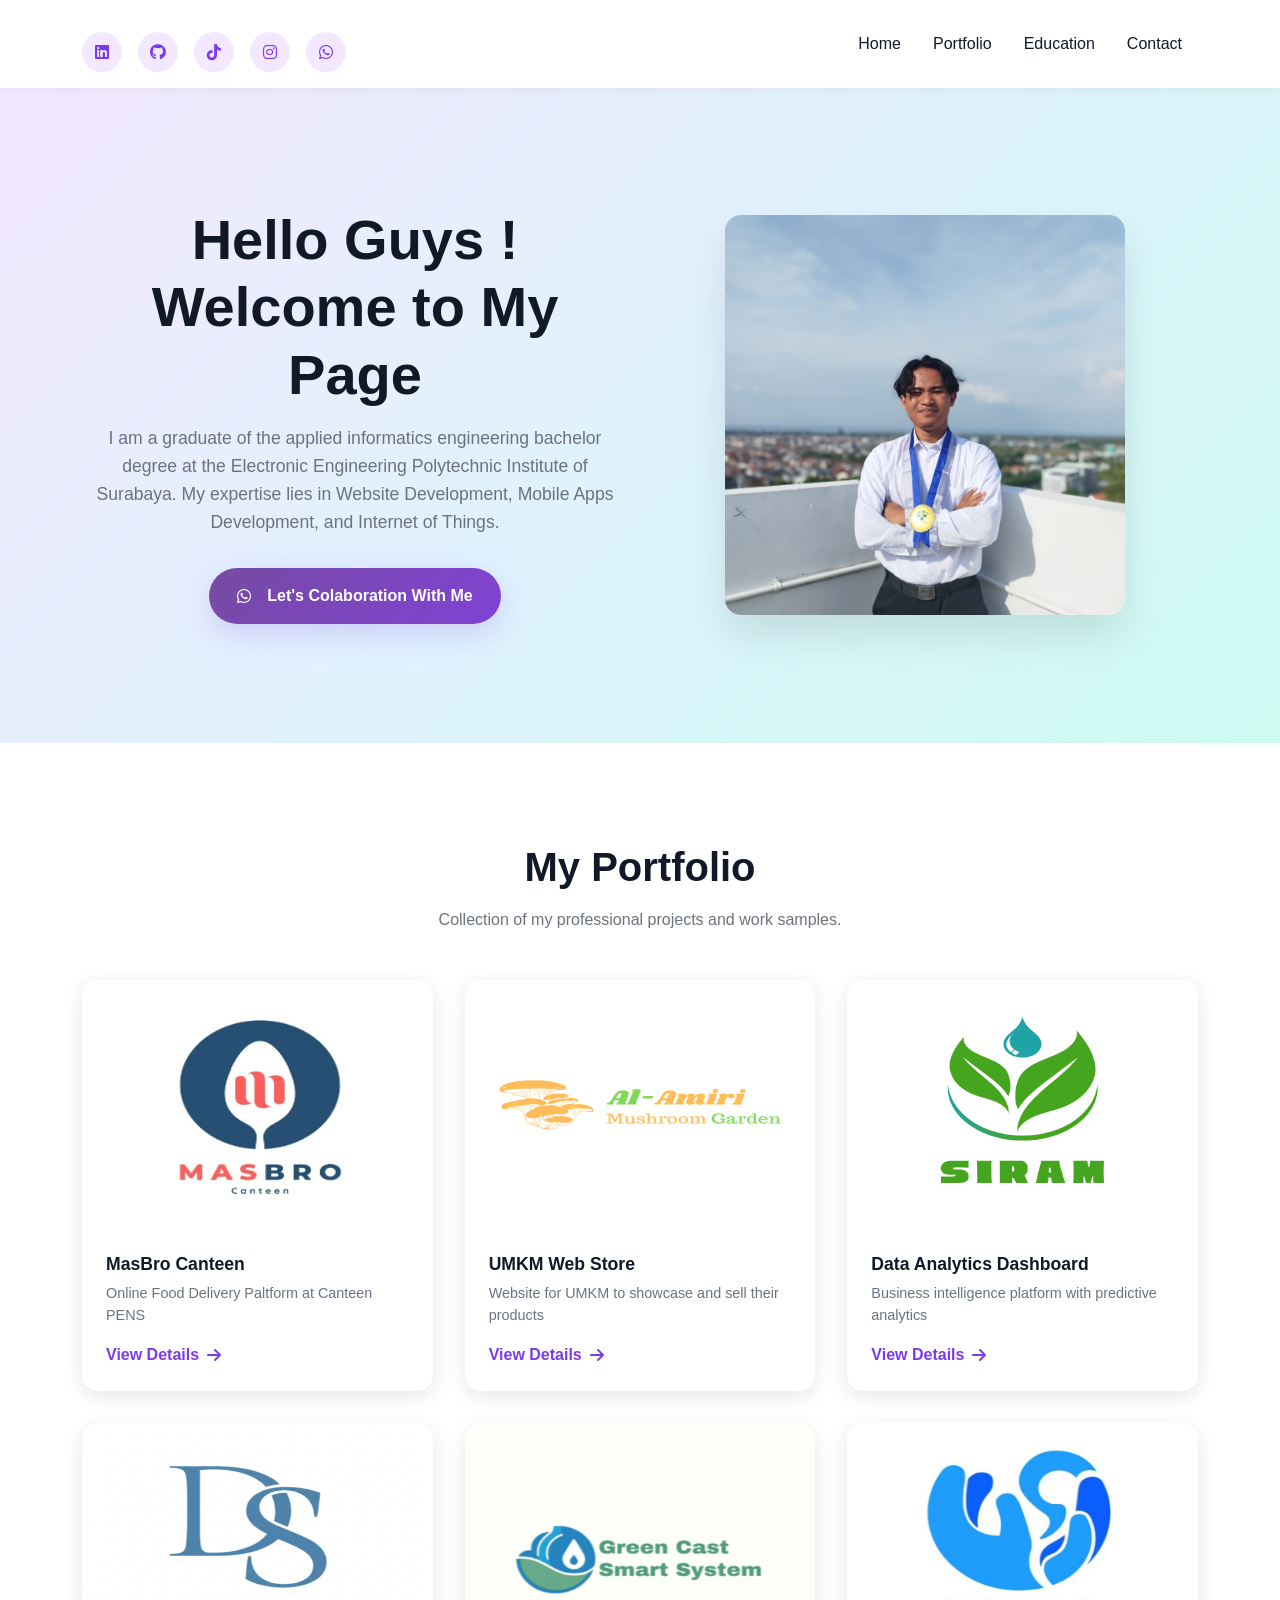
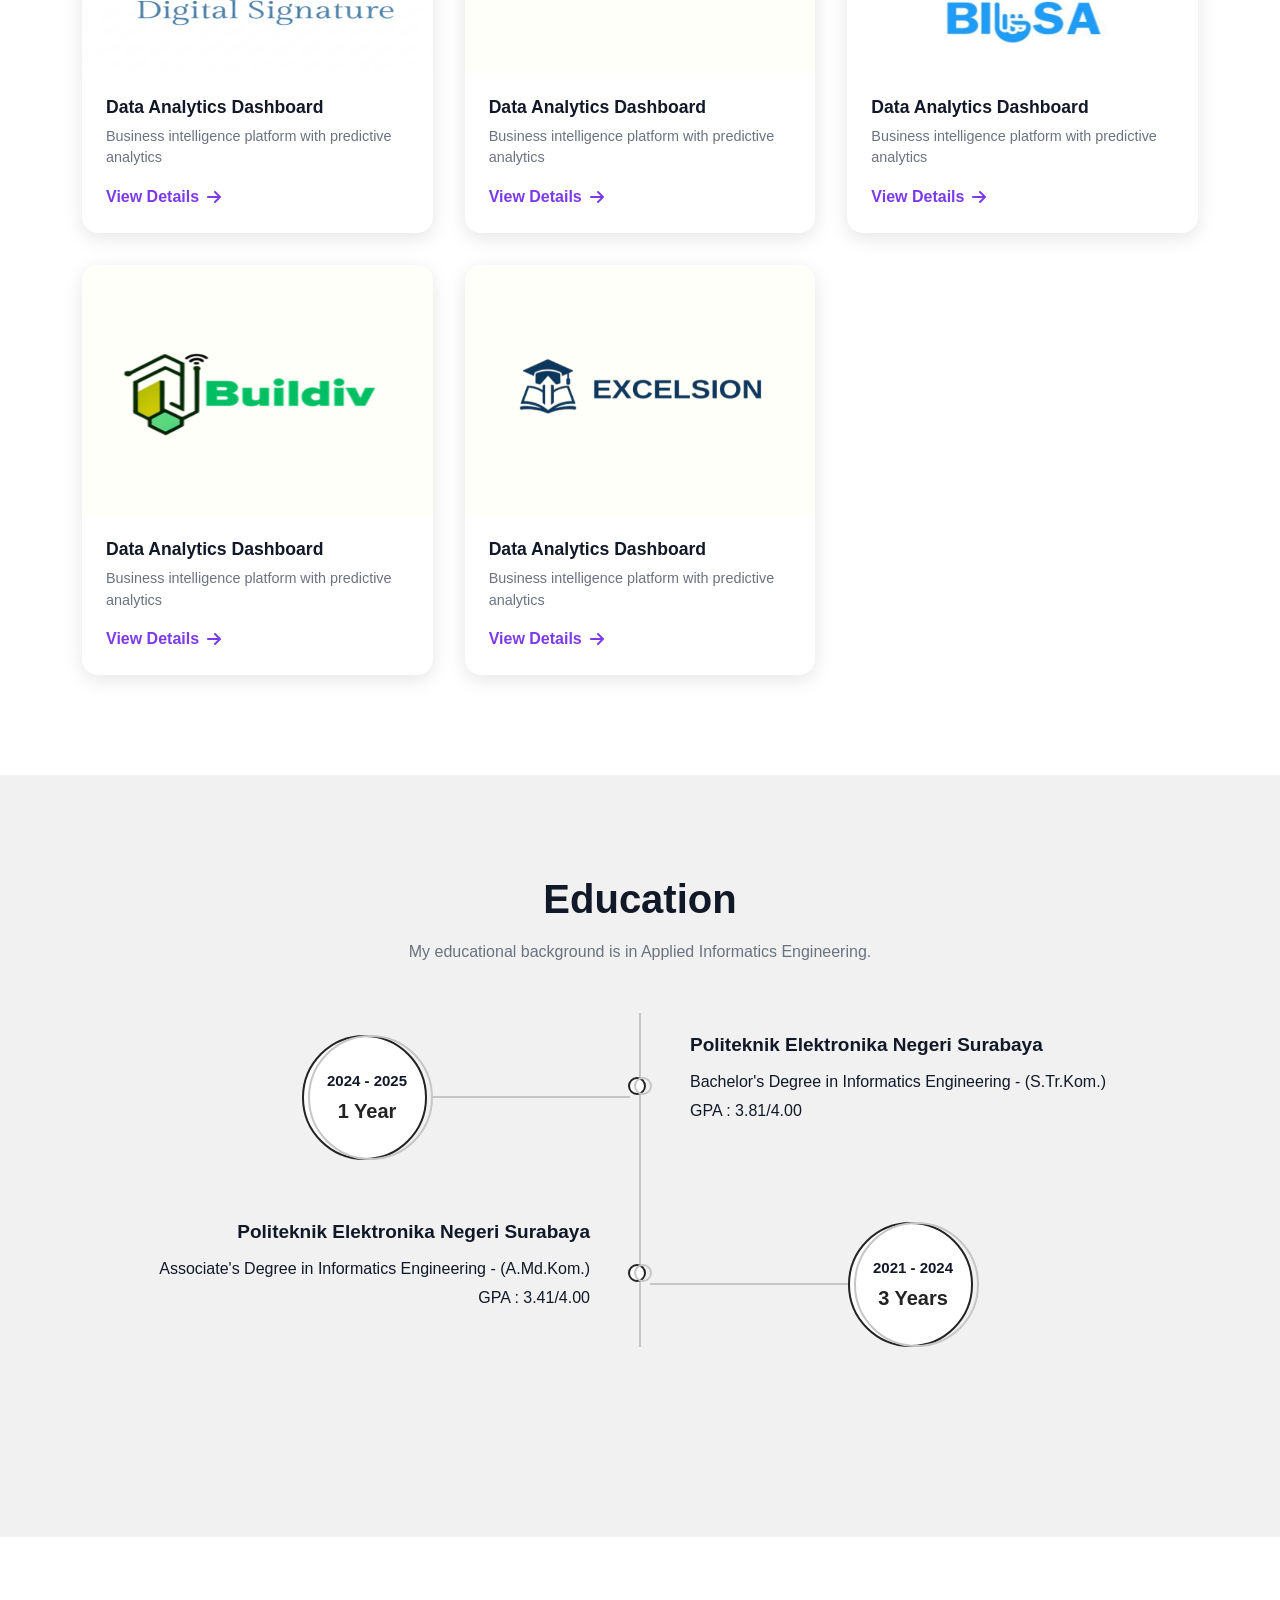
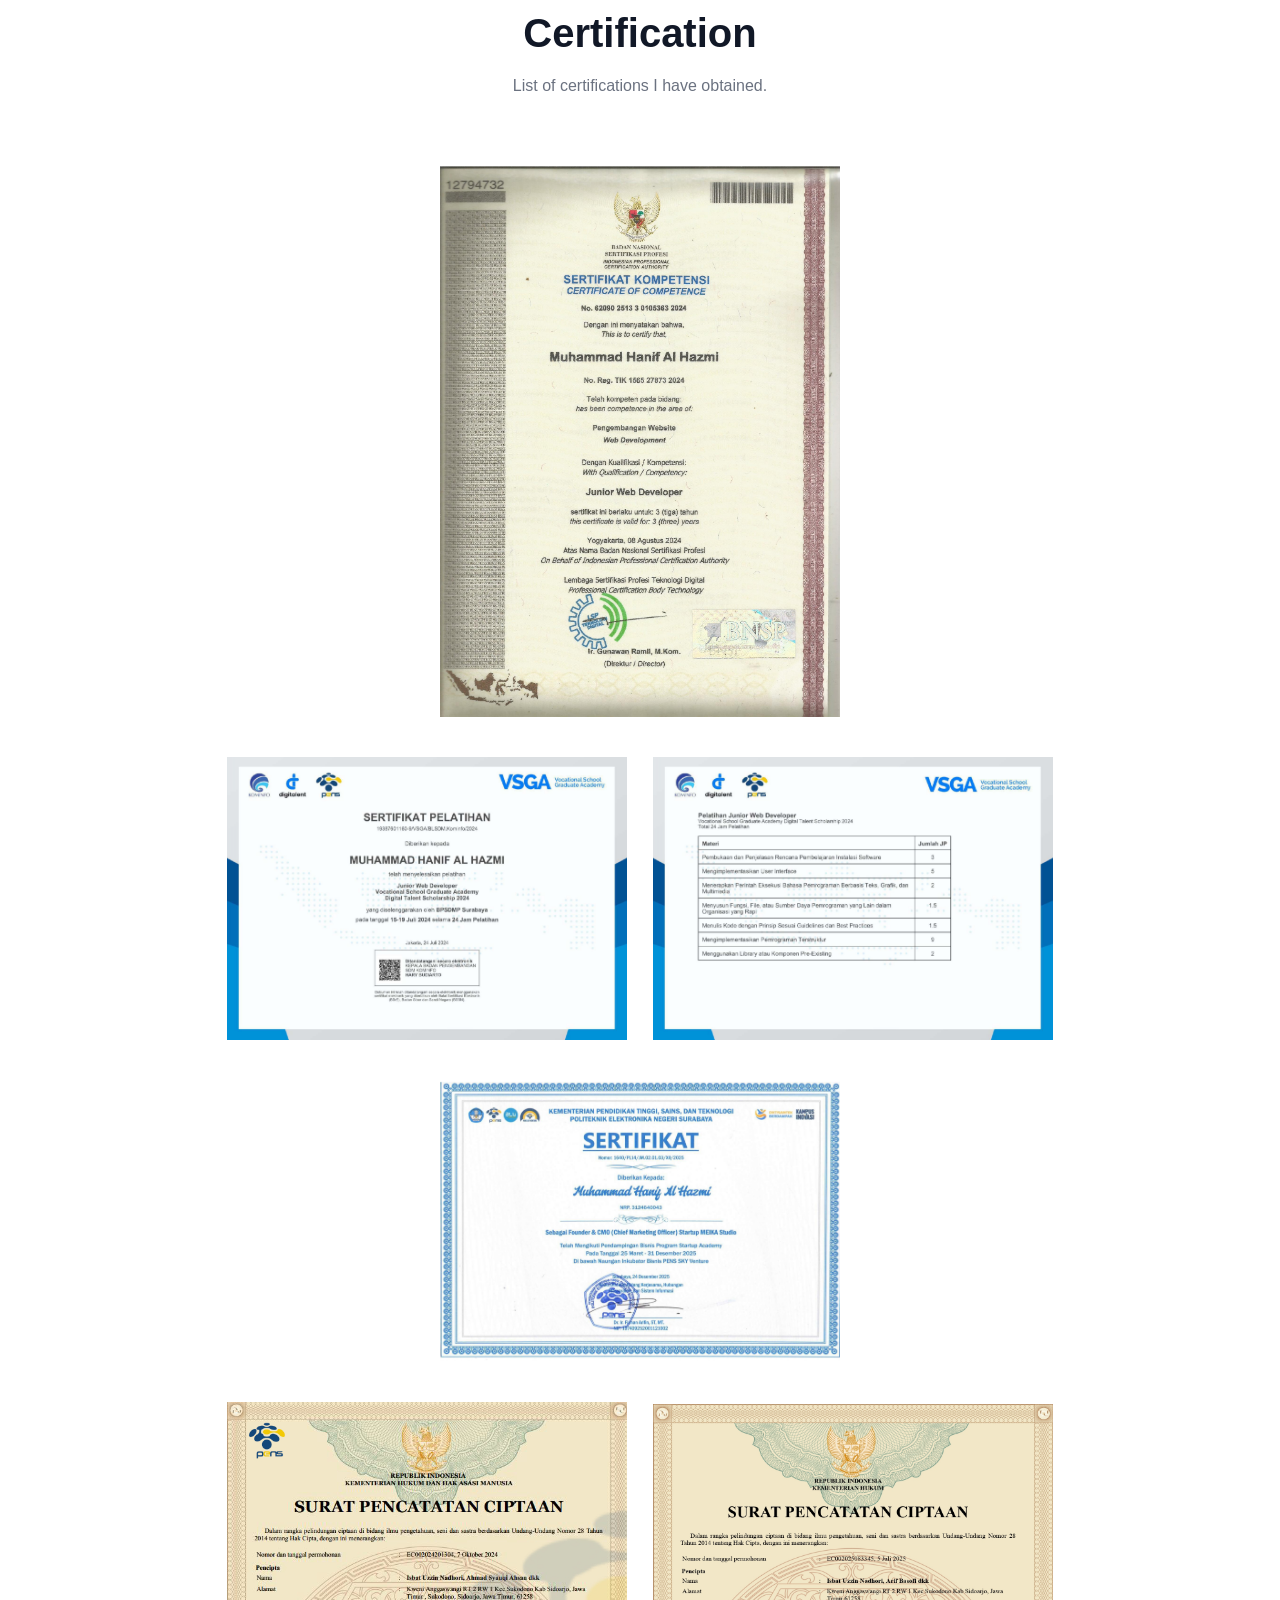
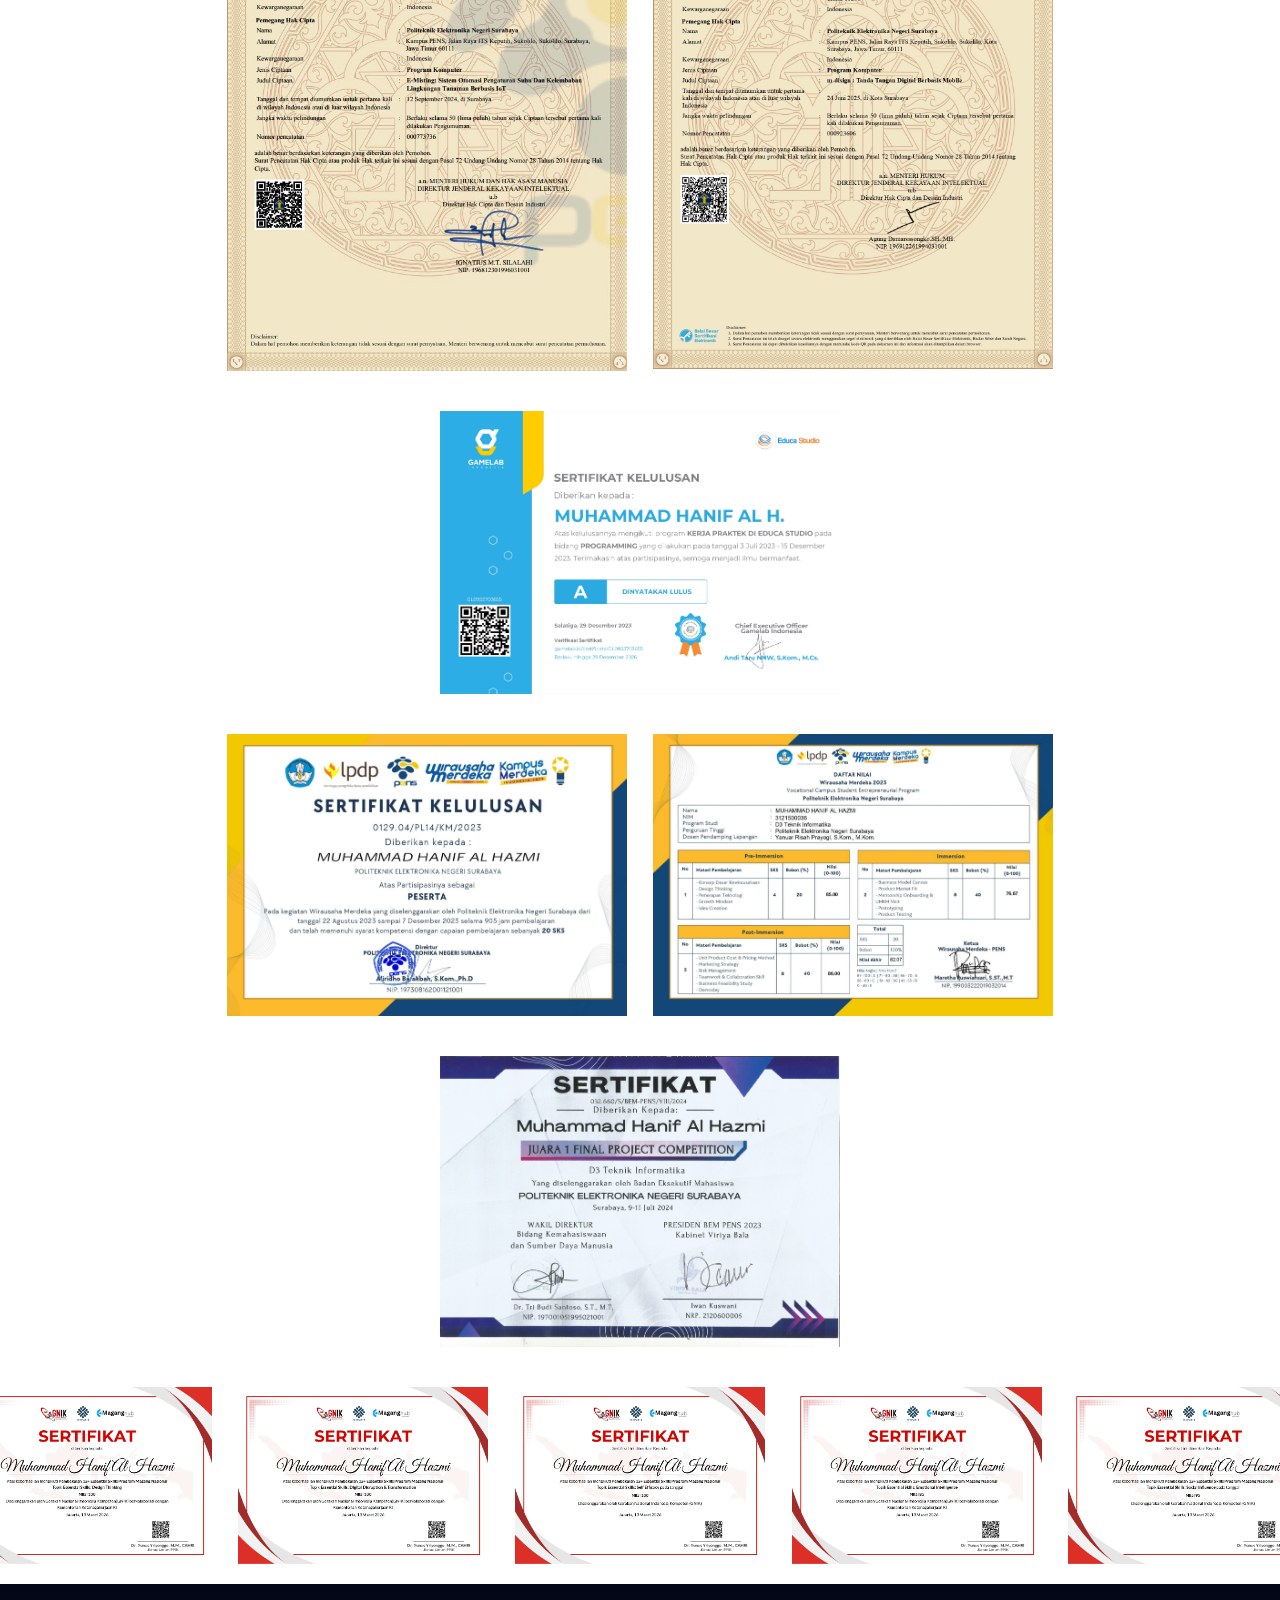
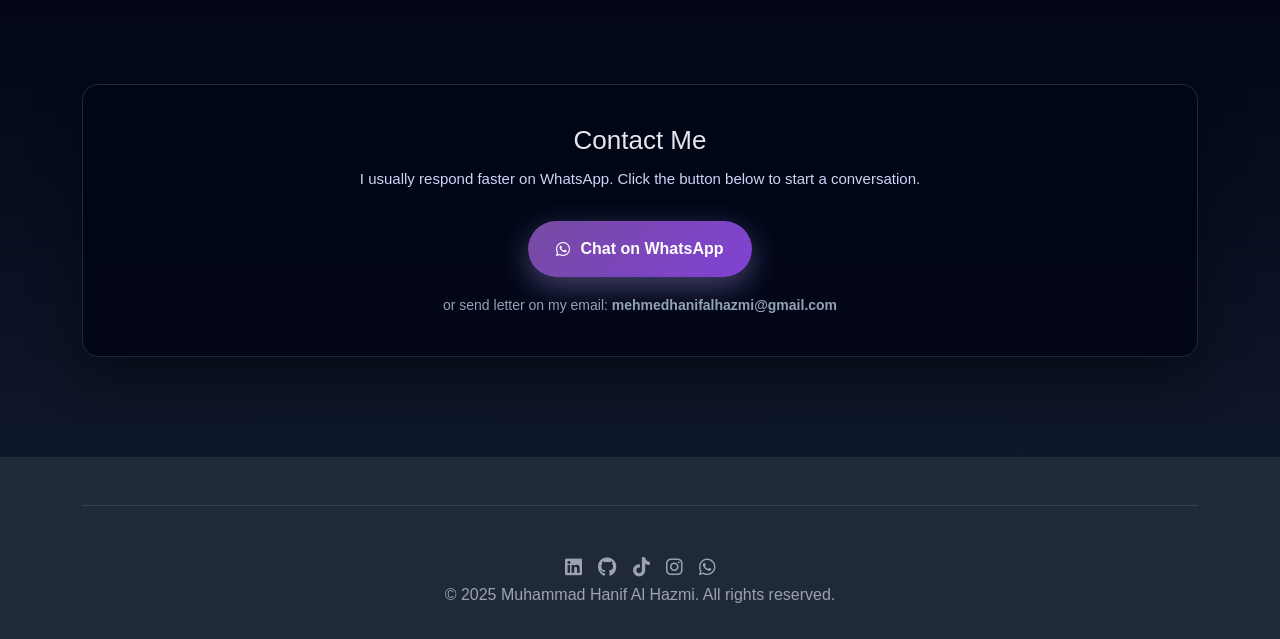
==== public/index.html @ d59841d8 "perbaiki layout hero section" ====
<!DOCTYPE html>
<html lang="en">
<head>
    <meta charset="UTF-8">
    <meta name="viewport" content="width=device-width, initial-scale=1.0">
    <title>Muhammad Hanif Al Hazmi</title>
    <link href="https://cdn.jsdelivr.net/npm/bootstrap@5.3.0/dist/css/bootstrap.min.css" rel="stylesheet">
    <link rel="stylesheet" href="https://cdnjs.cloudflare.com/ajax/libs/font-awesome/6.4.0/css/all.min.css">
    <link rel="stylesheet" href="css/style.css">
    <script src="js/script.js"></script>
</head>
<body>
    <!-- Navbar -->
    <nav class="navbar navbar-expand-lg navbar-light sticky-top">
        <div class="container">
            <div class="social-links">
                <a href="https://www.linkedin.com/in/muhammad-hanif-al-hazmi/" title="LinkedIn"><i class="fab fa-linkedin"></i></a>
                <a href="https://github.com/muhammadhanifalhazmi" title="GitHub"><i class="fab fa-github"></i></a>
                <a href="https://www.tiktok.com/@neeeeep" title="Tiktok"><i class="fab fa-tiktok"></i></a>
                <a href="https://www.instagram.com/muhammadhanif_al?igsh=MTRpeTRsMGdvb213cQ==" title="Instagram"><i class="fab fa-instagram"></i></a>
                <a href="https://wa.me/628819485228?text=Hi%20Qiscus" title="WhatsApp"><i class="fab fa-whatsapp"></i></a>
            </div>
            <button class="navbar-toggler" type="button" data-bs-toggle="collapse" data-bs-target="#navbarNav">
                <span class="navbar-toggler-icon"></span>
            </button>
            <div class="collapse navbar-collapse" id="navbarNav">
                <ul class="navbar-nav ms-auto">
                    <li class="nav-item"><a class="nav-link" href="#home">Home</a></li>
                    <li class="nav-item"><a class="nav-link" href="#portfolio">Portfolio</a></li>
                    <!--<li class="nav-item"><a class="nav-link" href="#about">About</a></li>-->
                    <li class="nav-item"><a class="nav-link" href="#education">Education</a></li>
                    <!--<li class="nav-item"><a class="nav-link" href="#experience">Experience</a></li>-->
                    <li class="nav-item"><a class="nav-link" href="#contact">Contact</a></li> 
                </ul>
            </div>
        </div>
    </nav>

    <!-- Hero Section -->
    <section class="hero" id="home">
        <div class="container">
            <div class="row align-items-center">
                <div class="col-lg-6">
                    <div class="hero-content">
                        <h1>Hello Guys ! <br> Welcome to My Page</h1>
                        <p>I am a graduate of the applied informatics engineering bachelor degree at the Electronic Engineering Polytechnic Institute of Surabaya. My expertise lies in Website Development, Mobile Apps Development, and Internet of Things. </p>
                        <div class="hero-stats">
                            <a href="https://wa.me/628819485228?text=Halo%20Hanif,%20saya%20ingin%20berdiskusi." target="_blank" class="wa-button" id="waButton">
                                <i class="fab fa-whatsapp" style="width: 20px;"></i> Let's Colaboration With Me
                            </a>
                        </div>
                    </div>
                </div><br><br><br>
                <div class="col-lg-6">
                    <div class="hero-image">
                        <img src="images/profil.jpg" alt="Muhammad Hanif Al Hazmi">
                    </div>
                </div>
            </div>
        </div>
    </section>

    <!-- Portfolio Section -->
    <section class="portfolio" id="portfolio">
        <div class="container">
            <div class="section-title">
                <h2>My Portfolio</h2>
                <p>Collection of my professional projects and work samples.</p>
            </div>
            <div class="portfolio-grid">
                <div class="portfolio-item" onclick="openModal('portfolio1')">
                    <div class="portfolio-image">
                        <img src="images/masbro.jpg" alt="">
                    </div>
                    <div class="portfolio-content">
                        <h3>MasBro Canteen</h3>
                        <p>Online Food Delivery Paltform at Canteen PENS</p>
                        <span class="portfolio-link">View Details <i class="fas fa-arrow-right"></i></span>
                    </div>
                </div>
                <div class="portfolio-item" onclick="openModal('portfolio2')">
                    <div class="portfolio-image">
                        <img src="images/umkm.png" alt="">
                    </div>
                    <div class="portfolio-content">
                        <h3>UMKM Web Store</h3>
                        <p>Website for UMKM to showcase and sell their products</p>
                        <span class="portfolio-link">View Details <i class="fas fa-arrow-right"></i></span>
                    </div>
                </div>
                <div class="portfolio-item" onclick="openModal('portfolio3')">
                    <div class="portfolio-image">
                        <img src="images/siram.png" alt="">
                    </div>
                    <div class="portfolio-content">
                        <h3>Data Analytics Dashboard</h3>
                        <p>Business intelligence platform with predictive analytics</p>
                        <span class="portfolio-link">View Details <i class="fas fa-arrow-right"></i></span>
                    </div>
                </div>
                <div class="portfolio-item" onclick="openModal('portfolio4')">
                    <div class="portfolio-image">
                        <img src="images/disign.png" alt="">
                    </div>
                    <div class="portfolio-content">
                        <h3>Data Analytics Dashboard</h3>
                        <p>Business intelligence platform with predictive analytics</p>
                        <span class="portfolio-link">View Details <i class="fas fa-arrow-right"></i></span>
                    </div>
                </div>
                <div class="portfolio-item" onclick="openModal('portfolio5')">
                    <div class="portfolio-image">
                        <img src="images/greencast.png" alt="">
                    </div>
                    <div class="portfolio-content">
                        <h3>Data Analytics Dashboard</h3>
                        <p>Business intelligence platform with predictive analytics</p>
                        <span class="portfolio-link">View Details <i class="fas fa-arrow-right"></i></span>
                    </div>
                </div>
                <div class="portfolio-item" onclick="openModal('portfolio6')">
                    <div class="portfolio-image">
                        <img src="images/biisa.jpg" alt="">
                    </div>
                    <div class="portfolio-content">
                        <h3>Data Analytics Dashboard</h3>
                        <p>Business intelligence platform with predictive analytics</p>
                        <span class="portfolio-link">View Details <i class="fas fa-arrow-right"></i></span>
                    </div>
                </div>
                <div class="portfolio-item" onclick="openModal('portfolio7')">
                    <div class="portfolio-image">
                        <img src="images/buildiv.png" alt="">
                    </div>
                    <div class="portfolio-content">
                        <h3>Data Analytics Dashboard</h3>
                        <p>Business intelligence platform with predictive analytics</p>
                        <span class="portfolio-link">View Details <i class="fas fa-arrow-right"></i></span>
                    </div>
                </div>
                <div class="portfolio-item" onclick="openModal('portfolio8')">
                    <div class="portfolio-image">
                        <img src="images/excelsion.png" alt="">
                    </div>
                    <div class="portfolio-content">
                        <h3>Data Analytics Dashboard</h3>
                        <p>Business intelligence platform with predictive analytics</p>
                        <span class="portfolio-link">View Details <i class="fas fa-arrow-right"></i></span>
                    </div>
                </div>
            </div>
        </div>
    </section>

     <!-- Portfolio Modals -->
    <div id="portfolio1Modal" class="modal">
        <div class="modal-content">
            <div class="modal-header">
                <h2>Online Food Delivery Platform</h2>
                <button class="modal-close" onclick="closeModal('portfolio1')">&times;</button>
            </div>
            <div class="modal-body">
                <p>Mobile App</p>
                <img src="images/masbro1.jpg" alt="Web App">
                <p>Web landing page</p>
                <img src="images/masbro2.jpg" alt="Web App">
                <h3>Project Overview</h3>
                <p>I served as Project Manager for this project. The platform consists of a Web Landing Page and Mobile App. Users are divided into several categories, including buyers and sellers.</p>
                
                <h3>Key Features</h3>
                <p>
                    • Displaying the food and beverage menu in the cafeteria <br>
                    • Order food and beverages directly from the system<br>
                    • Performing payment gateway for purchases from users<br>
                    • Delivery of orders to the user's location
                </p>

                <h3>Technologies Used</h3>
                <div class="tech-stack">
                    <span class="tech-badge">Flutter</span>
                    <span class="tech-badge">Laravel</span>
                    <span class="tech-badge">MySQL</span>
                    <span class="tech-badge">Agile Method</span>
                    <span class="tech-badge">JIRA</span>
                </div><br>
                <div class="link-project">
                    <br><h3>Link to Github</h3><br>
                    <a href="https://github.com/orgs/Project-Aplikasi-Antrean-Kantin/repositories" target="_blank">View Project <i class="fas fa-arrow-right"></i></a>
                </div>
            </div>
        </div>
    </div>

    <div id="portfolio2Modal" class="modal">
        <div class="modal-content">
            <div class="modal-header">
                <h2>Web Showcase UMKM Products</h2>
                <button class="modal-close" onclick="closeModal('portfolio2')">&times;</button>
            </div>
            <div class="modal-body">
                <p>UMKM Products</p>
                <img src="images/umkm1.jpg" alt="Mobile App">
                <br><br><br>
                <p>Easy Order - Direct to WhatsApp</p>
                <img src="images/umkm2.jpg" alt="Mobile App">
                <h3>Project Overview</h3>
                <p>This project was my main task during my internship at Gamelab Indonesia. Its MVP is that it can help increase sales of UMKM partnership products.</p>
                
                <h3>Key Features</h3>
                <p>
                    • Displaying UMKM products<br>
                    • Introduction to UMKM products<br>
                    • Connecting potential buyers and sellers directly<br>
                    • Creating content to support product sales
                </p>

                <h3>Technologies Used</h3>
                <div class="tech-stack">
                    <span class="tech-badge">Bootstrap</span>
                    <span class="tech-badge">HTML</span>
                    <span class="tech-badge">CSS</span>
                    <span class="tech-badge">Javascript</span>
                </div><br>
                <div class="link-project">
                    <br><h3>Link to Github</h3><br>
                    <a href="https://github.com/muhammadhanifalhazmi/Website-UMKM-Al-Amiri-Mushroom-Garden" target="_blank">View Project <i class="fas fa-arrow-right"></i></a>
                </div>
            </div>
        </div>
    </div>

    <div id="portfolio3Modal" class="modal">
        <div class="modal-content">
            <div class="modal-header">
                <h2>IoT Smart System for Melon Garde</h2>
                <button class="modal-close" onclick="closeModal('portfolio3')">&times;</button>
            </div>
            <div class="modal-body">
                 <p>Mobile App & Diagram System</p>
                <img src="images/siram1.jpg" alt="Mobile App">
                <br><br><br>
                <p>Hardware & Realtime Database</p>
                <img src="images/siram2.jpg" alt="Mobile App">
                <h3>Project Overview</h3>
                <p>A smart IoT system for a melon farm integrated with Firebase, Weather API, and a mobile app. It was used in community service research and successfully obtained an intellectual property rights certificate.</p>
                
                <h3>Key Features</h3>
                 <p>
                    • Real-time monitoring <br>
                    • Control water pump from anywhere<br>
                    • Irrigation automation<br>
                    • Recording of farm data history<br>
                    • Plant health advice 
                </p>

                <h3>Technologies Used</h3>
                <div class="tech-stack">
                    <span class="tech-badge">Flutter</span>
                    <span class="tech-badge">Firebase</span>
                    <span class="tech-badge">Weather API</span>
                    <span class="tech-badge">ESP32</span>
                    <span class="tech-badge">C/C++</span>
                </div><br>
                <div class="link-project">
                    <br><h3>Link to Github</h3><br>
                    <a href="https://github.com/muhammadhanifalhazmi/aplikasi-siram-code-for-android" target="_blank">View Project <i class="fas fa-arrow-right"></i></a>
                </div>
            </div>
        </div>
    </div>

    <div id="portfolio4Modal" class="modal">
        <div class="modal-content">
            <div class="modal-header">
                <h2>Data Analytics Dashboard</h2>
                <button class="modal-close" onclick="closeModal('portfolio4')">&times;</button>
            </div>
            <div class="modal-body">
                <p>Website Dasboard Admin</p>
                <img src="images/disign1.jpg" alt="Mobile App">
                <br><br><br>
                <p>Mobile App</p>
                <img src="images/disign2.png" alt="Mobile App">
                <h3>Project Overview</h3>
                <p>A project to develop a secure digital signature system utilizing cryptographic technology for important documents. It consists of a centralized web-based administration panel and a mobile app for users.</p>
                
                <h3>Key Features</h3>
                <p>
                    • Digital document signature<br>
                    • Secure cryptographic implementation<br>
                    • Centralized administration panel<br>
                    • Mobile app for user convenience<br>
                    • Document versioning and audit trail
                </p>

                <h3>Technologies Used</h3>
                <div class="tech-stack">
                    <span class="tech-badge">Flutter</span>
                    <span class="tech-badge">Firebase</span>
                    <span class="tech-badge">React</span>
                    <span class="tech-badge">MySQL</span>
                    <span class="tech-badge">Cryptographic</span>
                </div>
                <div class="link-project">
                    <br><h3>Link to Github</h3><br>
                    <a href="https://github.com/muhammadhanifalhazmi/disign" target="_blank">View Project <i class="fas fa-arrow-right"></i></a>
                </div>
            </div>
        </div>
    </div>

    <div id="portfolio5Modal" class="modal">
        <div class="modal-content">
            <div class="modal-header">
                <h2>IoT Smart System for Mushroom Garden</h2>
                <button class="modal-close" onclick="closeModal('portfolio5')">&times;</button>
            </div>
            <div class="modal-body">
                <p>Mobile App</p>
                <img src="images/greencast1.png" alt="Mobile App">
                <br><br><br>
                <p>Diagram System</p>
                <img src="images/greencast2.jpg" alt="Mobile App">
                <h3>Project Overview</h3>
                <p> An IoT smart system project for an oyster mushroom farm that integrates hardware, various sensors, weather stations, weather alerts, a mobile app, and other key features such as mushroom age detection using computer vision.</p>
                
                <h3>Key Features</h3>
                <p>
                    • Real-time farm monitoring<br>
                    • Complete farm history data<br>
                    • Integrated weather station<br>
                    • Smart garden automation features<br>
                    • Determining the age of oyster mushrooms
                </p>

                <h3>Technologies Used</h3>
                <div class="tech-stack">
                    <span class="tech-badge">Flutter</span>
                    <span class="tech-badge">Firebase</span>
                    <span class="tech-badge">Weather API</span>
                    <span class="tech-badge">ESP32</span>
                    <span class="tech-badge">C/C++</span>
                </div>
                <div class="link-project">
                    <br><h3>Link to Github</h3><br>
                    <a href="https://github.com/muhammadhanifalhazmi/Green-Cast-Smart-System-App" target="_blank">View Project <i class="fas fa-arrow-right"></i></a>
                </div>
            </div>
        </div>
    </div>

    <div id="portfolio6Modal" class="modal">
        <div class="modal-content">
            <div class="modal-header">
                <h2>Website Bahasa Isyarat Kita Semua "BIISA"</h2>
                <button class="modal-close" onclick="closeModal('portfolio6')">&times;</button>
            </div>
            <div class="modal-body">
                <p>Website Landing Page</p>
                <img src="images/biisa1.jpg" alt="Mobile App">
                <br><br><br>
                <p>Learning "BIISA" Page</p>
                <img src="images/biisa2.jpg" alt="Mobile App">
                <h3>Project Overview</h3>
                <p>A learning website for sign language that uses international and Indonesian standards. It displays hand gestures for sign language so that hearing people can understand sign language.</p>
                
                <h3>Key Features</h3>
                <p>
                    • User-Friendly Interface<br>
                    • Comprehensive Learning Content<br>
                    • Real-time Interaction<br>
                    • Data Management<br>
                    • Responsive Design
                </p>

                <h3>Technologies Used</h3>
                <div class="tech-stack">
                    <span class="tech-badge">HTML</span>
                    <span class="tech-badge">CSS</span>
                    <span class="tech-badge">JavaScript</span>
                    <span class="tech-badge">Bootstrap</span>
                </div>
                <div class="link-project">
                    <br><h3>Link to Github</h3><br>
                    <a href="https://github.com/muhammadhanifalhazmi/Website-Bahasa-Isyarat-Kita-Semua--BIISA-" target="_blank">View Project <i class="fas fa-arrow-right"></i></a>
                </div>
            </div>
        </div>
    </div>

    <div id="portfolio7Modal" class="modal">
        <div class="modal-content">
            <div class="modal-header">
                <h2>Website Startup Technology</h2>
                <button class="modal-close" onclick="closeModal('portfolio7')">&times;</button>
            </div>
            <div class="modal-body">
                <p>Home Page</p>
                <img src="images/buildiv1.jpg" alt="Mobile App">
                <br><br><br>
                <p>Other Content</p>
                <img src="images/buildiv2.jpg" alt="Mobile App">
                <h3>Project Overview</h3>
                <p>A modern website for a technology startup that showcases their services and solutions.</p>
                
                <h3>Key Features</h3>
                <p>
                    • Professional Design<br>
                    • Responsive Layout<br>
                    • Real-time Interaction<br>
                    • Data Management<br>
                    • SEO Optimization
                </p>

                <h3>Technologies Used</h3>
                <div class="tech-stack">
                    <span class="tech-badge">HTML</span>
                    <span class="tech-badge">CSS</span>
                    <span class="tech-badge">JavaScript</span>
                    <span class="tech-badge">Bootstrap</span>
                </div>
                <div class="link-project">
                    <br><h3>Link to Github</h3><br>
                    <a href="https://github.com/muhammadhanifalhazmi/Website-Buildiv" target="_blank">View Project <i class="fas fa-arrow-right"></i></a>
                </div>
            </div>
        </div>
    </div>

    <div id="portfolio8Modal" class="modal">
        <div class="modal-content">
            <div class="modal-header">
                <h2>Website Startup Education</h2>
                <button class="modal-close" onclick="closeModal('portfolio8')">&times;</button>
            </div>
            <div class="modal-body">
                <p>Home Page</p>
                <img src="images/excelsion1.jpg" alt="Mobile App">
                <br><br><br>
                <p>Other Content</p>
                <img src="images/excelsion2.jpg" alt="Mobile App">
                <h3>Project Overview</h3>
                <p>A modern website for an education startup that provides online learning resources and courses.</p>
                
                <h3>Key Features</h3>
                <p>
                    • Modern Design<br>
                    • Responsive Layout<br>
                    • User-Friendly Interface<br>
                    • Data Management<br>
                    • SEO Optimization
                </p>

                <h3>Technologies Used</h3>
                <div class="tech-stack">
                    <span class="tech-badge">HTML</span>
                    <span class="tech-badge">CSS</span>
                    <span class="tech-badge">JavaScript</span>
                    <span class="tech-badge">Bootstrap</span>
                </div>
                <div class="link-project">
                    <br><h3>Link to Github</h3><br>
                    <a href="https://github.com/muhammadhanifalhazmi/Website-Landing-Page-Excelsion" target="_blank">View Project <i class="fas fa-arrow-right"></i></a>
                </div>
            </div>
        </div>
    </div>

    <!-- Education -->
    <section class="education" id="education" style="background-color: rgb(241, 241, 241);">
        <div class="container">
            <div class="section-title">
                <h2>Education</h2>
                <p>My educational background is in Applied Informatics Engineering.</p>
            </div>
            <div class="container">
                <div class="main-timeline">
                    <div class="timeline">
                        <div class="icon"></div>
                        <div class="date-content">
                            <div class="date-outer">
                                <span class="date">
                                    <span class="month">2024 - 2025</span>
                                    <span class="year">1 Year</span>
                                </span>
                            </div>
                        </div>
                        <div class="timeline-content">
                            <h5 class="title">Politeknik Elektronika Negeri Surabaya</h5>
                            <h6>Bachelor's Degree in Informatics Engineering - (S.Tr.Kom.)</h6>
                            <p class="description">
                                GPA : 3.81/4.00
                            </p>
                        </div>
                    </div>
                    <div class="timeline">
                        <div class="icon"></div>
                        <div class="date-content">
                            <div class="date-outer">
                                <span class="date">
                                    <span class="month">2021 - 2024</span>
                                    <span class="year">3 Years</span>
                                </span>
                            </div>
                        </div>
                        <div class="timeline-content">
                            <h5 class="title">Politeknik Elektronika Negeri Surabaya</h5>
                            <h6>Associate's Degree in Informatics Engineering - (A.Md.Kom.)</h6>
                            <p class="description">
                                GPA : 3.41/4.00
                            </p>
                        </div>
                    </div>
                </div>
            </div>
        </div>
    </section>

    <!--Certification-->
    <br><br><br>
    <section class="certification" id="certification">
        <div class="container">
            <div class="section-title">
                <h2>Certification</h2>
                <p>List of certifications I have obtained.</p>
            </div>
            <div style="display: flex; justify-content: center; align-items: center; padding: 20px;">
                <img src="images/bnsp.jpg" alt="Logo BNSP" style="max-width: 100%; height: auto; width: 400px;">
            </div>
            <div style="display: flex; justify-content: center; align-items: center; padding: 20px;">
                <img src="images/vsga1.jpg" alt="Logo VSGA" style="max-width: 100%; height: auto; width: 400px;">&nbsp;&nbsp;&nbsp;&nbsp;&nbsp;&nbsp;
                <img src="images/vsga2.jpg" alt="Logo VSGA" style="max-width: 100%; height: auto; width: 400px;">
            </div>
            <div style="display: flex; justify-content: center; align-items: center; padding: 20px;">
                <img src="images/pensky.jpg" alt="Logo PENSKY" style="max-width: 100%; height: auto; width: 400px;">
            </div>
            <div style="display: flex; justify-content: center; align-items: center; padding: 20px;">
                <img src="images/hki1.jpg" alt="Logo HKI" style="max-width: 100%; height: auto; width: 400px;">&nbsp;&nbsp;&nbsp;&nbsp;&nbsp;&nbsp;
                <img src="images/hki2.jpg" alt="Logo HKI" style="max-width: 100%; height: auto; width: 400px;">
            </div>
            <div style="display: flex; justify-content: center; align-items: center; padding: 20px;">
                <img src="images/gamelab.jpg" alt="Logo GAMLAB" style="max-width: 100%; height: auto; width: 400px;">
            </div>
            <div style="display: flex; justify-content: center; align-items: center; padding: 20px;">
                <img src="images/wmk1.jpg" alt="Logo WMK" style="max-width: 100%; height: auto; width: 400px;">&nbsp;&nbsp;&nbsp;&nbsp;&nbsp;&nbsp;
                <img src="images/wmk2.jpg" alt="Logo WMK" style="max-width: 100%; height: auto; width: 400px;">
            </div>
            <div style="display: flex; justify-content: center; align-items: center; padding: 20px;">
                <img src="images/fpc.jpg" alt="Logo GAMLAB" style="max-width: 100%; height: auto; width: 400px;">
            </div>
            <div style="display: flex; justify-content: center; align-items: center; padding: 20px;">
                <img src="images/softskill1.jpg" alt="Logo WMK" style="max-width: 100%; height: auto; width: 250px;">&nbsp;&nbsp;&nbsp;&nbsp;&nbsp;&nbsp;
                <img src="images/softskill2.jpg" alt="Logo WMK" style="max-width: 100%; height: auto; width: 250px;">&nbsp;&nbsp;&nbsp;&nbsp;&nbsp;&nbsp;
                <img src="images/softskill3.jpg" alt="Logo WMK" style="max-width: 100%; height: auto; width: 250px;">&nbsp;&nbsp;&nbsp;&nbsp;&nbsp;&nbsp;
                <img src="images/softskill4.jpg" alt="Logo WMK" style="max-width: 100%; height: auto; width: 250px;">&nbsp;&nbsp;&nbsp;&nbsp;&nbsp;&nbsp;
                <img src="images/softskill5.jpg" alt="Logo WMK" style="max-width: 100%; height: auto; width: 250px;">
            </div>
        </div>
    </section>

    <!-- Contact Section -->
    <section class="contact" id="contact">
    <div class="container">
        <div class="contact-card">
            <h3>Contact Me</h3>
            <p class="contact-desc">
                I usually respond faster on WhatsApp.  
                Click the button below to start a conversation.
            </p>

            <a 
                href="https://wa.me/628819485228?text=Halo%20Hanif,%20saya%20ingin%20berdiskusi."
                target="_blank"
                class="wa-button"
                id="waButton"
            >
                <i class="fab fa-whatsapp"></i> Chat on WhatsApp
            </a>

            <span class="wa-number">
                or send letter on my email: <strong>mehmedhanifalhazmi@gmail.com</strong>
            </span>
        </div>
    </div>
</section>

    <!-- Footer -->
    <footer>
        <div class="container">
            <div class="footer-bottom">
                <div class="social-links-bottom">
                <a href="https://www.linkedin.com/in/muhammad-hanif-al-hazmi/" title="LinkedIn"><i class="fab fa-linkedin"></i></a>
                <a href="https://github.com/muhammadhanifalhazmi" title="GitHub"><i class="fab fa-github"></i></a>
                <a href="https://www.tiktok.com/@neeeeep" title="Tiktok"><i class="fab fa-tiktok"></i></a>
                <a href="https://www.instagram.com/muhammadhanif_al?igsh=MTRpeTRsMGdvb213cQ==" title="Instagram"><i class="fab fa-instagram"></i></a>
                <a href="https://wa.me/628819485228?text=Hi%20Qiscus" title="WhatsApp"><i class="fab fa-whatsapp"></i></a>
            </div>
                <p>&copy; 2025 Muhammad Hanif Al Hazmi. All rights reserved.</p>
            </div>
        </div>
    </footer>

     <script>
        let currentCarouselIndex = 0;

        function changeCarousel(n) {
            const items = document.querySelectorAll('.carousel-item');
            const dots = document.querySelectorAll('.carousel-dot');
            currentCarouselIndex += n;

            if (currentCarouselIndex >= items.length) {
                currentCarouselIndex = 0;
            } else if (currentCarouselIndex < 0) {
                currentCarouselIndex = items.length - 1;
            }

            items.forEach(item => item.classList.remove('active'));
            dots.forEach(dot => dot.classList.remove('active'));

            items[currentCarouselIndex].classList.add('active');
            dots[currentCarouselIndex].classList.add('active');
        }

        function currentCarousel(n) {
            const items = document.querySelectorAll('.carousel-item');
            const dots = document.querySelectorAll('.carousel-dot');
            
            items.forEach(item => item.classList.remove('active'));
            dots.forEach(dot => dot.classList.remove('active'));

            currentCarouselIndex = n;
            items[currentCarouselIndex].classList.add('active');
            dots[currentCarouselIndex].classList.add('active');
        }

        function openModal(modalId) {
            const modal = document.getElementById(modalId + 'Modal');
            if (modal) {
                modal.classList.add('show');
            }
        }

        function closeModal(modalId) {
            const modal = document.getElementById(modalId + 'Modal');
            if (modal) {
                modal.classList.remove('show');
            }
        }

        // Close modal ketika klik di luar modal
        window.onclick = function(event) {
            if (event.target.classList.contains('modal')) {
                event.target.classList.remove('show');
            }
        }

        async function sendEmail(event) {
            event.preventDefault();

            const formData = {
                name: document.getElementById('name').value,
                email: document.getElementById('email').value,
                phone: document.getElementById('phone').value,
                message: document.getElementById('message').value
            };

            const messageDiv = document.getElementById('formMessage');

            try {
                const response = await fetch('https://formspree.io/f/YOUR_FORM_ID', {
                    method: 'POST',
                    headers: {
                        'Content-Type': 'application/json',
                    },
                    body: JSON.stringify(formData)
                });

                if (response.ok) {
                    messageDiv.textContent = 'Pesan berhasil dikirim ke email Anda!';
                    messageDiv.className = 'form-message success';
                    document.getElementById('contactForm').reset();
                    
                    // Reset message setelah 5 detik
                    setTimeout(() => {
                        messageDiv.className = 'form-message';
                    }, 5000);
                } else {
                    throw new Error('Gagal mengirim pesan');
                }
            } catch (error) {
                messageDiv.textContent = 'Gagal mengirim pesan. Silakan coba lagi.';
                messageDiv.className = 'form-message error';
            }
        }

        // Smooth scroll untuk navigation links
        document.querySelectorAll('a[href^="#"]').forEach(anchor => {
            anchor.addEventListener('click', function (e) {
                e.preventDefault();
                const target = document.querySelector(this.getAttribute('href'));
                if (target) {
                    target.scrollIntoView({
                        behavior: 'smooth',
                        block: 'start'
                    });
                }
            });
        });
    </script>
        </script>

    <!-- Bootstrap JS (WAJIB DI LUAR SCRIPT) -->
    <script src="https://cdn.jsdelivr.net/npm/bootstrap@5.3.2/dist/js/bootstrap.bundle.min.js"></script>

</body>
</html>
</body>
</html>
---- public/css/style.css ----
* {
            margin: 0;
            padding: 0;
            box-sizing: border-box;
        }

        :root {
            --primary: #7C3AED;
            --secondary: #EC4899;
            --accent: #06B6D4;
            --light-bg: #F3E8FF;
            --dark-bg: #1F2937;
            --text-dark: #111827;
            --text-light: #6B7280;
        }

        body {
            font-family: 'Segoe UI', Tahoma, Geneva, Verdana, sans-serif;
            color: var(--text-dark);
            overflow-x: hidden;
        }

        /* Animasi keyframes untuk efek interaktif */
        @keyframes fadeInUp {
            from {
                opacity: 0;
                transform: translateY(30px);
            }
            to {
                opacity: 1;
                transform: translateY(0);
            }
        }

        @keyframes slideInLeft {
            from {
                opacity: 0;
                transform: translateX(-50px);
            }
            to {
                opacity: 1;
                transform: translateX(0);
            }
        }

        @keyframes slideInRight {
            from {
                opacity: 0;
                transform: translateX(50px);
            }
            to {
                opacity: 1;
                transform: translateX(0);
            }
        }

        @keyframes pulse {
            0%, 100% {
                transform: scale(1);
            }
            50% {
                transform: scale(1.05);
            }
        }

        @keyframes float {
            0%, 100% {
                transform: translateY(0px);
            }
            50% {
                transform: translateY(-10px);
            }
        }

        /* Navbar */
        .navbar {
            background: white;
            box-shadow: 0 2px 10px rgba(0,0,0,0.05);
            padding: 1rem 0;
            animation: slideInDown 0.6s ease-out;
        }

        @keyframes slideInDown {
            from {
                opacity: 0;
                transform: translateY(-50px);
            }
            to {
                opacity: 1;
                transform: translateY(0);
            }
        }

        .navbar-brand {
            font-weight: 700;
            font-size: 1.5rem;
            color: var(--primary) !important;
            display: flex;
            align-items: center;
            gap: 0.5rem;
        }

        .navbar-brand i {
            width: 30px;
            height: 30px;
            background: var(--primary);
            border-radius: 50%;
            display: flex;
            align-items: center;
            justify-content: center;
            color: white;
        }

        .nav-link {
            color: var(--text-dark) !important;
            font-weight: 500;
            margin: 0 0.5rem;
            transition: color 0.3s;
        }

        .nav-link:hover {
            color: var(--primary) !important;
        }

        .btn-nav {
            background: var(--primary);
            color: white;
            border: none;
            padding: 0.5rem 1.5rem;
            border-radius: 0.5rem;
            font-weight: 600;
            transition: all 0.3s;
        }

        .btn-nav:hover {
            background: #6D28D9;
            color: white;
        }

        /* Hero Section */
        .hero {
            background: linear-gradient(135deg, #F3E8FF 0%, #E0F2FE 50%, #CCFBF1 100%);
            padding: 100px 0;
            position: relative;
            overflow: hidden;
        }

        .hero-content h1 {
            font-size: 3.5rem;
            font-weight: 700;
            line-height: 1.2;
            margin-bottom: 1rem;
            color: var(--text-dark);
            animation: fadeInUp 0.8s ease-out;
            text-align: center;
        }

        .hero-content p {
            font-size: 1.1rem;
            color: var(--text-light);
            margin-bottom: 2rem;
            line-height: 1.6;
            animation: fadeInUp 0.8s ease-out 0.2s both;
            text-align: center;
        }

        .hero-stats {
            display: flex;
            gap: 3rem;
            margin-top: 2rem;
            justify-content: center;
        }

        .stat-item {
            text-align: center;
            animation: fadeInUp 0.8s ease-out;
            animation-fill-mode: both;
        }

        .stat-item:nth-child(1) { animation-delay: 0.4s; }
        .stat-item:nth-child(2) { animation-delay: 0.6s; }
        .stat-item:nth-child(3) { animation-delay: 0.8s; }

        .stat-number {
            font-size: 2rem;
            font-weight: 700;
            color: var(--primary);
            transition: transform 0.3s ease;
        }

        .stat-item:hover .stat-number {
            transform: scale(1.1);
        }

        .stat-label {
            color: var(--text-light);
            font-size: 0.9rem;
        }

        .hero-image {
            text-align: center;
            position: relative;
            animation: slideInRight 0.8s ease-out;
            padding: 5%;
            
        }

        .hero-image img {
            width: 100%;
            max-width: 400px;
            border-radius: 1rem;
            box-shadow: 0 20px 40px rgba(0,0,0,0.1);
            animation: float 3s ease-in-out infinite;
        }

        .btn-primary-custom {
            background: var(--primary);
            color: white;
            border: none;
            padding: 0.75rem 2rem;
            border-radius: 0.5rem;
            font-weight: 600;
            transition: all 0.3s;
            display: inline-block;
            text-decoration: none;
            animation: fadeInUp 0.8s ease-out 1s both;
        }

        .btn-primary-custom:hover {
            background: #6D28D9;
            color: white;
            transform: translateY(-2px);
        }

        /* About Section */
        .about {
            padding: 100px 0;
            background: white;
        }

        .about-content {
            display: grid;
            grid-template-columns: 1fr 1fr;
            gap: 3rem;
            align-items: center;
        }

        .about-image {
            position: relative;
            animation: slideInLeft 0.8s ease-out;
        }

        .about-image img {
            width: 100%;
            border-radius: 1rem;
            box-shadow: 0 20px 40px rgba(0,0,0,0.1);
        }

        .about-text {
            animation: slideInRight 0.8s ease-out;
        }

        .about-text h2 {
            font-size: 2rem;
            font-weight: 700;
            margin-bottom: 1rem;
            color: var(--text-dark);
        }

        .about-text p {
            color: var(--text-light);
            line-height: 1.8;
            margin-bottom: 1.5rem;
            animation: fadeInUp 0.8s ease-out;
        }
        
        .education {
            padding: 150px 0;
            padding-top: 100px;
            background: #F9FAFB;
        }

        .image-pair {
            display: flex;
            justify-content: center;
            gap: 40px;
            max-width: 500px;   /* TIDAK FULL LAYAR */
            margin: 40px auto;  /* center di halaman */
        }

        .image-pair img {
            width: 100%;
            max-width: 100%;
            border-radius: 12px;
            object-fit: cover;
        }

        /* Bagi dua sama rata */
        .image-pair img {
            flex: 1;
        }


        .social-links {
            display: flex;
            gap: 1rem;
            margin-top: 1rem;
            animation: fadeInUp 0.8s ease-out;
        }

        .social-links a {
            width: 40px;
            height: 40px;
            border-radius: 50%;
            background: var(--light-bg);
            display: flex;
            align-items: center;
            justify-content: center;
            color: var(--primary);
            transition: all 0.3s;
            text-decoration: none;
        }

        .social-links a:hover {
            background: var(--primary);
            color: white;
            transform: translateY(-3px);
        }

        /* Experience Section dengan Carousel */
        .experience {
            padding: 100px 0;
            background: white;
        }

        .experience-carousel {
            position: relative;
            max-width: 900px;
            margin: 0 auto;
            padding: 2rem;
            background: linear-gradient(135deg, #F3E8FF 0%, #E0F2FE 100%);
            border-radius: 1.5rem;
            box-shadow: 0 10px 40px rgba(0,0,0,0.1);
        }

        .carousel-container {
            position: relative;
            overflow: hidden;
            border-radius: 1rem;
        }

        .carousel-item {
            display: none;
            opacity: 0;
            animation: fadeInUp 0.5s ease-out;
            padding: 2rem;
            text-align: center;
            background: white;
            border-radius: 1rem;
        }

        .carousel-item.active {
            display: block;
            opacity: 1;
        }

        .carousel-item h3 {
            font-size: 1.5rem;
            font-weight: 700;
            color: var(--primary);
            margin-bottom: 0.5rem;
        }

        .carousel-item p {
            color: var(--text-light);
            line-height: 1.8;
            margin-bottom: 1rem;
        }

        .carousel-controls {
            display: flex;
            justify-content: center;
            gap: 1rem;
            margin-top: 2rem;
        }

        .carousel-btn {
            background: var(--primary);
            color: white;
            border: none;
            width: 40px;
            height: 40px;
            border-radius: 50%;
            cursor: pointer;
            transition: all 0.3s;
            font-weight: bold;
        }

        .carousel-btn:hover {
            background: #6D28D9;
            transform: scale(1.1);
        }

        .carousel-dots {
            display: flex;
            justify-content: center;
            gap: 0.5rem;
            margin-top: 1rem;
        }

        .carousel-dot {
            width: 12px;
            height: 12px;
            border-radius: 50%;
            background: #E5E7EB;
            cursor: pointer;
            transition: all 0.3s;
        }

        .carousel-dot.active {
            background: var(--primary);
            transform: scale(1.2);
        }

        /* Portfolio Section dengan Modal */
        .work-process {
            padding: 80px 0;
            background: #F9FAFB;
        }

        .section-title {
            text-align: center;
            margin-bottom: 3rem;
            animation: fadeInUp 0.8s ease-out;
        }

        .section-title h2 {
            font-size: 2.5rem;
            font-weight: 700;
            margin-bottom: 1rem;
            color: var(--text-dark);
        }

        .section-title p {
            color: var(--text-light);
            max-width: 600px;
            margin: 0 auto;
            line-height: 1.6;
        }

        .process-grid {
            display: grid;
            grid-template-columns: repeat(auto-fit, minmax(250px, 1fr));
            gap: 2rem;
        }

        .process-card {
            background: white;
            padding: 2rem;
            border-radius: 1rem;
            text-align: center;
            transition: all 0.3s;
            box-shadow: 0 2px 10px rgba(0,0,0,0.05);
            animation: fadeInUp 0.8s ease-out;
            animation-fill-mode: both;
        }

        .process-card:nth-child(1) { animation-delay: 0.1s; }
        .process-card:nth-child(2) { animation-delay: 0.2s; }
        .process-card:nth-child(3) { animation-delay: 0.3s; }

        .process-card:hover {
            transform: translateY(-5px);
            box-shadow: 0 10px 30px rgba(0,0,0,0.1);
        }

        .process-icon {
            width: 60px;
            height: 60px;
            background: var(--light-bg);
            border-radius: 0.75rem;
            display: flex;
            align-items: center;
            justify-content: center;
            margin: 0 auto 1rem;
            font-size: 1.5rem;
            color: var(--primary);
            transition: transform 0.3s ease;
        }

        .process-card:hover .process-icon {
            transform: scale(1.1) rotateY(10deg);
        }

        .process-card h3 {
            font-size: 1.2rem;
            font-weight: 600;
            margin-bottom: 0.5rem;
            color: var(--text-dark);
        }

        .process-card p {
            color: var(--text-light);
            font-size: 0.95rem;
            line-height: 1.6;
        }

        /* Portfolio Section */
        .portfolio {
            padding: 100px 0;
            background: white;
        }

        .portfolio-grid {
            display: grid;
            grid-template-columns: repeat(auto-fit, minmax(300px, 1fr));
            gap: 2rem;
            margin-bottom: auto;
        }

        .portfolio-item {
            border-radius: 1rem;
            overflow: hidden;
            box-shadow: 0 5px 20px rgba(0,0,0,0.1);
            transition: all 0.3s;
            cursor: pointer;
            animation: fadeInUp 0.8s ease-out;
            animation-fill-mode: both;
        }

        .portfolio-item:nth-child(1) { animation-delay: 0.1s; }
        .portfolio-item:nth-child(2) { animation-delay: 0.2s; }
        .portfolio-item:nth-child(3) { animation-delay: 0.3s; }

        .portfolio-item:hover {
            transform: translateY(-10px);
            box-shadow: 0 15px 40px rgba(0,0,0,0.15);
        }

        .portfolio-item img {
            width: 100%;
            height: 250px;
            display: block;
        }

        .portfolio-image {
            width: 100%;
            height: 250px;
            background: linear-gradient(135deg, #667eea 0%, #764ba2 100%);
            display: flex;
            align-items: center;
            justify-content: center;
            color: white;
            font-size: 3rem;
            transition: transform 0.3s ease;
        }

        .portfolio-item:hover .portfolio-image {
            transform: scale(1.05);
        }

        .portfolio-content {
            padding: 1.5rem;
        }

        .portfolio-content h3 {
            font-size: 1.1rem;
            font-weight: 600;
            margin-bottom: 0.5rem;
            color: var(--text-dark);
        }

        .portfolio-content p {
            color: var(--text-light);
            font-size: 0.9rem;
            margin-bottom: 1rem;
        }

        .portfolio-link {
            color: var(--primary);
            text-decoration: none;
            font-weight: 600;
            display: inline-flex;
            align-items: center;
            gap: 0.5rem;
            transition: all 0.3s;
            cursor: pointer;
        }

        .portfolio-link:hover {
            gap: 1rem;
        }

        .portfolio-center {
            text-align: center;
        }

        /* Modal Styles */
        .modal {
            display: none;
            position: fixed;
            z-index: 1000;
            left: 0;
            top: 0;
            width: 100%;
            height: 100%;
            background-color: rgba(0,0,0,0.6);
            animation: fadeIn 0.3s ease-out;
        }

        @keyframes fadeIn {
            from { opacity: 0; }
            to { opacity: 1; }
        }

        .modal.show {
            display: flex;
            align-items: center;
            justify-content: center;
        }

        .modal-content {
            background-color: white;
            padding: 2rem;
            border-radius: 1rem;
            max-width: 600px;
            width: 90%;
            max-height: 90vh;
            overflow-y: auto;
            animation: slideInUp 0.3s ease-out;
            box-shadow: 0 20px 60px rgba(0,0,0,0.3);
        }

        @keyframes slideInUp {
            from {
                opacity: 0;
                transform: translateY(50px);
            }
            to {
                opacity: 1;
                transform: translateY(0);
            }
        }

        .modal-header {
            display: flex;
            justify-content: space-between;
            align-items: center;
            margin-bottom: 1.5rem;
            border-bottom: 2px solid #E5E7EB;
            padding-bottom: 1rem;
        }

        .modal-header h2 {
            margin: 0;
            color: var(--primary);
            font-size: 1.5rem;
        }

        .modal-close {
            background: none;
            border: none;
            font-size: 1.5rem;
            color: var(--text-light);
            cursor: pointer;
            transition: color 0.3s;
        }

        .modal-close:hover {
            color: var(--text-dark);
        }

        .modal-body {
            margin-bottom: 1.5rem;
        }

        .modal-body img {
            width: 100%;
            border-radius: 0.5rem;
            margin-bottom: 1rem;
            max-height: 300px;
            object-fit: cover;
        }

        .modal-body h3 {
            color: var(--primary);
            font-size: 1.2rem;
            margin-bottom: 0.5rem;
        }

        .modal-body p {
            color: var(--text-light);
            line-height: 1.8;
            margin-bottom: 1rem;
        }

        .tech-stack {
            display: flex;
            flex-wrap: wrap;
            gap: 0.5rem;
            margin-top: 1rem;
        }

        .link-project a {
            color: rgb(255, 255, 255);
            background-color: rgb(221, 103, 221);
            text-decoration: none;
            font-weight: 600;
            transition: all 0.3s;
            padding: 10px 20px;
            border-radius: 5px; 
        }
        .link-project a:hover {
            background-color: rgb(221, 160, 221);
            transform: translateY(-2px);
        }

        .tech-badge {
            background: var(--light-bg);
            color: var(--primary);
            padding: 0.3rem 0.8rem;
            border-radius: 1rem;
            font-size: 0.85rem;
            font-weight: 600;
        }

        /* Contact Section */
        .contact {
            padding: 100px 20px;
            background: linear-gradient(180deg, #020617, #0f172a);
            color: #e5e7eb;
        }

        .contact-container {
            max-width: 700px;
            margin: auto;
        }

        .contact-section-title {
            text-align: center;
            margin-bottom: 50px;
        }

        .contact-section-title h2 {
            font-size: 36px;
            margin-bottom: 12px;
        }

        .contact-section-title p {
            color: #94a3b8;
            font-size: 16px;
            line-height: 1.6;
        }

        /* CARD */
        .contact-card {
            background: rgba(2, 6, 23, 0.9);
            border: 1px solid #1e293b;
            border-radius: 16px;
            padding: 40px 30px;
            text-align: center;
            box-shadow: 0 20px 50px rgba(0,0,0,0.4);
            animation: fadeUp 0.8s ease forwards;
        }

        .contact-card h3 {
            font-size: 26px;
            margin-bottom: 10px;
        }

        .contact-desc {
            font-size: 15px;
            color: #cbd5f5;
            margin-bottom: 30px;
            line-height: 1.7;
        }

        /* WHATSAPP BUTTON */
        .wa-button {
            display: inline-flex;
            align-items: center;
            justify-content: center;
            gap: 10px;
            padding: 16px 28px;
            font-size: 16px;
            font-weight: 600;
            color: #ffffff;
            background: linear-gradient(135deg, #764ba2, #8142d4);
            border-radius: 50px;
            text-decoration: none;
            transition: all 0.3s ease;
            box-shadow: 0 10px 30px rgba(170, 155, 236, 0.4);
        }

        .wa-button:hover {
            transform: translateY(-4px) scale(1.03);
            box-shadow: 0 18px 40px rgba(170, 155, 236, 0.4);
        }

        /* NUMBER */
        .wa-number {
            display: block;
            margin-top: 18px;
            font-size: 14px;
            color: #94a3b8;
        }

        /* ANIMATION */
        @keyframes fadeUp {
            from {
                opacity: 0;
                transform: translateY(40px);
            }
            to {
                opacity: 1;
                transform: translateY(0);
            }
        }

        /* MOBILE */
        @media (max-width: 480px) {
            .section-title h2 {
                font-size: 28px;
            }

            .contact-card {
                padding: 30px 20px;
            }
        }

        /* CTA Section */
        .cta {
            background: var(--dark-bg);
            color: white;
            padding: 80px 0;
            text-align: center;
            animation: slideInUp 0.8s ease-out;
        }

        .cta h2 {
            font-size: 2.5rem;
            font-weight: 700;
            margin-bottom: 1rem;
        }

        .cta p {
            font-size: 1.1rem;
            margin-bottom: 2rem;
            opacity: 0.9;
        }

        .btn-secondary-custom {
            background: var(--primary);
            color: white;
            border: none;
            padding: 0.75rem 2rem;
            border-radius: 0.5rem;
            font-weight: 600;
            transition: all 0.3s;
            display: inline-block;
            text-decoration: none;
        }

        .btn-secondary-custom:hover {
            background: #6D28D9;
            color: white;
            transform: translateY(-2px);
        }

        /* Footer */
        footer {
            background: var(--dark-bg);
            color: white;
            padding: 3rem 0 1rem;
        }

        .footer-content {
            display: grid;
            grid-template-columns: repeat(auto-fit, minmax(250px, 1fr));
            gap: 2rem;
            margin-bottom: 2rem;
        }

        .footer-section h4 {
            font-weight: 600;
            margin-bottom: 1rem;
        }

        .footer-section ul {
            list-style: none;
        }

        .footer-section ul li {
            margin-bottom: 0.5rem;
        }

        .footer-section a {
            color: #D1D5DB;
            text-decoration: none;
            transition: color 0.3s;
        }

        .footer-section a:hover {
            color: var(--primary);
        }

        .footer-bottom {
            border-top: 1px solid #374151;
            padding-top: 2rem;
            text-align: center;
            color: #9CA3AF;
        }

        .social-links-bottom {
            display: flex;
            justify-content: center;
            gap: 1rem;
            margin-top: 1rem;
        }

        .social-links-bottom a {
            color: #9CA3AF;
            font-size: 1.2rem;
            transition: color 0.3s;
        }

        .social-links-bottom a:hover {
            color: var(--primary);
        }

        /* Responsive */
        @media (max-width: 768px) {
            .hero-content h1 {
                font-size: 2rem;
            }

            .about-content {
                grid-template-columns: 1fr;
            }

            .hero-stats {
                flex-direction: column;
                gap: 1rem;
            }

            .section-title h2 {
                font-size: 1.8rem;
            }

            .cta h2 {
                font-size: 1.8rem;
            }

            .modal-content {
                width: 95%;
            }
        }

        .main-timeline {
            position: relative;
        }

        .main-timeline:before {
            content: "";
            display: block;
            width: 2px;
            height: 100%;
            background: #c6c6c6;
            margin: 0 auto;
            position: absolute;
            top: 0;
            left: 0;
            right: 0
        }

        .main-timeline .timeline {
            margin-bottom: 40px;
            position: relative;
            animation: fadeInUp 0.8s ease-out;
            animation-fill-mode: both;
        }

        .main-timeline .timeline:nth-child(1) { animation-delay: 0.1s; }
        .main-timeline .timeline:nth-child(2) { animation-delay: 0.2s; }

        .main-timeline .timeline:after {
            content: "";
            display: block;
            clear: both
        }

        .main-timeline .icon {
            width: 18px;
            height: 18px;
            line-height: 18px;
            margin: auto;
            position: absolute;
            top: 0;
            left: 0;
            bottom: 0;
            right: 0
        }

        .main-timeline .icon:before,
        .main-timeline .icon:after {
            content: "";
            width: 100%;
            height: 100%;
            border-radius: 50%;
            position: absolute;
            top: 0;
            left: 0;
            transition: all 0.33s ease-out 0s
        }

        .main-timeline .icon:before {
            background: #fff;
            border: 2px solid #232323;
            left: -3px
        }

        .main-timeline .icon:after {
            border: 2px solid #c6c6c6;
            left: 3px
        }

        .main-timeline .timeline:hover .icon:before {
            left: 3px
        }

        .main-timeline .timeline:hover .icon:after {
            left: -3px
        }

        .main-timeline .date-content {
            width: 50%;
            float: left;
            margin-top: 22px;
            position: relative
        }

        .main-timeline .date-content:before {
            content: "";
            width: 36.5%;
            height: 2px;
            background: #c6c6c6;
            margin: auto 0;
            position: absolute;
            top: 0;
            right: 10px;
            bottom: 0
        }

        .main-timeline .date-outer {
            width: 125px;
            height: 125px;
            font-size: 16px;
            text-align: center;
            margin: auto;
            z-index: 1
        }

        .main-timeline .date-outer:before,
        .main-timeline .date-outer:after {
            content: "";
            width: 125px;
            height: 125px;
            margin: 0 auto;
            border-radius: 50%;
            position: absolute;
            top: 0;
            left: 0;
            right: 0;
            transition: all 0.33s ease-out 0s
        }

        .main-timeline .date-outer:before {
            background: #fff;
            border: 2px solid #232323;
            left: -6px
        }

        .main-timeline .date-outer:after {
            border: 2px solid #c6c6c6;
            left: 6px
        }

        .main-timeline .timeline:hover .date-outer:before {
            left: 6px
        }

        .main-timeline .timeline:hover .date-outer:after {
            left: -6px
        }

        .main-timeline .date {
            width: 100%;
            margin: auto;
            position: absolute;
            top: 27%;
            left: 0
        }

        .main-timeline .month {
            font-size: 15px;
            font-weight: 600
        }

        .main-timeline .year {
            display: block;
            font-size: 20px;
            font-weight: 650;
            color: #232323;
            line-height: 36px
        }

        .main-timeline .timeline-content {
            width: 50%;
            padding: 20px 0 20px 50px;
            float: right
        }

        .main-timeline .title {
            font-size: 19px;
            font-weight: 700;
            line-height: 24px;
            margin: 0 0 15px 0
        }

        .main-timeline .description {
            margin-bottom: 0
        }

        .main-timeline .timeline:nth-child(2n) .date-content {
            float: right
        }

        .main-timeline .timeline:nth-child(2n) .date-content:before {
            left: 10px
        }

        .main-timeline .timeline:nth-child(2n) .timeline-content {
            padding: 20px 50px 20px 0;
            text-align: right
        }

        @media only screen and (max-width: 991px) {
            .main-timeline .date-content {
                margin-top: 35px
            }
            .main-timeline .date-content:before {
                width: 22.5%
            }
            .main-timeline .timeline-content {
                padding: 10px 0 10px 30px
            }
            .main-timeline .title {
                font-size: 17px
            }
            .main-timeline .timeline:nth-child(2n) .timeline-content {
                padding: 10px 30px 10px 0
            }
        }

        @media only screen and (max-width: 767px) {
            .main-timeline:before {
                margin: 0;
                left: 7px
            }
            .main-timeline .timeline {
                margin-bottom: 20px
            }
            .main-timeline .timeline:last-child {
                margin-bottom: 0
            }
            .main-timeline .icon {
                margin: auto 0
            }
            .main-timeline .date-content {
                width: 95%;
                float: right;
                margin-top: 0
            }
            .main-timeline .date-content:before {
                display: none
            }
            .main-timeline .date-outer {
                width: 110px;
                height: 110px
            }
            .main-timeline .date-outer:before,
            .main-timeline .date-outer:after {
                width: 110px;
                height: 110px
            }
            .main-timeline .date {
                top: 30%
            }
            .main-timeline .year {
                font-size: 24px
            }
            .main-timeline .timeline-content,
            .main-timeline .timeline:nth-child(2n) .timeline-content {
                width: 95%;
                text-align: center;
                padding: 10px 0
            }
            .main-timeline .title {
                margin-bottom: 10px
            }
        }
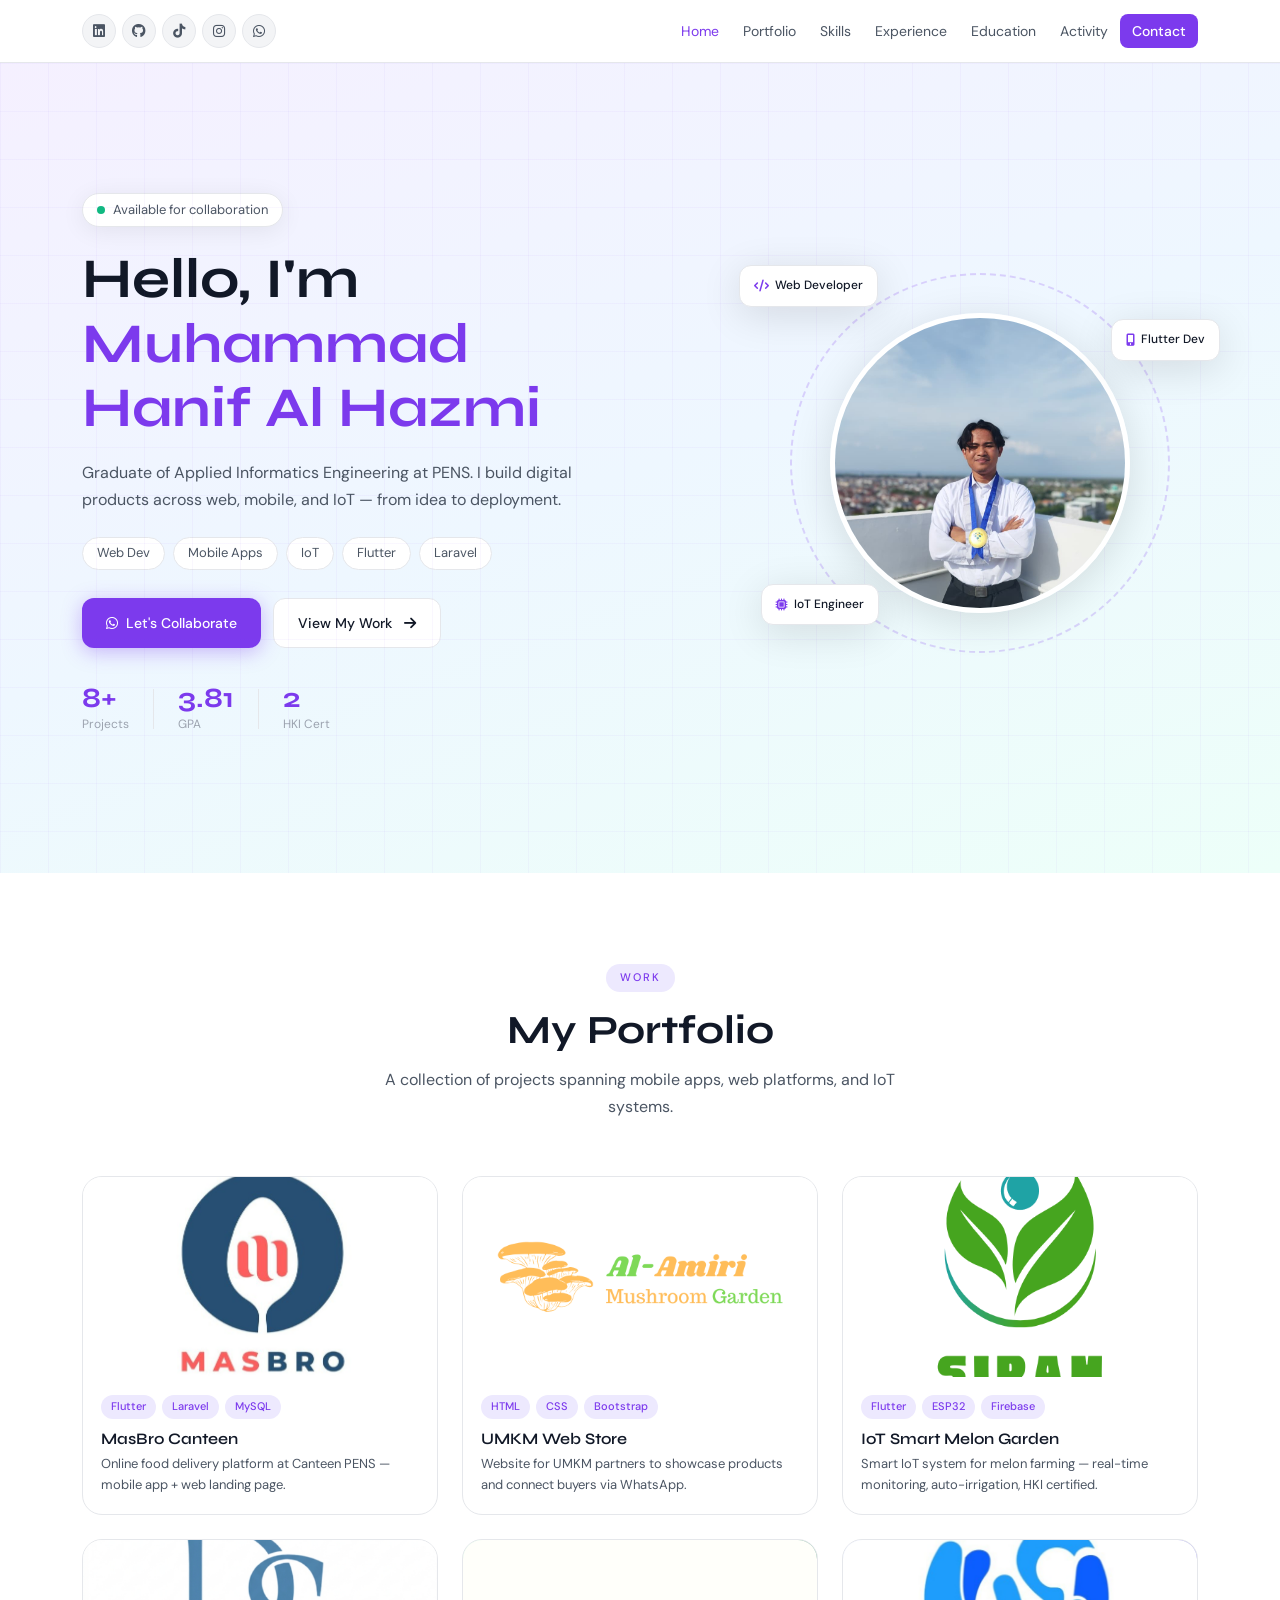
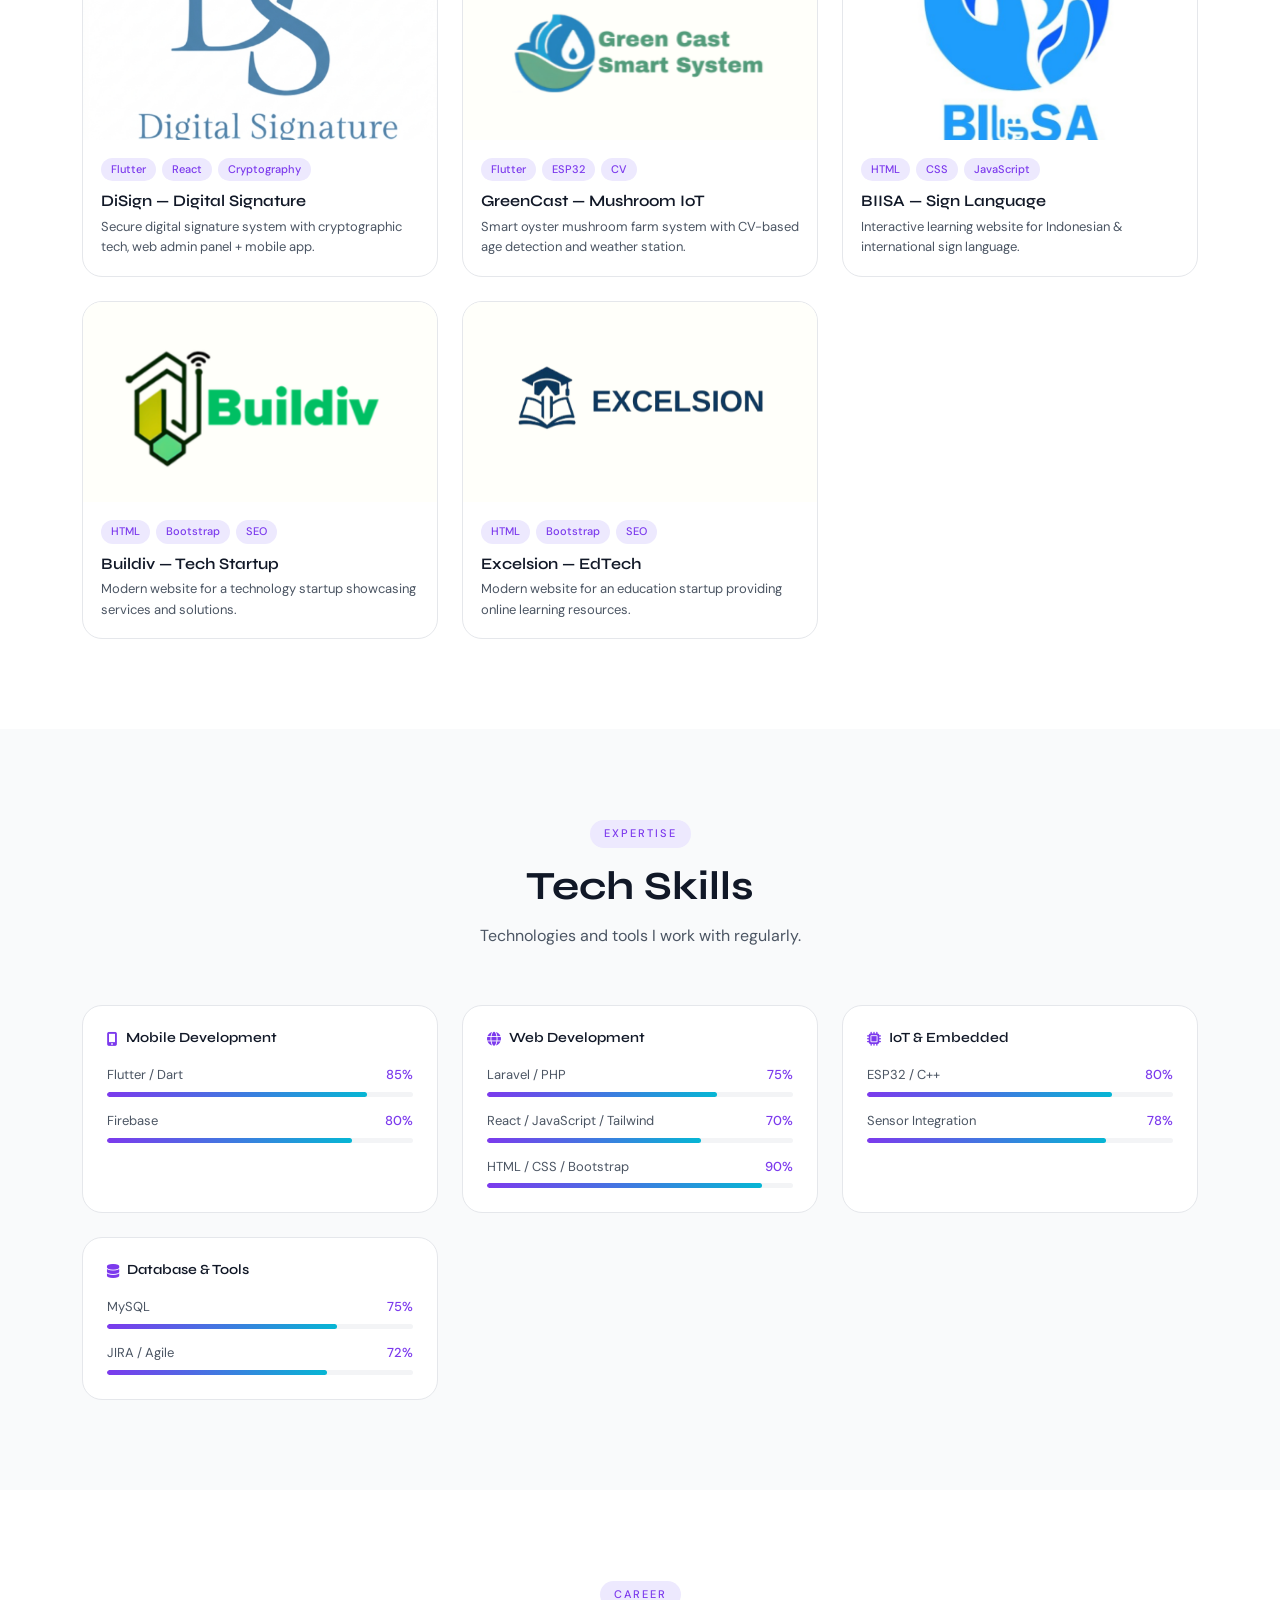
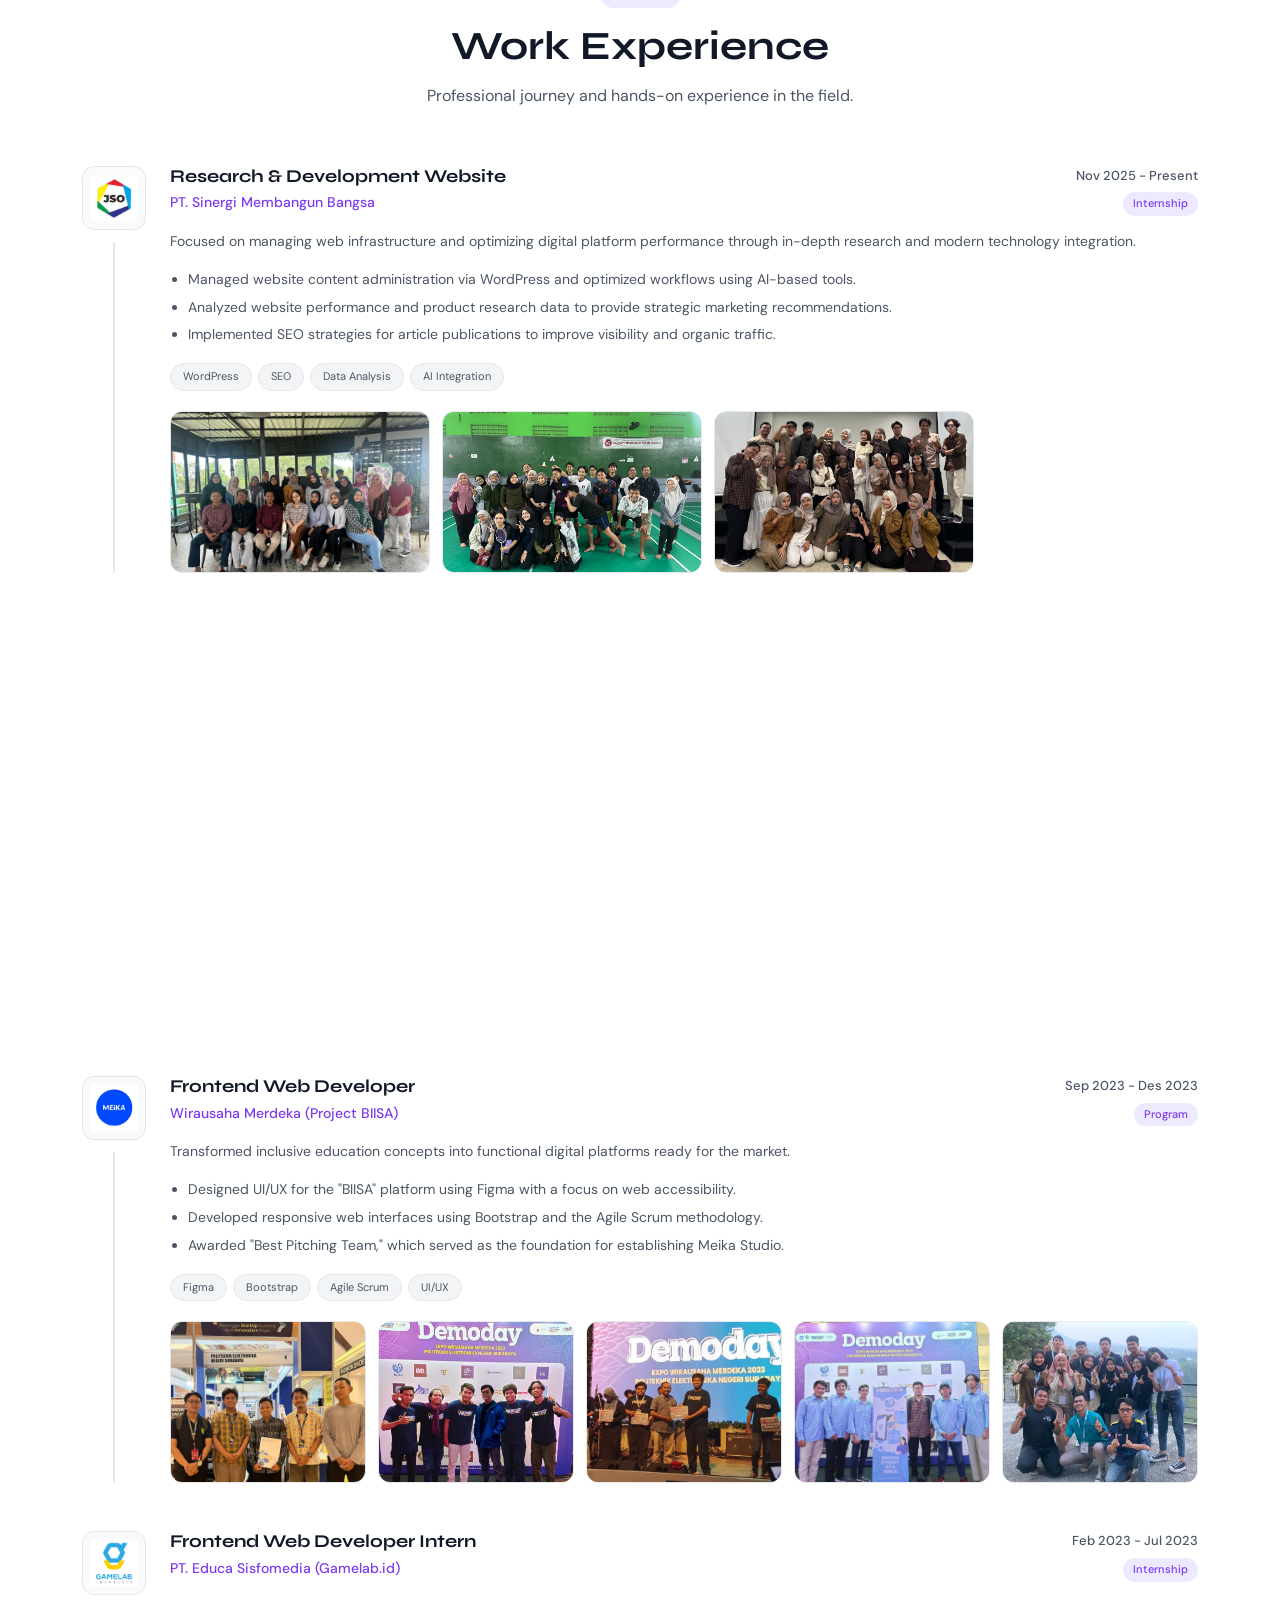
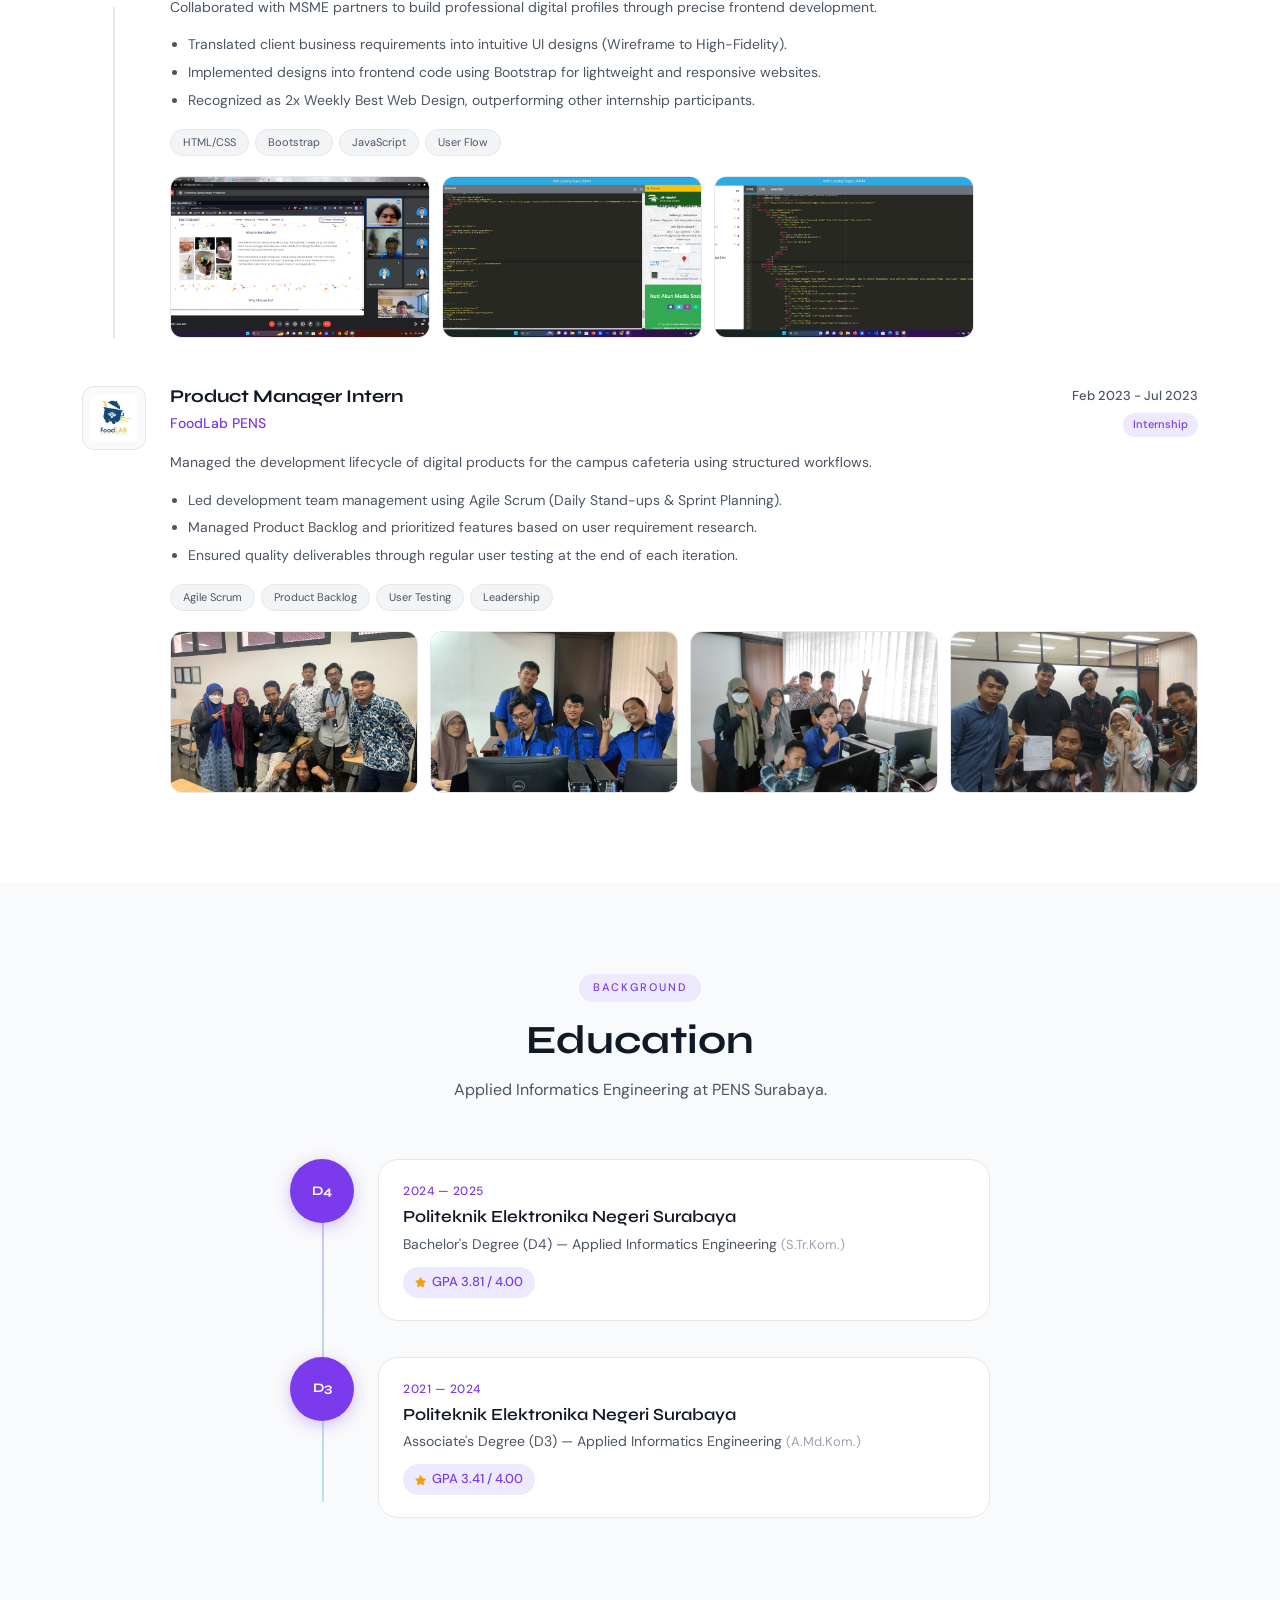
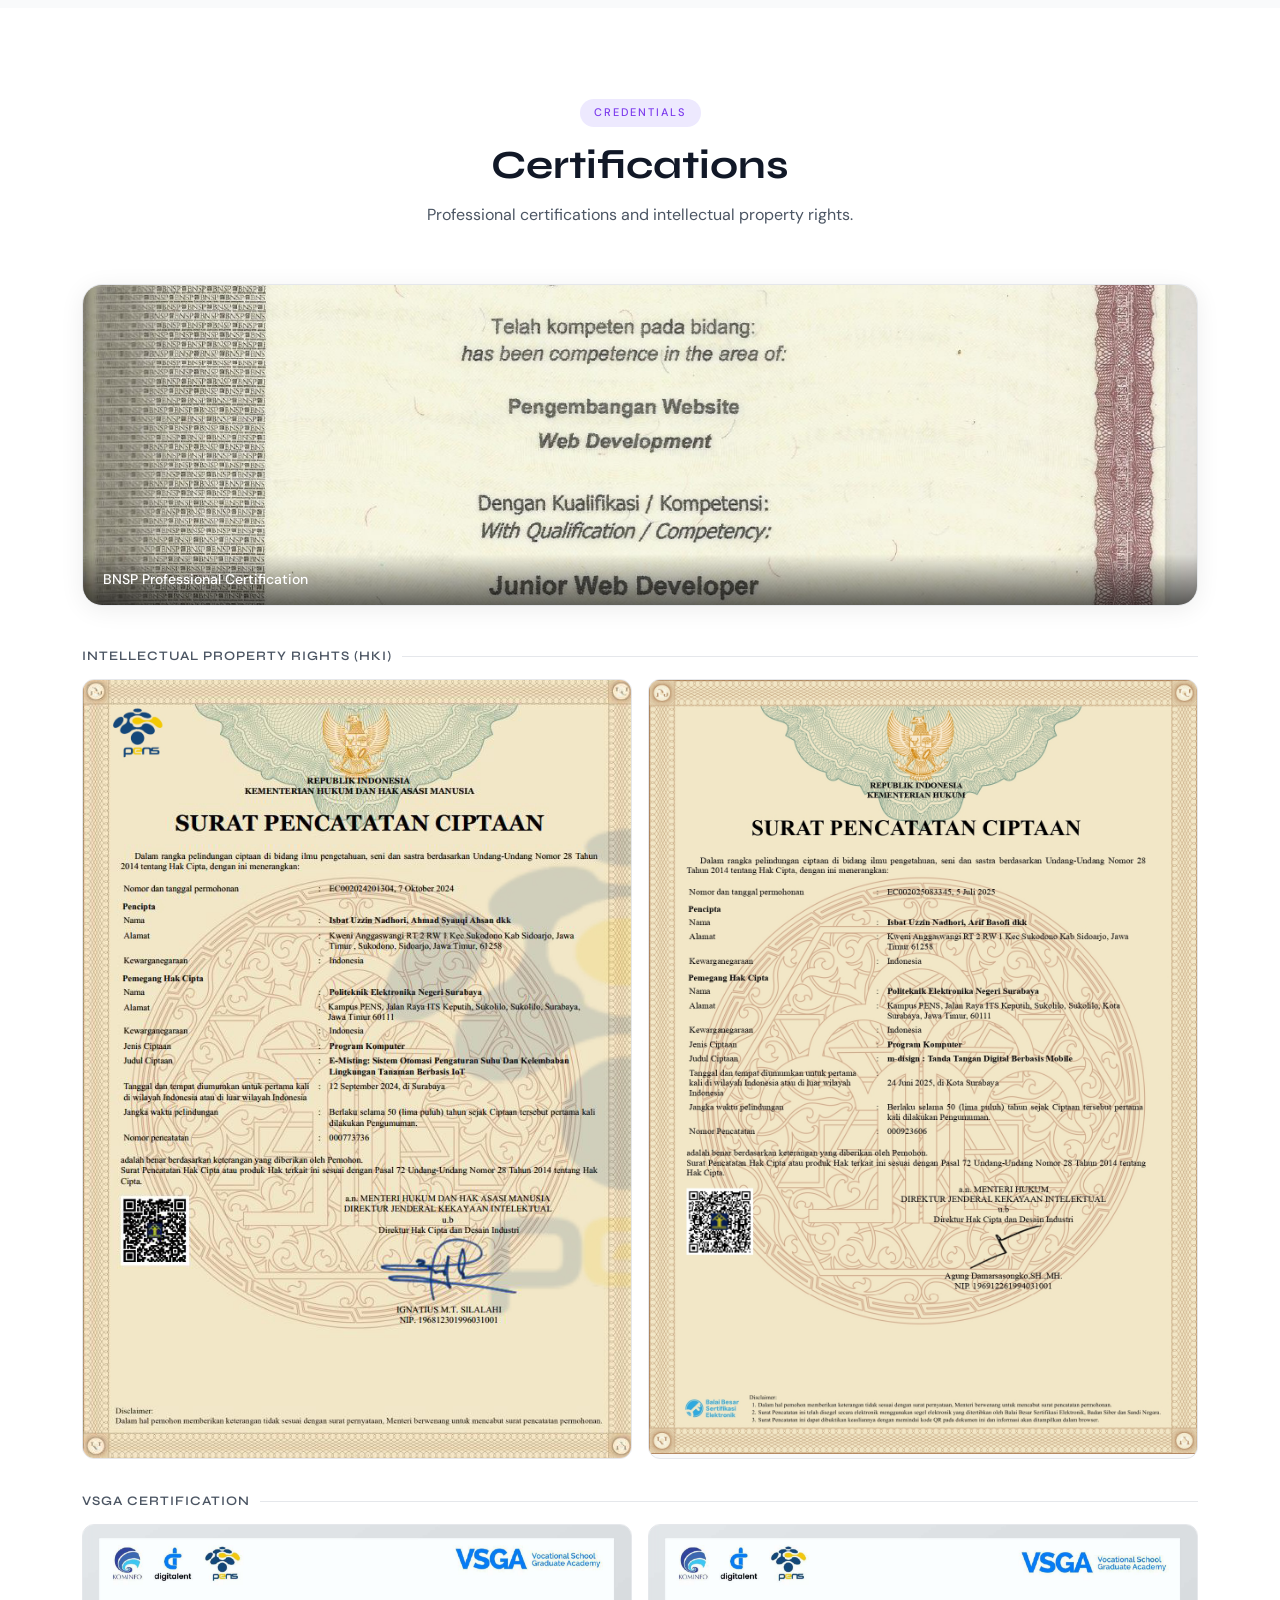
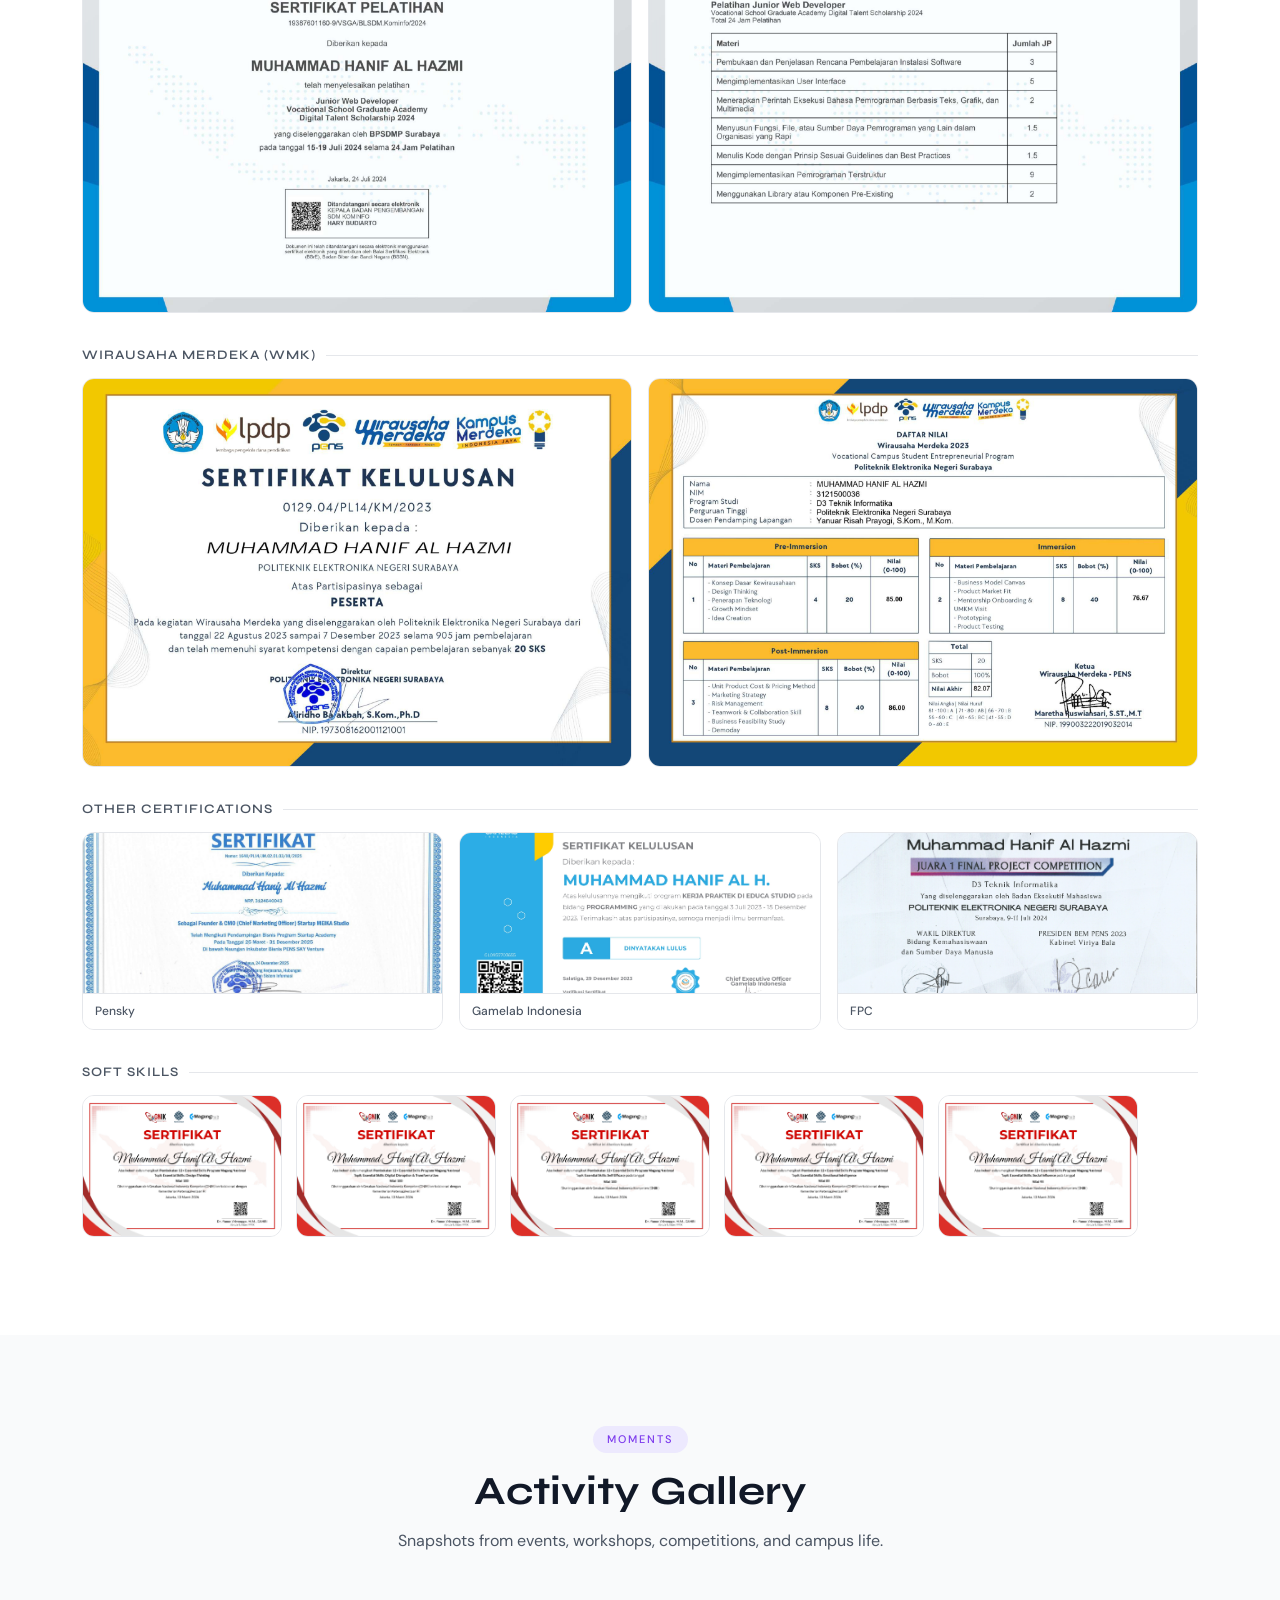
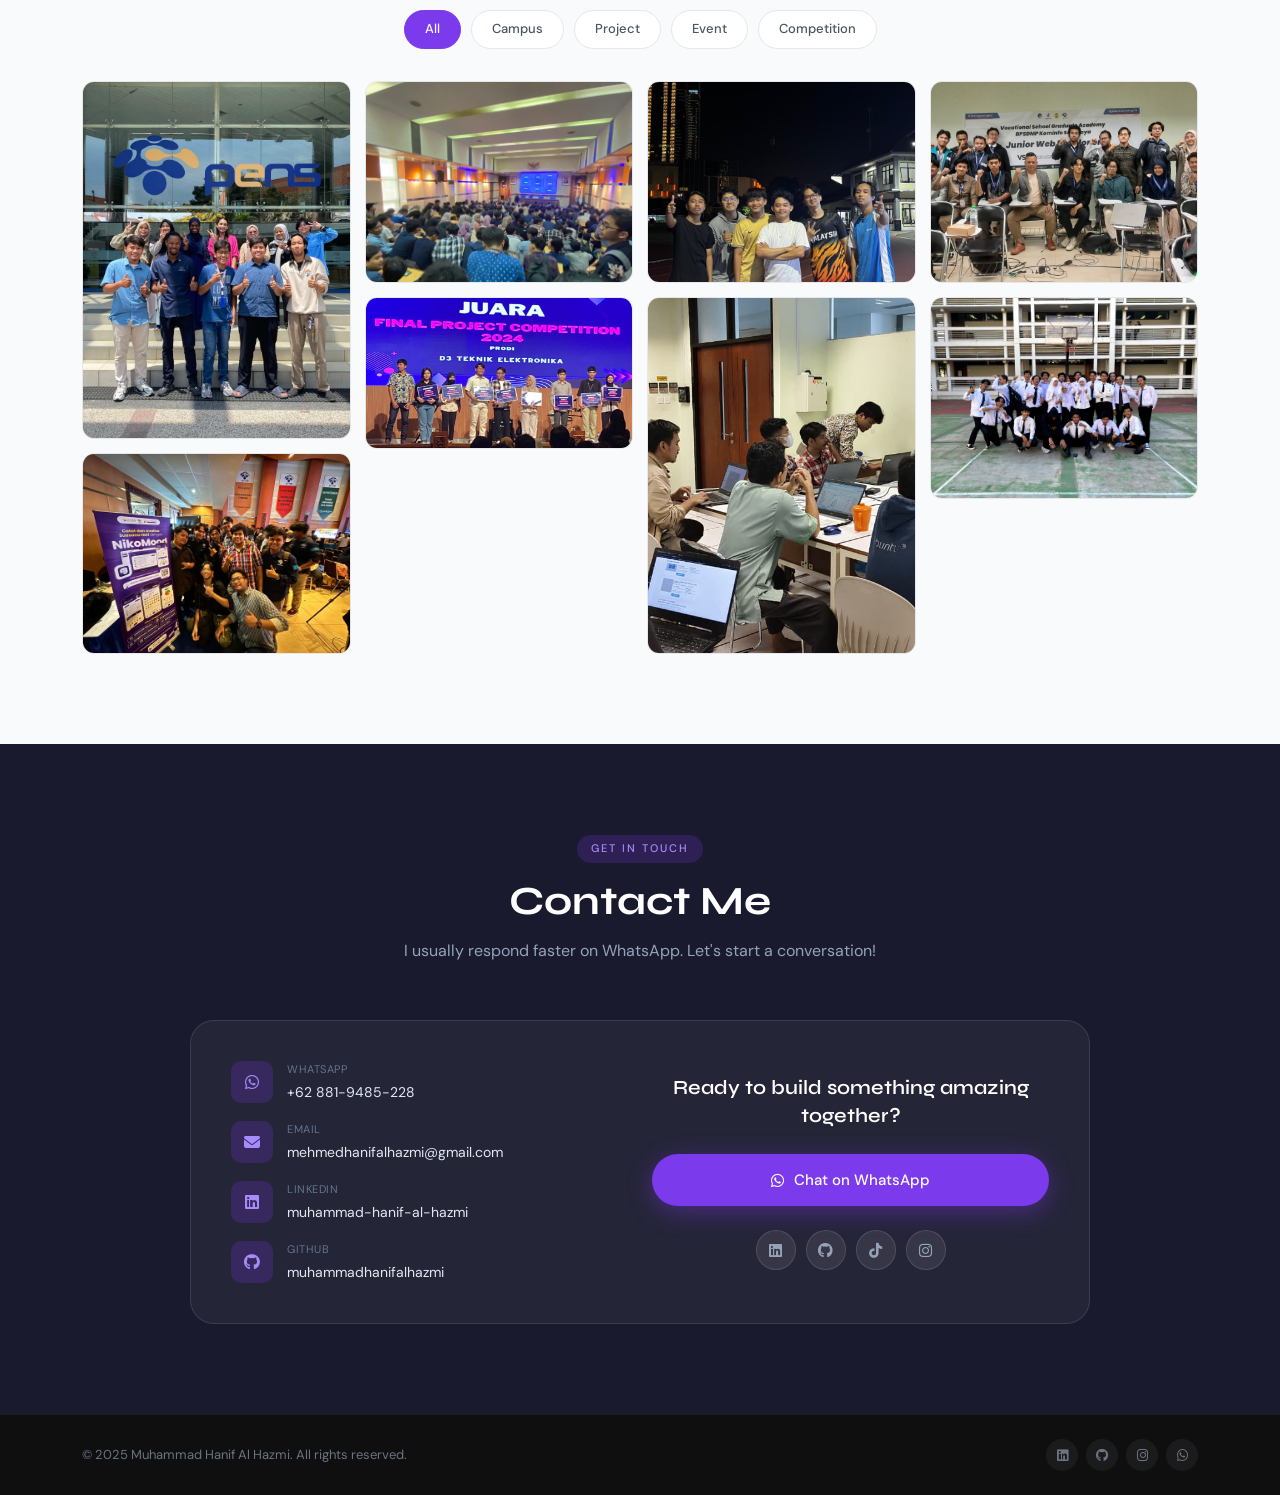
==== commit 1474d6e3: "deploy public after upgrade 2" ====
--- a/public/index.html
+++ b/public/index.html
@@ -6,713 +6,801 @@
     <title>Muhammad Hanif Al Hazmi</title>
     <link href="https://cdn.jsdelivr.net/npm/bootstrap@5.3.0/dist/css/bootstrap.min.css" rel="stylesheet">
     <link rel="stylesheet" href="https://cdnjs.cloudflare.com/ajax/libs/font-awesome/6.4.0/css/all.min.css">
+    <link href="https://fonts.googleapis.com/css2?family=Syne:wght@400;500;600;700;800&family=DM+Sans:ital,opsz,wght@0,9..40,300;0,9..40,400;0,9..40,500;1,9..40,300&display=swap" rel="stylesheet">
     <link rel="stylesheet" href="css/style.css">
-    <script src="js/script.js"></script>
 </head>
 <body>
+
     <!-- Navbar -->
-    <nav class="navbar navbar-expand-lg navbar-light sticky-top">
+    <nav class="navbar navbar-expand-lg sticky-top" id="mainNav">
         <div class="container">
-            <div class="social-links">
+            <div class="social-links d-none d-lg-flex">
                 <a href="https://www.linkedin.com/in/muhammad-hanif-al-hazmi/" title="LinkedIn"><i class="fab fa-linkedin"></i></a>
                 <a href="https://github.com/muhammadhanifalhazmi" title="GitHub"><i class="fab fa-github"></i></a>
-                <a href="https://www.tiktok.com/@neeeeep" title="Tiktok"><i class="fab fa-tiktok"></i></a>
-                <a href="https://www.instagram.com/muhammadhanif_al?igsh=MTRpeTRsMGdvb213cQ==" title="Instagram"><i class="fab fa-instagram"></i></a>
-                <a href="https://wa.me/628819485228?text=Hi%20Qiscus" title="WhatsApp"><i class="fab fa-whatsapp"></i></a>
-            </div>
-            <button class="navbar-toggler" type="button" data-bs-toggle="collapse" data-bs-target="#navbarNav">
-                <span class="navbar-toggler-icon"></span>
+                <a href="https://www.tiktok.com/@neeeeep" title="TikTok"><i class="fab fa-tiktok"></i></a>
+                <a href="https://www.instagram.com/muhammadhanif_al" title="Instagram"><i class="fab fa-instagram"></i></a>
+                <a href="https://wa.me/628819485228" title="WhatsApp"><i class="fab fa-whatsapp"></i></a>
+            </div>
+            <button class="navbar-toggler" type="button" data-bs-toggle="collapse" data-bs-target="#navbarNav" aria-label="Toggle navigation">
+                <span class="toggler-line"></span>
+                <span class="toggler-line"></span>
+                <span class="toggler-line"></span>
             </button>
             <div class="collapse navbar-collapse" id="navbarNav">
-                <ul class="navbar-nav ms-auto">
+                <ul class="navbar-nav ms-auto align-items-lg-center">
                     <li class="nav-item"><a class="nav-link" href="#home">Home</a></li>
                     <li class="nav-item"><a class="nav-link" href="#portfolio">Portfolio</a></li>
-                    <!--<li class="nav-item"><a class="nav-link" href="#about">About</a></li>-->
+                    <li class="nav-item"><a class="nav-link" href="#skills">Skills</a></li>
+                    <li class="nav-item"><a class="nav-link" href="#experience">Experience</a></li>
                     <li class="nav-item"><a class="nav-link" href="#education">Education</a></li>
-                    <!--<li class="nav-item"><a class="nav-link" href="#experience">Experience</a></li>-->
-                    <li class="nav-item"><a class="nav-link" href="#contact">Contact</a></li> 
+                    <li class="nav-item"><a class="nav-link" href="#activity">Activity</a></li>
+                    <li class="nav-item"><a class="nav-link nav-cta" href="#contact">Contact</a></li>
                 </ul>
+                <div class="social-links d-flex d-lg-none mt-3">
+                    <a href="https://www.linkedin.com/in/muhammad-hanif-al-hazmi/" title="LinkedIn"><i class="fab fa-linkedin"></i></a>
+                    <a href="https://github.com/muhammadhanifalhazmi" title="GitHub"><i class="fab fa-github"></i></a>
+                    <a href="https://www.instagram.com/muhammadhanif_al" title="Instagram"><i class="fab fa-instagram"></i></a>
+                    <a href="https://wa.me/628819485228" title="WhatsApp"><i class="fab fa-whatsapp"></i></a>
+                </div>
             </div>
         </div>
     </nav>
 
-    <!-- Hero Section -->
+    <!-- Hero -->
     <section class="hero" id="home">
+        <div class="hero-bg-grid"></div>
         <div class="container">
-            <div class="row align-items-center">
-                <div class="col-lg-6">
+            <div class="row align-items-center g-5">
+                <div class="col-lg-7 order-2 order-lg-1">
                     <div class="hero-content">
-                        <h1>Hello Guys ! <br> Welcome to My Page</h1>
-                        <p>I am a graduate of the applied informatics engineering bachelor degree at the Electronic Engineering Polytechnic Institute of Surabaya. My expertise lies in Website Development, Mobile Apps Development, and Internet of Things. </p>
+                        <div class="hero-badge">
+                            <span class="badge-dot"></span>
+                            Available for collaboration
+                        </div>
+                        <h1 class="hero-title">
+                            Hello, I'm<br>
+                            <span class="hero-name">Muhammad<br>Hanif Al Hazmi</span>
+                        </h1>
+                        <p class="hero-desc">Graduate of Applied Informatics Engineering at PENS. I build digital products across web, mobile, and IoT — from idea to deployment.</p>
+                        <div class="hero-tags">
+                            <span class="htag">Web Dev</span>
+                            <span class="htag">Mobile Apps</span>
+                            <span class="htag">IoT</span>
+                            <span class="htag">Flutter</span>
+                            <span class="htag">Laravel</span>
+                        </div>
+                        <div class="hero-actions">
+                            <a href="https://wa.me/628819485228?text=Halo%20Hanif,%20saya%20ingin%20berdiskusi." target="_blank" class="btn-hero-main">
+                                <i class="fab fa-whatsapp"></i> Let's Collaborate
+                            </a>
+                            <a href="#portfolio" class="btn-hero-outline">
+                                View My Work <i class="fas fa-arrow-right ms-1"></i>
+                            </a>
+                        </div>
                         <div class="hero-stats">
-                            <a href="https://wa.me/628819485228?text=Halo%20Hanif,%20saya%20ingin%20berdiskusi." target="_blank" class="wa-button" id="waButton">
-                                <i class="fab fa-whatsapp" style="width: 20px;"></i> Let's Colaboration With Me
-                            </a>
-                        </div>
-                    </div>
-                </div><br><br><br>
-                <div class="col-lg-6">
-                    <div class="hero-image">
-                        <img src="images/profil.jpg" alt="Muhammad Hanif Al Hazmi">
+                            <div class="hstat"><span class="hstat-num">8+</span><span class="hstat-lbl">Projects</span></div>
+                            <div class="hstat-div"></div>
+                            <div class="hstat"><span class="hstat-num">3.81</span><span class="hstat-lbl">GPA</span></div>
+                            <div class="hstat-div"></div>
+                            <div class="hstat"><span class="hstat-num">2</span><span class="hstat-lbl">HKI Cert</span></div>
+                        </div>
+                    </div>
+                </div>
+                <div class="col-lg-5 order-1 order-lg-2">
+                    <div class="hero-photo-wrap">
+                        <div class="hero-photo-ring"></div>
+                        <img src="images/profil.jpg" alt="Muhammad Hanif Al Hazmi" class="hero-photo">
+                        <div class="hero-photo-card card-webdev">
+                            <i class="fas fa-code"></i> Web Developer
+                        </div>
+                        <div class="hero-photo-card card-flutter">
+                            <i class="fas fa-mobile-alt"></i> Flutter Dev
+                        </div>
+                        <div class="hero-photo-card card-iot">
+                            <i class="fas fa-microchip"></i> IoT Engineer
+                        </div>
                     </div>
                 </div>
             </div>
         </div>
     </section>
 
-    <!-- Portfolio Section -->
-    <section class="portfolio" id="portfolio">
+    <!-- Portfolio -->
+    <section class="portfolio section-pad" id="portfolio">
         <div class="container">
-            <div class="section-title">
-                <h2>My Portfolio</h2>
-                <p>Collection of my professional projects and work samples.</p>
+            <div class="section-header">
+                <span class="section-label">Work</span>
+                <h2 class="section-title">My Portfolio</h2>
+                <p class="section-sub">A collection of projects spanning mobile apps, web platforms, and IoT systems.</p>
             </div>
             <div class="portfolio-grid">
-                <div class="portfolio-item" onclick="openModal('portfolio1')">
-                    <div class="portfolio-image">
-                        <img src="images/masbro.jpg" alt="">
-                    </div>
-                    <div class="portfolio-content">
-                        <h3>MasBro Canteen</h3>
-                        <p>Online Food Delivery Paltform at Canteen PENS</p>
-                        <span class="portfolio-link">View Details <i class="fas fa-arrow-right"></i></span>
-                    </div>
-                </div>
-                <div class="portfolio-item" onclick="openModal('portfolio2')">
-                    <div class="portfolio-image">
-                        <img src="images/umkm.png" alt="">
-                    </div>
-                    <div class="portfolio-content">
-                        <h3>UMKM Web Store</h3>
-                        <p>Website for UMKM to showcase and sell their products</p>
-                        <span class="portfolio-link">View Details <i class="fas fa-arrow-right"></i></span>
-                    </div>
-                </div>
-                <div class="portfolio-item" onclick="openModal('portfolio3')">
-                    <div class="portfolio-image">
-                        <img src="images/siram.png" alt="">
-                    </div>
-                    <div class="portfolio-content">
-                        <h3>Data Analytics Dashboard</h3>
-                        <p>Business intelligence platform with predictive analytics</p>
-                        <span class="portfolio-link">View Details <i class="fas fa-arrow-right"></i></span>
-                    </div>
-                </div>
-                <div class="portfolio-item" onclick="openModal('portfolio4')">
-                    <div class="portfolio-image">
-                        <img src="images/disign.png" alt="">
-                    </div>
-                    <div class="portfolio-content">
-                        <h3>Data Analytics Dashboard</h3>
-                        <p>Business intelligence platform with predictive analytics</p>
-                        <span class="portfolio-link">View Details <i class="fas fa-arrow-right"></i></span>
-                    </div>
-                </div>
-                <div class="portfolio-item" onclick="openModal('portfolio5')">
-                    <div class="portfolio-image">
-                        <img src="images/greencast.png" alt="">
-                    </div>
-                    <div class="portfolio-content">
-                        <h3>Data Analytics Dashboard</h3>
-                        <p>Business intelligence platform with predictive analytics</p>
-                        <span class="portfolio-link">View Details <i class="fas fa-arrow-right"></i></span>
-                    </div>
-                </div>
-                <div class="portfolio-item" onclick="openModal('portfolio6')">
-                    <div class="portfolio-image">
-                        <img src="images/biisa.jpg" alt="">
-                    </div>
-                    <div class="portfolio-content">
-                        <h3>Data Analytics Dashboard</h3>
-                        <p>Business intelligence platform with predictive analytics</p>
-                        <span class="portfolio-link">View Details <i class="fas fa-arrow-right"></i></span>
-                    </div>
-                </div>
-                <div class="portfolio-item" onclick="openModal('portfolio7')">
-                    <div class="portfolio-image">
-                        <img src="images/buildiv.png" alt="">
-                    </div>
-                    <div class="portfolio-content">
-                        <h3>Data Analytics Dashboard</h3>
-                        <p>Business intelligence platform with predictive analytics</p>
-                        <span class="portfolio-link">View Details <i class="fas fa-arrow-right"></i></span>
-                    </div>
-                </div>
-                <div class="portfolio-item" onclick="openModal('portfolio8')">
-                    <div class="portfolio-image">
-                        <img src="images/excelsion.png" alt="">
-                    </div>
-                    <div class="portfolio-content">
-                        <h3>Data Analytics Dashboard</h3>
-                        <p>Business intelligence platform with predictive analytics</p>
-                        <span class="portfolio-link">View Details <i class="fas fa-arrow-right"></i></span>
+                <div class="pcard" onclick="openModal('portfolio1')">
+                    <div class="pcard-thumb" style="background:linear-gradient(135deg,#FDE68A,#F59E0B)">
+                        <img src="images/masbro.jpg" alt="MasBro Canteen" onerror="this.style.display='none'">
+                        <div class="pcard-overlay"><span>View Details <i class="fas fa-arrow-right"></i></span></div>
+                    </div>
+                    <div class="pcard-body">
+                        <div class="pcard-tags"><span class="ptag">Flutter</span><span class="ptag">Laravel</span><span class="ptag">MySQL</span></div>
+                        <h3 class="pcard-title">MasBro Canteen</h3>
+                        <p class="pcard-desc">Online food delivery platform at Canteen PENS — mobile app + web landing page.</p>
+                    </div>
+                </div>
+                <div class="pcard" onclick="openModal('portfolio2')">
+                    <div class="pcard-thumb" style="background:linear-gradient(135deg,#A7F3D0,#059669)">
+                        <img src="images/umkm.png" alt="UMKM Web Store" onerror="this.style.display='none'">
+                        <div class="pcard-overlay"><span>View Details <i class="fas fa-arrow-right"></i></span></div>
+                    </div>
+                    <div class="pcard-body">
+                        <div class="pcard-tags"><span class="ptag">HTML</span><span class="ptag">CSS</span><span class="ptag">Bootstrap</span></div>
+                        <h3 class="pcard-title">UMKM Web Store</h3>
+                        <p class="pcard-desc">Website for UMKM partners to showcase products and connect buyers via WhatsApp.</p>
+                    </div>
+                </div>
+                <div class="pcard" onclick="openModal('portfolio3')">
+                    <div class="pcard-thumb" style="background:linear-gradient(135deg,#BAE6FD,#0284C7)">
+                        <img src="images/siram.png" alt="IoT Melon Garden" onerror="this.style.display='none'">
+                        <div class="pcard-overlay"><span>View Details <i class="fas fa-arrow-right"></i></span></div>
+                    </div>
+                    <div class="pcard-body">
+                        <div class="pcard-tags"><span class="ptag">Flutter</span><span class="ptag">ESP32</span><span class="ptag">Firebase</span></div>
+                        <h3 class="pcard-title">IoT Smart Melon Garden</h3>
+                        <p class="pcard-desc">Smart IoT system for melon farming — real-time monitoring, auto-irrigation, HKI certified.</p>
+                    </div>
+                </div>
+                <div class="pcard" onclick="openModal('portfolio4')">
+                    <div class="pcard-thumb" style="background:linear-gradient(135deg,#FECACA,#DC2626)">
+                        <img src="images/disign.png" alt="DiSign" onerror="this.style.display='none'">
+                        <div class="pcard-overlay"><span>View Details <i class="fas fa-arrow-right"></i></span></div>
+                    </div>
+                    <div class="pcard-body">
+                        <div class="pcard-tags"><span class="ptag">Flutter</span><span class="ptag">React</span><span class="ptag">Cryptography</span></div>
+                        <h3 class="pcard-title">DiSign — Digital Signature</h3>
+                        <p class="pcard-desc">Secure digital signature system with cryptographic tech, web admin panel + mobile app.</p>
+                    </div>
+                </div>
+                <div class="pcard" onclick="openModal('portfolio5')">
+                    <div class="pcard-thumb" style="background:linear-gradient(135deg,#D1FAE5,#065F46)">
+                        <img src="images/greencast.png" alt="GreenCast IoT" onerror="this.style.display='none'">
+                        <div class="pcard-overlay"><span>View Details <i class="fas fa-arrow-right"></i></span></div>
+                    </div>
+                    <div class="pcard-body">
+                        <div class="pcard-tags"><span class="ptag">Flutter</span><span class="ptag">ESP32</span><span class="ptag">CV</span></div>
+                        <h3 class="pcard-title">GreenCast — Mushroom IoT</h3>
+                        <p class="pcard-desc">Smart oyster mushroom farm system with CV-based age detection and weather station.</p>
+                    </div>
+                </div>
+                <div class="pcard" onclick="openModal('portfolio6')">
+                    <div class="pcard-thumb" style="background:linear-gradient(135deg,#E0E7FF,#4338CA)">
+                        <img src="images/biisa.jpg" alt="BIISA" onerror="this.style.display='none'">
+                        <div class="pcard-overlay"><span>View Details <i class="fas fa-arrow-right"></i></span></div>
+                    </div>
+                    <div class="pcard-body">
+                        <div class="pcard-tags"><span class="ptag">HTML</span><span class="ptag">CSS</span><span class="ptag">JavaScript</span></div>
+                        <h3 class="pcard-title">BIISA — Sign Language</h3>
+                        <p class="pcard-desc">Interactive learning website for Indonesian & international sign language.</p>
+                    </div>
+                </div>
+                <div class="pcard" onclick="openModal('portfolio7')">
+                    <div class="pcard-thumb" style="background:linear-gradient(135deg,#FEF3C7,#B45309)">
+                        <img src="images/buildiv.png" alt="Buildiv" onerror="this.style.display='none'">
+                        <div class="pcard-overlay"><span>View Details <i class="fas fa-arrow-right"></i></span></div>
+                    </div>
+                    <div class="pcard-body">
+                        <div class="pcard-tags"><span class="ptag">HTML</span><span class="ptag">Bootstrap</span><span class="ptag">SEO</span></div>
+                        <h3 class="pcard-title">Buildiv — Tech Startup</h3>
+                        <p class="pcard-desc">Modern website for a technology startup showcasing services and solutions.</p>
+                    </div>
+                </div>
+                <div class="pcard" onclick="openModal('portfolio8')">
+                    <div class="pcard-thumb" style="background:linear-gradient(135deg,#FCE7F3,#9D174D)">
+                        <img src="images/excelsion.png" alt="Excelsion" onerror="this.style.display='none'">
+                        <div class="pcard-overlay"><span>View Details <i class="fas fa-arrow-right"></i></span></div>
+                    </div>
+                    <div class="pcard-body">
+                        <div class="pcard-tags"><span class="ptag">HTML</span><span class="ptag">Bootstrap</span><span class="ptag">SEO</span></div>
+                        <h3 class="pcard-title">Excelsion — EdTech</h3>
+                        <p class="pcard-desc">Modern website for an education startup providing online learning resources.</p>
                     </div>
                 </div>
             </div>
         </div>
     </section>
 
-     <!-- Portfolio Modals -->
-    <div id="portfolio1Modal" class="modal">
-        <div class="modal-content">
-            <div class="modal-header">
-                <h2>Online Food Delivery Platform</h2>
-                <button class="modal-close" onclick="closeModal('portfolio1')">&times;</button>
-            </div>
-            <div class="modal-body">
-                <p>Mobile App</p>
-                <img src="images/masbro1.jpg" alt="Web App">
-                <p>Web landing page</p>
-                <img src="images/masbro2.jpg" alt="Web App">
-                <h3>Project Overview</h3>
-                <p>I served as Project Manager for this project. The platform consists of a Web Landing Page and Mobile App. Users are divided into several categories, including buyers and sellers.</p>
-                
-                <h3>Key Features</h3>
-                <p>
-                    • Displaying the food and beverage menu in the cafeteria <br>
-                    • Order food and beverages directly from the system<br>
-                    • Performing payment gateway for purchases from users<br>
-                    • Delivery of orders to the user's location
-                </p>
-
-                <h3>Technologies Used</h3>
-                <div class="tech-stack">
-                    <span class="tech-badge">Flutter</span>
-                    <span class="tech-badge">Laravel</span>
-                    <span class="tech-badge">MySQL</span>
-                    <span class="tech-badge">Agile Method</span>
-                    <span class="tech-badge">JIRA</span>
-                </div><br>
-                <div class="link-project">
-                    <br><h3>Link to Github</h3><br>
-                    <a href="https://github.com/orgs/Project-Aplikasi-Antrean-Kantin/repositories" target="_blank">View Project <i class="fas fa-arrow-right"></i></a>
-                </div>
-            </div>
-        </div>
-    </div>
-
-    <div id="portfolio2Modal" class="modal">
-        <div class="modal-content">
-            <div class="modal-header">
-                <h2>Web Showcase UMKM Products</h2>
-                <button class="modal-close" onclick="closeModal('portfolio2')">&times;</button>
-            </div>
-            <div class="modal-body">
-                <p>UMKM Products</p>
-                <img src="images/umkm1.jpg" alt="Mobile App">
-                <br><br><br>
-                <p>Easy Order - Direct to WhatsApp</p>
-                <img src="images/umkm2.jpg" alt="Mobile App">
-                <h3>Project Overview</h3>
-                <p>This project was my main task during my internship at Gamelab Indonesia. Its MVP is that it can help increase sales of UMKM partnership products.</p>
-                
-                <h3>Key Features</h3>
-                <p>
-                    • Displaying UMKM products<br>
-                    • Introduction to UMKM products<br>
-                    • Connecting potential buyers and sellers directly<br>
-                    • Creating content to support product sales
-                </p>
-
-                <h3>Technologies Used</h3>
-                <div class="tech-stack">
-                    <span class="tech-badge">Bootstrap</span>
-                    <span class="tech-badge">HTML</span>
-                    <span class="tech-badge">CSS</span>
-                    <span class="tech-badge">Javascript</span>
-                </div><br>
-                <div class="link-project">
-                    <br><h3>Link to Github</h3><br>
-                    <a href="https://github.com/muhammadhanifalhazmi/Website-UMKM-Al-Amiri-Mushroom-Garden" target="_blank">View Project <i class="fas fa-arrow-right"></i></a>
-                </div>
-            </div>
-        </div>
-    </div>
-
-    <div id="portfolio3Modal" class="modal">
-        <div class="modal-content">
-            <div class="modal-header">
-                <h2>IoT Smart System for Melon Garde</h2>
-                <button class="modal-close" onclick="closeModal('portfolio3')">&times;</button>
-            </div>
-            <div class="modal-body">
-                 <p>Mobile App & Diagram System</p>
-                <img src="images/siram1.jpg" alt="Mobile App">
-                <br><br><br>
-                <p>Hardware & Realtime Database</p>
-                <img src="images/siram2.jpg" alt="Mobile App">
-                <h3>Project Overview</h3>
-                <p>A smart IoT system for a melon farm integrated with Firebase, Weather API, and a mobile app. It was used in community service research and successfully obtained an intellectual property rights certificate.</p>
-                
-                <h3>Key Features</h3>
-                 <p>
-                    • Real-time monitoring <br>
-                    • Control water pump from anywhere<br>
-                    • Irrigation automation<br>
-                    • Recording of farm data history<br>
-                    • Plant health advice 
-                </p>
-
-                <h3>Technologies Used</h3>
-                <div class="tech-stack">
-                    <span class="tech-badge">Flutter</span>
-                    <span class="tech-badge">Firebase</span>
-                    <span class="tech-badge">Weather API</span>
-                    <span class="tech-badge">ESP32</span>
-                    <span class="tech-badge">C/C++</span>
-                </div><br>
-                <div class="link-project">
-                    <br><h3>Link to Github</h3><br>
-                    <a href="https://github.com/muhammadhanifalhazmi/aplikasi-siram-code-for-android" target="_blank">View Project <i class="fas fa-arrow-right"></i></a>
-                </div>
-            </div>
-        </div>
-    </div>
-
-    <div id="portfolio4Modal" class="modal">
-        <div class="modal-content">
-            <div class="modal-header">
-                <h2>Data Analytics Dashboard</h2>
-                <button class="modal-close" onclick="closeModal('portfolio4')">&times;</button>
-            </div>
-            <div class="modal-body">
-                <p>Website Dasboard Admin</p>
-                <img src="images/disign1.jpg" alt="Mobile App">
-                <br><br><br>
-                <p>Mobile App</p>
-                <img src="images/disign2.png" alt="Mobile App">
-                <h3>Project Overview</h3>
-                <p>A project to develop a secure digital signature system utilizing cryptographic technology for important documents. It consists of a centralized web-based administration panel and a mobile app for users.</p>
-                
-                <h3>Key Features</h3>
-                <p>
-                    • Digital document signature<br>
-                    • Secure cryptographic implementation<br>
-                    • Centralized administration panel<br>
-                    • Mobile app for user convenience<br>
-                    • Document versioning and audit trail
-                </p>
-
-                <h3>Technologies Used</h3>
-                <div class="tech-stack">
-                    <span class="tech-badge">Flutter</span>
-                    <span class="tech-badge">Firebase</span>
-                    <span class="tech-badge">React</span>
-                    <span class="tech-badge">MySQL</span>
-                    <span class="tech-badge">Cryptographic</span>
-                </div>
-                <div class="link-project">
-                    <br><h3>Link to Github</h3><br>
-                    <a href="https://github.com/muhammadhanifalhazmi/disign" target="_blank">View Project <i class="fas fa-arrow-right"></i></a>
-                </div>
-            </div>
-        </div>
-    </div>
-
-    <div id="portfolio5Modal" class="modal">
-        <div class="modal-content">
-            <div class="modal-header">
-                <h2>IoT Smart System for Mushroom Garden</h2>
-                <button class="modal-close" onclick="closeModal('portfolio5')">&times;</button>
-            </div>
-            <div class="modal-body">
-                <p>Mobile App</p>
-                <img src="images/greencast1.png" alt="Mobile App">
-                <br><br><br>
-                <p>Diagram System</p>
-                <img src="images/greencast2.jpg" alt="Mobile App">
-                <h3>Project Overview</h3>
-                <p> An IoT smart system project for an oyster mushroom farm that integrates hardware, various sensors, weather stations, weather alerts, a mobile app, and other key features such as mushroom age detection using computer vision.</p>
-                
-                <h3>Key Features</h3>
-                <p>
-                    • Real-time farm monitoring<br>
-                    • Complete farm history data<br>
-                    • Integrated weather station<br>
-                    • Smart garden automation features<br>
-                    • Determining the age of oyster mushrooms
-                </p>
-
-                <h3>Technologies Used</h3>
-                <div class="tech-stack">
-                    <span class="tech-badge">Flutter</span>
-                    <span class="tech-badge">Firebase</span>
-                    <span class="tech-badge">Weather API</span>
-                    <span class="tech-badge">ESP32</span>
-                    <span class="tech-badge">C/C++</span>
-                </div>
-                <div class="link-project">
-                    <br><h3>Link to Github</h3><br>
-                    <a href="https://github.com/muhammadhanifalhazmi/Green-Cast-Smart-System-App" target="_blank">View Project <i class="fas fa-arrow-right"></i></a>
-                </div>
-            </div>
-        </div>
-    </div>
-
-    <div id="portfolio6Modal" class="modal">
-        <div class="modal-content">
-            <div class="modal-header">
-                <h2>Website Bahasa Isyarat Kita Semua "BIISA"</h2>
-                <button class="modal-close" onclick="closeModal('portfolio6')">&times;</button>
-            </div>
-            <div class="modal-body">
-                <p>Website Landing Page</p>
-                <img src="images/biisa1.jpg" alt="Mobile App">
-                <br><br><br>
-                <p>Learning "BIISA" Page</p>
-                <img src="images/biisa2.jpg" alt="Mobile App">
-                <h3>Project Overview</h3>
-                <p>A learning website for sign language that uses international and Indonesian standards. It displays hand gestures for sign language so that hearing people can understand sign language.</p>
-                
-                <h3>Key Features</h3>
-                <p>
-                    • User-Friendly Interface<br>
-                    • Comprehensive Learning Content<br>
-                    • Real-time Interaction<br>
-                    • Data Management<br>
-                    • Responsive Design
-                </p>
-
-                <h3>Technologies Used</h3>
-                <div class="tech-stack">
-                    <span class="tech-badge">HTML</span>
-                    <span class="tech-badge">CSS</span>
-                    <span class="tech-badge">JavaScript</span>
-                    <span class="tech-badge">Bootstrap</span>
-                </div>
-                <div class="link-project">
-                    <br><h3>Link to Github</h3><br>
-                    <a href="https://github.com/muhammadhanifalhazmi/Website-Bahasa-Isyarat-Kita-Semua--BIISA-" target="_blank">View Project <i class="fas fa-arrow-right"></i></a>
-                </div>
-            </div>
-        </div>
-    </div>
-
-    <div id="portfolio7Modal" class="modal">
-        <div class="modal-content">
-            <div class="modal-header">
-                <h2>Website Startup Technology</h2>
-                <button class="modal-close" onclick="closeModal('portfolio7')">&times;</button>
-            </div>
-            <div class="modal-body">
-                <p>Home Page</p>
-                <img src="images/buildiv1.jpg" alt="Mobile App">
-                <br><br><br>
-                <p>Other Content</p>
-                <img src="images/buildiv2.jpg" alt="Mobile App">
-                <h3>Project Overview</h3>
-                <p>A modern website for a technology startup that showcases their services and solutions.</p>
-                
-                <h3>Key Features</h3>
-                <p>
-                    • Professional Design<br>
-                    • Responsive Layout<br>
-                    • Real-time Interaction<br>
-                    • Data Management<br>
-                    • SEO Optimization
-                </p>
-
-                <h3>Technologies Used</h3>
-                <div class="tech-stack">
-                    <span class="tech-badge">HTML</span>
-                    <span class="tech-badge">CSS</span>
-                    <span class="tech-badge">JavaScript</span>
-                    <span class="tech-badge">Bootstrap</span>
-                </div>
-                <div class="link-project">
-                    <br><h3>Link to Github</h3><br>
-                    <a href="https://github.com/muhammadhanifalhazmi/Website-Buildiv" target="_blank">View Project <i class="fas fa-arrow-right"></i></a>
-                </div>
-            </div>
-        </div>
-    </div>
-
-    <div id="portfolio8Modal" class="modal">
-        <div class="modal-content">
-            <div class="modal-header">
-                <h2>Website Startup Education</h2>
-                <button class="modal-close" onclick="closeModal('portfolio8')">&times;</button>
-            </div>
-            <div class="modal-body">
-                <p>Home Page</p>
-                <img src="images/excelsion1.jpg" alt="Mobile App">
-                <br><br><br>
-                <p>Other Content</p>
-                <img src="images/excelsion2.jpg" alt="Mobile App">
-                <h3>Project Overview</h3>
-                <p>A modern website for an education startup that provides online learning resources and courses.</p>
-                
-                <h3>Key Features</h3>
-                <p>
-                    • Modern Design<br>
-                    • Responsive Layout<br>
-                    • User-Friendly Interface<br>
-                    • Data Management<br>
-                    • SEO Optimization
-                </p>
-
-                <h3>Technologies Used</h3>
-                <div class="tech-stack">
-                    <span class="tech-badge">HTML</span>
-                    <span class="tech-badge">CSS</span>
-                    <span class="tech-badge">JavaScript</span>
-                    <span class="tech-badge">Bootstrap</span>
-                </div>
-                <div class="link-project">
-                    <br><h3>Link to Github</h3><br>
-                    <a href="https://github.com/muhammadhanifalhazmi/Website-Landing-Page-Excelsion" target="_blank">View Project <i class="fas fa-arrow-right"></i></a>
-                </div>
-            </div>
-        </div>
-    </div>
-
-    <!-- Education -->
-    <section class="education" id="education" style="background-color: rgb(241, 241, 241);">
+    <!-- Skills -->
+    <section class="skills-section section-pad" id="skills">
         <div class="container">
-            <div class="section-title">
-                <h2>Education</h2>
-                <p>My educational background is in Applied Informatics Engineering.</p>
-            </div>
-            <div class="container">
-                <div class="main-timeline">
-                    <div class="timeline">
-                        <div class="icon"></div>
-                        <div class="date-content">
-                            <div class="date-outer">
-                                <span class="date">
-                                    <span class="month">2024 - 2025</span>
-                                    <span class="year">1 Year</span>
-                                </span>
-                            </div>
-                        </div>
-                        <div class="timeline-content">
-                            <h5 class="title">Politeknik Elektronika Negeri Surabaya</h5>
-                            <h6>Bachelor's Degree in Informatics Engineering - (S.Tr.Kom.)</h6>
-                            <p class="description">
-                                GPA : 3.81/4.00
-                            </p>
-                        </div>
-                    </div>
-                    <div class="timeline">
-                        <div class="icon"></div>
-                        <div class="date-content">
-                            <div class="date-outer">
-                                <span class="date">
-                                    <span class="month">2021 - 2024</span>
-                                    <span class="year">3 Years</span>
-                                </span>
-                            </div>
-                        </div>
-                        <div class="timeline-content">
-                            <h5 class="title">Politeknik Elektronika Negeri Surabaya</h5>
-                            <h6>Associate's Degree in Informatics Engineering - (A.Md.Kom.)</h6>
-                            <p class="description">
-                                GPA : 3.41/4.00
-                            </p>
-                        </div>
+            <div class="section-header">
+                <span class="section-label">Expertise</span>
+                <h2 class="section-title">Tech Skills</h2>
+                <p class="section-sub">Technologies and tools I work with regularly.</p>
+            </div>
+            <div class="skills-wrap">
+                <div class="skill-group">
+                    <h4 class="skill-group-title"><i class="fas fa-mobile-alt"></i> Mobile Development</h4>
+                    <div class="skill-list">
+                        <div class="skill-item"><div class="skill-meta"><span>Flutter / Dart</span><span>85%</span></div><div class="skill-bar"><div class="skill-fill" data-w="85"></div></div></div>
+                        <div class="skill-item"><div class="skill-meta"><span>Firebase</span><span>80%</span></div><div class="skill-bar"><div class="skill-fill" data-w="80"></div></div></div>
+                    </div>
+                </div>
+                <div class="skill-group">
+                    <h4 class="skill-group-title"><i class="fas fa-globe"></i> Web Development</h4>
+                    <div class="skill-list">
+                        <div class="skill-item"><div class="skill-meta"><span>Laravel / PHP</span><span>75%</span></div><div class="skill-bar"><div class="skill-fill" data-w="75"></div></div></div>
+                        <div class="skill-item"><div class="skill-meta"><span>React / JavaScript / Tailwind</span><span>70%</span></div><div class="skill-bar"><div class="skill-fill" data-w="70"></div></div></div>
+                        <div class="skill-item"><div class="skill-meta"><span>HTML / CSS / Bootstrap</span><span>90%</span></div><div class="skill-bar"><div class="skill-fill" data-w="90"></div></div></div>
+                    </div>
+                </div>
+                <div class="skill-group">
+                    <h4 class="skill-group-title"><i class="fas fa-microchip"></i> IoT & Embedded</h4>
+                    <div class="skill-list">
+                        <div class="skill-item"><div class="skill-meta"><span>ESP32 / C++</span><span>80%</span></div><div class="skill-bar"><div class="skill-fill" data-w="80"></div></div></div>
+                        <div class="skill-item"><div class="skill-meta"><span>Sensor Integration</span><span>78%</span></div><div class="skill-bar"><div class="skill-fill" data-w="78"></div></div></div>
+                    </div>
+                </div>
+                <div class="skill-group">
+                    <h4 class="skill-group-title"><i class="fas fa-database"></i> Database & Tools</h4>
+                    <div class="skill-list">
+                        <div class="skill-item"><div class="skill-meta"><span>MySQL</span><span>75%</span></div><div class="skill-bar"><div class="skill-fill" data-w="75"></div></div></div>
+                        <div class="skill-item"><div class="skill-meta"><span>JIRA / Agile</span><span>72%</span></div><div class="skill-bar"><div class="skill-fill" data-w="72"></div></div></div>
                     </div>
                 </div>
             </div>
         </div>
     </section>
 
-    <!--Certification-->
-    <br><br><br>
-    <section class="certification" id="certification">
-        <div class="container">
-            <div class="section-title">
-                <h2>Certification</h2>
-                <p>List of certifications I have obtained.</p>
-            </div>
-            <div style="display: flex; justify-content: center; align-items: center; padding: 20px;">
-                <img src="images/bnsp.jpg" alt="Logo BNSP" style="max-width: 100%; height: auto; width: 400px;">
-            </div>
-            <div style="display: flex; justify-content: center; align-items: center; padding: 20px;">
-                <img src="images/vsga1.jpg" alt="Logo VSGA" style="max-width: 100%; height: auto; width: 400px;">&nbsp;&nbsp;&nbsp;&nbsp;&nbsp;&nbsp;
-                <img src="images/vsga2.jpg" alt="Logo VSGA" style="max-width: 100%; height: auto; width: 400px;">
-            </div>
-            <div style="display: flex; justify-content: center; align-items: center; padding: 20px;">
-                <img src="images/pensky.jpg" alt="Logo PENSKY" style="max-width: 100%; height: auto; width: 400px;">
-            </div>
-            <div style="display: flex; justify-content: center; align-items: center; padding: 20px;">
-                <img src="images/hki1.jpg" alt="Logo HKI" style="max-width: 100%; height: auto; width: 400px;">&nbsp;&nbsp;&nbsp;&nbsp;&nbsp;&nbsp;
-                <img src="images/hki2.jpg" alt="Logo HKI" style="max-width: 100%; height: auto; width: 400px;">
-            </div>
-            <div style="display: flex; justify-content: center; align-items: center; padding: 20px;">
-                <img src="images/gamelab.jpg" alt="Logo GAMLAB" style="max-width: 100%; height: auto; width: 400px;">
-            </div>
-            <div style="display: flex; justify-content: center; align-items: center; padding: 20px;">
-                <img src="images/wmk1.jpg" alt="Logo WMK" style="max-width: 100%; height: auto; width: 400px;">&nbsp;&nbsp;&nbsp;&nbsp;&nbsp;&nbsp;
-                <img src="images/wmk2.jpg" alt="Logo WMK" style="max-width: 100%; height: auto; width: 400px;">
-            </div>
-            <div style="display: flex; justify-content: center; align-items: center; padding: 20px;">
-                <img src="images/fpc.jpg" alt="Logo GAMLAB" style="max-width: 100%; height: auto; width: 400px;">
-            </div>
-            <div style="display: flex; justify-content: center; align-items: center; padding: 20px;">
-                <img src="images/softskill1.jpg" alt="Logo WMK" style="max-width: 100%; height: auto; width: 250px;">&nbsp;&nbsp;&nbsp;&nbsp;&nbsp;&nbsp;
-                <img src="images/softskill2.jpg" alt="Logo WMK" style="max-width: 100%; height: auto; width: 250px;">&nbsp;&nbsp;&nbsp;&nbsp;&nbsp;&nbsp;
-                <img src="images/softskill3.jpg" alt="Logo WMK" style="max-width: 100%; height: auto; width: 250px;">&nbsp;&nbsp;&nbsp;&nbsp;&nbsp;&nbsp;
-                <img src="images/softskill4.jpg" alt="Logo WMK" style="max-width: 100%; height: auto; width: 250px;">&nbsp;&nbsp;&nbsp;&nbsp;&nbsp;&nbsp;
-                <img src="images/softskill5.jpg" alt="Logo WMK" style="max-width: 100%; height: auto; width: 250px;">
-            </div>
-        </div>
-    </section>
-
-    <!-- Contact Section -->
-    <section class="contact" id="contact">
+    <!-- =============================================
+         EXPERIENCE SECTION
+         ============================================= -->
+  <section class="experience section-pad" id="experience">
     <div class="container">
-        <div class="contact-card">
-            <h3>Contact Me</h3>
-            <p class="contact-desc">
-                I usually respond faster on WhatsApp.  
-                Click the button below to start a conversation.
-            </p>
-
-            <a 
-                href="https://wa.me/628819485228?text=Halo%20Hanif,%20saya%20ingin%20berdiskusi."
-                target="_blank"
-                class="wa-button"
-                id="waButton"
-            >
-                <i class="fab fa-whatsapp"></i> Chat on WhatsApp
-            </a>
-
-            <span class="wa-number">
-                or send letter on my email: <strong>mehmedhanifalhazmi@gmail.com</strong>
-            </span>
+        <div class="section-header">
+            <span class="section-label">Career</span>
+            <h2 class="section-title">Work Experience</h2>
+            <p class="section-sub">Professional journey and hands-on experience in the field.</p>
+        </div>
+        <div class="exp-list">
+
+            <div class="exp-item reveal">
+                <div class="exp-left">
+                    <div class="exp-logo-wrap">
+                        <img src="images/jsologo.jpg" alt="PT Sinergi Membangun Bangsa" class="exp-logo" onerror="this.style.display='none'">
+                        <div class="exp-logo-fallback">SMB</div>
+                    </div>
+                    <div class="exp-vline"></div>
+                </div>
+                <div class="exp-right">
+                    <div class="exp-header">
+                        <div>
+                            <h3 class="exp-role">Research & Development Website</h3>
+                            <p class="exp-company">PT. Sinergi Membangun Bangsa</p>
+                        </div>
+                        <div class="exp-period-wrap">
+                            <span class="exp-period">Nov 2025 - Present</span>
+                            <span class="exp-type">Internship</span>
+                        </div>
+                    </div>
+                    <p class="exp-desc">
+                        Focused on managing web infrastructure and optimizing digital platform performance through in-depth research and modern technology integration.
+                    </p>
+                    <ul class="exp-points">
+                        <li>Managed website content administration via WordPress and optimized workflows using AI-based tools.</li>
+                        <li>Analyzed website performance and product research data to provide strategic marketing recommendations.</li>
+                        <li>Implemented SEO strategies for article publications to improve visibility and organic traffic.</li>
+                    </ul>
+                    <div class="exp-tags">
+                        <span class="etag">WordPress</span>
+                        <span class="etag">SEO</span>
+                        <span class="etag">Data Analysis</span>
+                        <span class="etag">AI Integration</span>
+                    </div>
+                    <div class="exp-photos">
+                        <div class="exp-photo-item">
+                            <img src="images/jso1.jpeg" alt="SMB Work Activity" onerror="this.parentElement.style.display='none'">
+                        </div>
+                        <div class="exp-photo-item">
+                            <img src="images/jso2.jpeg" alt="SMB Work Activity" onerror="this.parentElement.style.display='none'">
+                        </div>
+                        <div class="exp-photo-item">
+                            <img src="images/jso3.jpeg" alt="SMB Work Activity" onerror="this.parentElement.style.display='none'">
+                        </div>
+                    </div>
+                </div>
+            </div>
+
+            <div class="exp-item reveal">
+                <div class="exp-left">
+                    <div class="exp-logo-wrap">
+                        <img src="images/penslogo.png" alt="Lab Big Data PENS" class="exp-logo" onerror="this.style.display='none'">
+                        <div class="exp-logo-fallback">PENS</div>
+                    </div>
+                    <div class="exp-vline"></div>
+                </div>
+                <div class="exp-right">
+                    <div class="exp-header">
+                        <div>
+                            <h3 class="exp-role">Research Assistant</h3>
+                            <p class="exp-company">Lab Big Data PENS</p>
+                        </div>
+                        <div class="exp-period-wrap">
+                            <span class="exp-period">Jul 2023 - Jul 2025</span>
+                            <span class="exp-type">Research</span>
+                        </div>
+                    </div>
+                    <p class="exp-desc">
+                        Led technical execution for IoT and Digital Security research projects, resulting in scientific publications and official copyrights.
+                    </p>
+                    <ul class="exp-points">
+                        <li>Built end-to-end IoT systems (Smart Agriculture) from hardware integration to mobile interfaces.</li>
+                        <li>Developed web admin dashboards and Digital Signature systems using cryptographic methods.</li>
+                        <li>Secured 2 official Copyrights (HKI) from the Ministry of Law and Human Rights for innovative system designs.</li>
+                    </ul>
+                    <div class="exp-tags">
+                        <span class="etag">IoT</span>
+                        <span class="etag">Cryptography</span>
+                        <span class="etag">Web Dashboard</span>
+                        <span class="etag">Firebase</span>
+                    </div>
+                    <div class="exp-photos">
+                        <div class="exp-photos">
+                            <div class="exp-photo-item">
+                                <img src="images/bigdata1.jpeg" alt="SMB Work Activity" onerror="this.parentElement.style.display='none'">
+                            </div>
+                            <div class="exp-photo-item">
+                                <img src="images/bigdata2.jpeg" alt="SMB Work Activity" onerror="this.parentElement.style.display='none'">
+                            </div>
+                            <div class="exp-photo-item">
+                                <img src="images/bigdata3.jpeg" alt="SMB Work Activity" onerror="this.parentElement.style.display='none'">
+                            </div>
+                        </div>
+                    </div>
+                </div>
+            </div>
+
+            <div class="exp-item reveal">
+                <div class="exp-left">
+                    <div class="exp-logo-wrap">
+                        <img src="images/meikalogo.jpg" alt="Wirausaha Merdeka" class="exp-logo" onerror="this.style.display='none'">
+                        <div class="exp-logo-fallback">WM</div>
+                    </div>
+                    <div class="exp-vline"></div>
+                </div>
+                <div class="exp-right">
+                    <div class="exp-header">
+                        <div>
+                            <h3 class="exp-role">Frontend Web Developer</h3>
+                            <p class="exp-company">Wirausaha Merdeka (Project BIISA)</p>
+                        </div>
+                        <div class="exp-period-wrap">
+                            <span class="exp-period">Sep 2023 - Des 2023</span>
+                            <span class="exp-type">Program</span>
+                        </div>
+                    </div>
+                    <p class="exp-desc">
+                        Transformed inclusive education concepts into functional digital platforms ready for the market.
+                    </p>
+                    <ul class="exp-points">
+                        <li>Designed UI/UX for the "BIISA" platform using Figma with a focus on web accessibility.</li>
+                        <li>Developed responsive web interfaces using Bootstrap and the Agile Scrum methodology.</li>
+                        <li>Awarded "Best Pitching Team," which served as the foundation for establishing Meika Studio.</li>
+                    </ul>
+                    <div class="exp-tags">
+                        <span class="etag">Figma</span>
+                        <span class="etag">Bootstrap</span>
+                        <span class="etag">Agile Scrum</span>
+                        <span class="etag">UI/UX</span>
+                    </div>
+                    <div class="exp-photos">
+                         <div class="exp-photos">
+                            <div class="exp-photo-item">
+                                <img src="images/meika1.jpeg" alt="SMB Work Activity" onerror="this.parentElement.style.display='none'">
+                            </div>
+                            <div class="exp-photo-item">
+                                <img src="images/meika2.jpeg" alt="SMB Work Activity" onerror="this.parentElement.style.display='none'">
+                            </div>
+                            <div class="exp-photo-item">
+                                <img src="images/meika3.jpeg" alt="SMB Work Activity" onerror="this.parentElement.style.display='none'">
+                            </div>
+                            <div class="exp-photo-item">
+                                <img src="images/meika4.jpeg" alt="SMB Work Activity" onerror="this.parentElement.style.display='none'">
+                            </div>
+                            <div class="exp-photo-item">
+                                <img src="images/meika5.jpeg" alt="SMB Work Activity" onerror="this.parentElement.style.display='none'">
+                            </div>
+                        </div>
+                    </div>
+                </div>
+            </div>
+
+            <div class="exp-item reveal">
+                <div class="exp-left">
+                    <div class="exp-logo-wrap">
+                        <img src="images/gamelablogo.png" alt="Gamelab Indonesia" class="exp-logo" onerror="this.style.display='none'">
+                        <div class="exp-logo-fallback">GL</div>
+                    </div>
+                    <div class="exp-vline"></div>
+                </div>
+                <div class="exp-right">
+                    <div class="exp-header">
+                        <div>
+                            <h3 class="exp-role">Frontend Web Developer Intern</h3>
+                            <p class="exp-company">PT. Educa Sisfomedia (Gamelab.id)</p>
+                        </div>
+                        <div class="exp-period-wrap">
+                            <span class="exp-period">Feb 2023 - Jul 2023</span>
+                            <span class="exp-type">Internship</span>
+                        </div>
+                    </div>
+                    <p class="exp-desc">
+                        Collaborated with MSME partners to build professional digital profiles through precise frontend development.
+                    </p>
+                    <ul class="exp-points">
+                        <li>Translated client business requirements into intuitive UI designs (Wireframe to High-Fidelity).</li>
+                        <li>Implemented designs into frontend code using Bootstrap for lightweight and responsive websites.</li>
+                        <li>Recognized as 2x Weekly Best Web Design, outperforming other internship participants.</li>
+                    </ul>
+                    <div class="exp-tags">
+                        <span class="etag">HTML/CSS</span>
+                        <span class="etag">Bootstrap</span>
+                        <span class="etag">JavaScript</span>
+                        <span class="etag">User Flow</span>
+                    </div>
+                    <div class="exp-photos">
+                        <div class="exp-photos">
+                            <div class="exp-photo-item">
+                                <img src="images/gamelab1.jpg" alt="SMB Work Activity" onerror="this.parentElement.style.display='none'">
+                            </div>
+                            <div class="exp-photo-item">
+                                <img src="images/gamelab2.jpg" alt="SMB Work Activity" onerror="this.parentElement.style.display='none'">
+                            </div>
+                            <div class="exp-photo-item">
+                                <img src="images/gamelab3.jpg" alt="SMB Work Activity" onerror="this.parentElement.style.display='none'">
+                            </div>
+                        </div>
+                    </div>
+                </div>
+            </div>
+
+            <div class="exp-item reveal">
+                <div class="exp-left">
+                    <div class="exp-logo-wrap">
+                        <img src="images/foodlablogo.jpg" alt="FoodLab PENS" class="exp-logo" onerror="this.style.display='none'">
+                        <div class="exp-logo-fallback">FL</div>
+                    </div>
+                    <div class="exp-vline"></div>
+                </div>
+                <div class="exp-right">
+                    <div class="exp-header">
+                        <div>
+                            <h3 class="exp-role">Product Manager Intern</h3>
+                            <p class="exp-company">FoodLab PENS</p>
+                        </div>
+                        <div class="exp-period-wrap">
+                            <span class="exp-period">Feb 2023 - Jul 2023</span>
+                            <span class="exp-type">Internship</span>
+                        </div>
+                    </div>
+                    <p class="exp-desc">
+                        Managed the development lifecycle of digital products for the campus cafeteria using structured workflows.
+                    </p>
+                    <ul class="exp-points">
+                        <li>Led development team management using Agile Scrum (Daily Stand-ups & Sprint Planning).</li>
+                        <li>Managed Product Backlog and prioritized features based on user requirement research.</li>
+                        <li>Ensured quality deliverables through regular user testing at the end of each iteration.</li>
+                    </ul>
+                    <div class="exp-tags">
+                        <span class="etag">Agile Scrum</span>
+                        <span class="etag">Product Backlog</span>
+                        <span class="etag">User Testing</span>
+                        <span class="etag">Leadership</span>
+                    </div>
+                    <div class="exp-photos">
+                        <div class="exp-photos">
+                            <div class="exp-photo-item">
+                                <img src="images/foodlab1.jpeg" alt="SMB Work Activity" onerror="this.parentElement.style.display='none'">
+                            </div>
+                            <div class="exp-photo-item">
+                                <img src="images/foodlab2.jpeg" alt="SMB Work Activity" onerror="this.parentElement.style.display='none'">
+                            </div>
+                            <div class="exp-photo-item">
+                                <img src="images/foodlab3.jpeg" alt="SMB Work Activity" onerror="this.parentElement.style.display='none'">
+                            </div>
+                            <div class="exp-photo-item">
+                                <img src="images/foodlab4.jpeg" alt="SMB Work Activity" onerror="this.parentElement.style.display='none'">
+                            </div>
+                        </div>
+                    </div>
+                </div>
+            </div>
+
         </div>
     </div>
 </section>
+
+    <!-- Education -->
+    <section class="education section-pad" id="education">
+        <div class="container">
+            <div class="section-header">
+                <span class="section-label">Background</span>
+                <h2 class="section-title">Education</h2>
+                <p class="section-sub">Applied Informatics Engineering at PENS Surabaya.</p>
+            </div>
+            <div class="edu-timeline">
+                <div class="edu-item reveal">
+                    <div class="edu-icon">D4</div>
+                    <div class="edu-card">
+                        <div class="edu-period">2024 — 2025</div>
+                        <h3 class="edu-school">Politeknik Elektronika Negeri Surabaya</h3>
+                        <p class="edu-degree">Bachelor's Degree (D4) — Applied Informatics Engineering <span class="edu-abbr">(S.Tr.Kom.)</span></p>
+                        <div class="edu-gpa"><i class="fas fa-star"></i> GPA 3.81 / 4.00</div>
+                    </div>
+                </div>
+                <div class="edu-item reveal">
+                    <div class="edu-icon">D3</div>
+                    <div class="edu-card">
+                        <div class="edu-period">2021 — 2024</div>
+                        <h3 class="edu-school">Politeknik Elektronika Negeri Surabaya</h3>
+                        <p class="edu-degree">Associate's Degree (D3) — Applied Informatics Engineering <span class="edu-abbr">(A.Md.Kom.)</span></p>
+                        <div class="edu-gpa"><i class="fas fa-star"></i> GPA 3.41 / 4.00</div>
+                    </div>
+                </div>
+            </div>
+        </div>
+    </section>
+
+    <!-- Certification -->
+    <section class="certification section-pad" id="certification">
+        <div class="container">
+            <div class="section-header">
+                <span class="section-label">Credentials</span>
+                <h2 class="section-title">Certifications</h2>
+                <p class="section-sub">Professional certifications and intellectual property rights.</p>
+            </div>
+
+            <!-- Featured — landscape full width -->
+            <div class="cert-featured reveal">
+                <img src="images/bnsp.jpg" alt="BNSP Certification">
+                <div class="cert-featured-label">BNSP Professional Certification</div>
+            </div>
+
+            <!-- HKI pair -->
+            <div class="cert-row-label reveal">Intellectual Property Rights (HKI)</div>
+            <div class="cert-pair reveal">
+                <div class="cert-pair-item"><img src="images/hki1.jpg" alt="HKI 1"></div>
+                <div class="cert-pair-item"><img src="images/hki2.jpg" alt="HKI 2"></div>
+            </div>
+
+            <!-- VSGA pair -->
+            <div class="cert-row-label reveal">VSGA Certification</div>
+            <div class="cert-pair reveal">
+                <div class="cert-pair-item"><img src="images/vsga1.jpg" alt="VSGA 1"></div>
+                <div class="cert-pair-item"><img src="images/vsga2.jpg" alt="VSGA 2"></div>
+            </div>
+
+            <!-- WMK pair -->
+            <div class="cert-row-label reveal">Wirausaha Merdeka (WMK)</div>
+            <div class="cert-pair reveal">
+                <div class="cert-pair-item"><img src="images/wmk1.jpg" alt="WMK 1"></div>
+                <div class="cert-pair-item"><img src="images/wmk2.jpg" alt="WMK 2"></div>
+            </div>
+
+            <!-- Other landscape certs -->
+            <div class="cert-row-label reveal">Other Certifications</div>
+            <div class="cert-masonry reveal">
+                <div class="cert-masonry-item">
+                    <img src="images/pensky.jpg" alt="Pensky">
+                    <span class="cert-caption">Pensky</span>
+                </div>
+                <div class="cert-masonry-item">
+                    <img src="images/gamelab.jpg" alt="Gamelab">
+                    <span class="cert-caption">Gamelab Indonesia</span>
+                </div>
+                <div class="cert-masonry-item">
+                    <img src="images/fpc.jpg" alt="FPC">
+                    <span class="cert-caption">FPC</span>
+                </div>
+            </div>
+
+            <!-- Soft skills horizontal scroll strip -->
+            <div class="cert-row-label reveal">Soft Skills</div>
+            <div class="cert-strip-wrap reveal">
+                <div class="cert-strip">
+                    <div class="cert-strip-item"><img src="images/softskill1.jpg" alt="Soft Skill 1"></div>
+                    <div class="cert-strip-item"><img src="images/softskill2.jpg" alt="Soft Skill 2"></div>
+                    <div class="cert-strip-item"><img src="images/softskill3.jpg" alt="Soft Skill 3"></div>
+                    <div class="cert-strip-item"><img src="images/softskill4.jpg" alt="Soft Skill 4"></div>
+                    <div class="cert-strip-item"><img src="images/softskill5.jpg" alt="Soft Skill 5"></div>
+                </div>
+            </div>
+
+        </div>
+    </section>
+
+    <!-- =============================================
+         ACTIVITY GALLERY SECTION
+         ============================================= -->
+    <section class="activity section-pad" id="activity">
+        <div class="container">
+            <div class="section-header">
+                <span class="section-label">Moments</span>
+                <h2 class="section-title">Activity Gallery</h2>
+                <p class="section-sub">Snapshots from events, workshops, competitions, and campus life.</p>
+            </div>
+
+            <div class="gallery-filters reveal">
+                <button class="gfilter active" data-filter="all">All</button>
+                <button class="gfilter" data-filter="campus">Campus</button>
+                <button class="gfilter" data-filter="project">Project</button>
+                <button class="gfilter" data-filter="event">Event</button>
+                <button class="gfilter" data-filter="competition">Competition</button>
+            </div>
+
+            <!--
+                CARA TAMBAH FOTO:
+                Salin <div class="gcard"> di bawah, ganti src + caption + data-cat.
+                Tambah class "tall" untuk foto portrait, "wide" untuk landscape ekstra lebar.
+                data-cat: "campus" / "project" / "event" / "competition"
+            -->
+            <div class="gallery-grid" id="galleryGrid">
+
+                <div class="gcard tall" data-cat="campus">
+                    <img src="images/activity1.jpeg" alt="Campus Activity" onerror="this.parentElement.classList.add('img-error')">
+                    <div class="gcard-overlay">
+                        <span class="gcard-caption">Campus Life</span>
+                        <span class="gcard-cat">Campus</span>
+                    </div>
+                </div>
+
+                <div class="gcard" data-cat="project">
+                    <img src="images/activity2.jpeg" alt="Project" onerror="this.parentElement.classList.add('img-error')">
+                    <div class="gcard-overlay">
+                        <span class="gcard-caption">Project Development</span>
+                        <span class="gcard-cat">Project</span>
+                    </div>
+                </div>
+
+                <div class="gcard" data-cat="event">
+                    <img src="images/activity3.jpeg" alt="Event" onerror="this.parentElement.classList.add('img-error')">
+                    <div class="gcard-overlay">
+                        <span class="gcard-caption">Tech Event</span>
+                        <span class="gcard-cat">Event</span>
+                    </div>
+                </div>
+
+                <div class="gcard wide" data-cat="competition">
+                    <img src="images/activity4.jpeg" alt="Competition" onerror="this.parentElement.classList.add('img-error')">
+                    <div class="gcard-overlay">
+                        <span class="gcard-caption">Competition</span>
+                        <span class="gcard-cat">Competition</span>
+                    </div>
+                </div>
+
+                <div class="gcard" data-cat="campus">
+                    <img src="images/activity5.jpeg" alt="Campus" onerror="this.parentElement.classList.add('img-error')">
+                    <div class="gcard-overlay">
+                        <span class="gcard-caption">Campus Activity</span>
+                        <span class="gcard-cat">Campus</span>
+                    </div>
+                </div>
+
+                <div class="gcard tall" data-cat="project">
+                    <img src="images/activity6.jpeg" alt="IoT Project" onerror="this.parentElement.classList.add('img-error')">
+                    <div class="gcard-overlay">
+                        <span class="gcard-caption">IoT Project</span>
+                        <span class="gcard-cat">Project</span>
+                    </div>
+                </div>
+
+                <div class="gcard" data-cat="event">
+                    <img src="images/activity7.jpeg" alt="Workshop" onerror="this.parentElement.classList.add('img-error')">
+                    <div class="gcard-overlay">
+                        <span class="gcard-caption">Workshop</span>
+                        <span class="gcard-cat">Event</span>
+                    </div>
+                </div>
+
+                <div class="gcard" data-cat="campus">
+                    <img src="images/activity8.jpeg" alt="Hackathon" onerror="this.parentElement.classList.add('img-error')">
+                    <div class="gcard-overlay">
+                        <span class="gcard-caption">Friendship</span>
+                        <span class="gcard-cat">Campus</span>
+                    </div>
+                </div>
+
+            </div>
+        </div>
+
+        <!-- Lightbox -->
+        <div class="lightbox" id="lightbox">
+            <button class="lightbox-close" id="lightboxClose">&times;</button>
+            <button class="lightbox-nav prev" id="lightboxPrev"><i class="fas fa-chevron-left"></i></button>
+            <div class="lightbox-inner">
+                <img src="" alt="" id="lightboxImg">
+                <div class="lightbox-caption" id="lightboxCaption"></div>
+            </div>
+            <button class="lightbox-nav next" id="lightboxNext"><i class="fas fa-chevron-right"></i></button>
+        </div>
+    </section>
+
+    <!-- Contact -->
+    <section class="contact section-pad" id="contact">
+        <div class="container">
+            <div class="section-header">
+                <span class="section-label">Get in Touch</span>
+                <h2 class="section-title">Contact Me</h2>
+                <p class="section-sub">I usually respond faster on WhatsApp. Let's start a conversation!</p>
+            </div>
+            <div class="contact-card">
+                <div class="row g-4 align-items-center">
+                    <div class="col-md-6">
+                        <div class="contact-info">
+                            <div class="contact-item">
+                                <div class="cicon"><i class="fab fa-whatsapp"></i></div>
+                                <div><div class="citem-label">WhatsApp</div><div class="citem-val">+62 881-9485-228</div></div>
+                            </div>
+                            <div class="contact-item">
+                                <div class="cicon"><i class="fas fa-envelope"></i></div>
+                                <div><div class="citem-label">Email</div><div class="citem-val">mehmedhanifalhazmi@gmail.com</div></div>
+                            </div>
+                            <div class="contact-item">
+                                <div class="cicon"><i class="fab fa-linkedin"></i></div>
+                                <div><div class="citem-label">LinkedIn</div><div class="citem-val">muhammad-hanif-al-hazmi</div></div>
+                            </div>
+                            <div class="contact-item">
+                                <div class="cicon"><i class="fab fa-github"></i></div>
+                                <div><div class="citem-label">GitHub</div><div class="citem-val">muhammadhanifalhazmi</div></div>
+                            </div>
+                        </div>
+                    </div>
+                    <div class="col-md-6 text-center">
+                        <p class="contact-tagline">Ready to build something amazing together?</p>
+                        <a href="https://wa.me/628819485228?text=Halo%20Hanif,%20saya%20ingin%20berdiskusi." target="_blank" class="btn-wa">
+                            <i class="fab fa-whatsapp"></i> Chat on WhatsApp
+                        </a>
+                        <div class="contact-social">
+                            <a href="https://www.linkedin.com/in/muhammad-hanif-al-hazmi/"><i class="fab fa-linkedin"></i></a>
+                            <a href="https://github.com/muhammadhanifalhazmi"><i class="fab fa-github"></i></a>
+                            <a href="https://www.tiktok.com/@neeeeep"><i class="fab fa-tiktok"></i></a>
+                            <a href="https://www.instagram.com/muhammadhanif_al"><i class="fab fa-instagram"></i></a>
+                        </div>
+                    </div>
+                </div>
+            </div>
+        </div>
+    </section>
 
     <!-- Footer -->
     <footer>
         <div class="container">
-            <div class="footer-bottom">
-                <div class="social-links-bottom">
-                <a href="https://www.linkedin.com/in/muhammad-hanif-al-hazmi/" title="LinkedIn"><i class="fab fa-linkedin"></i></a>
-                <a href="https://github.com/muhammadhanifalhazmi" title="GitHub"><i class="fab fa-github"></i></a>
-                <a href="https://www.tiktok.com/@neeeeep" title="Tiktok"><i class="fab fa-tiktok"></i></a>
-                <a href="https://www.instagram.com/muhammadhanif_al?igsh=MTRpeTRsMGdvb213cQ==" title="Instagram"><i class="fab fa-instagram"></i></a>
-                <a href="https://wa.me/628819485228?text=Hi%20Qiscus" title="WhatsApp"><i class="fab fa-whatsapp"></i></a>
-            </div>
-                <p>&copy; 2025 Muhammad Hanif Al Hazmi. All rights reserved.</p>
+            <div class="footer-inner">
+                <p class="footer-copy">&copy; 2025 Muhammad Hanif Al Hazmi. All rights reserved.</p>
+                <div class="footer-social">
+                    <a href="https://www.linkedin.com/in/muhammad-hanif-al-hazmi/"><i class="fab fa-linkedin"></i></a>
+                    <a href="https://github.com/muhammadhanifalhazmi"><i class="fab fa-github"></i></a>
+                    <a href="https://www.instagram.com/muhammadhanif_al"><i class="fab fa-instagram"></i></a>
+                    <a href="https://wa.me/628819485228"><i class="fab fa-whatsapp"></i></a>
+                </div>
             </div>
         </div>
     </footer>
 
-     <script>
-        let currentCarouselIndex = 0;
-
-        function changeCarousel(n) {
-            const items = document.querySelectorAll('.carousel-item');
-            const dots = document.querySelectorAll('.carousel-dot');
-            currentCarouselIndex += n;
-
-            if (currentCarouselIndex >= items.length) {
-                currentCarouselIndex = 0;
-            } else if (currentCarouselIndex < 0) {
-                currentCarouselIndex = items.length - 1;
-            }
-
-            items.forEach(item => item.classList.remove('active'));
-            dots.forEach(dot => dot.classList.remove('active'));
-
-            items[currentCarouselIndex].classList.add('active');
-            dots[currentCarouselIndex].classList.add('active');
-        }
-
-        function currentCarousel(n) {
-            const items = document.querySelectorAll('.carousel-item');
-            const dots = document.querySelectorAll('.carousel-dot');
-            
-            items.forEach(item => item.classList.remove('active'));
-            dots.forEach(dot => dot.classList.remove('active'));
-
-            currentCarouselIndex = n;
-            items[currentCarouselIndex].classList.add('active');
-            dots[currentCarouselIndex].classList.add('active');
-        }
-
-        function openModal(modalId) {
-            const modal = document.getElementById(modalId + 'Modal');
-            if (modal) {
-                modal.classList.add('show');
-            }
-        }
-
-        function closeModal(modalId) {
-            const modal = document.getElementById(modalId + 'Modal');
-            if (modal) {
-                modal.classList.remove('show');
-            }
-        }
-
-        // Close modal ketika klik di luar modal
-        window.onclick = function(event) {
-            if (event.target.classList.contains('modal')) {
-                event.target.classList.remove('show');
-            }
-        }
-
-        async function sendEmail(event) {
-            event.preventDefault();
-
-            const formData = {
-                name: document.getElementById('name').value,
-                email: document.getElementById('email').value,
-                phone: document.getElementById('phone').value,
-                message: document.getElementById('message').value
-            };
-
-            const messageDiv = document.getElementById('formMessage');
-
-            try {
-                const response = await fetch('https://formspree.io/f/YOUR_FORM_ID', {
-                    method: 'POST',
-                    headers: {
-                        'Content-Type': 'application/json',
-                    },
-                    body: JSON.stringify(formData)
-                });
-
-                if (response.ok) {
-                    messageDiv.textContent = 'Pesan berhasil dikirim ke email Anda!';
-                    messageDiv.className = 'form-message success';
-                    document.getElementById('contactForm').reset();
-                    
-                    // Reset message setelah 5 detik
-                    setTimeout(() => {
-                        messageDiv.className = 'form-message';
-                    }, 5000);
-                } else {
-                    throw new Error('Gagal mengirim pesan');
-                }
-            } catch (error) {
-                messageDiv.textContent = 'Gagal mengirim pesan. Silakan coba lagi.';
-                messageDiv.className = 'form-message error';
-            }
-        }
-
-        // Smooth scroll untuk navigation links
-        document.querySelectorAll('a[href^="#"]').forEach(anchor => {
-            anchor.addEventListener('click', function (e) {
-                e.preventDefault();
-                const target = document.querySelector(this.getAttribute('href'));
-                if (target) {
-                    target.scrollIntoView({
-                        behavior: 'smooth',
-                        block: 'start'
-                    });
-                }
-            });
-        });
-    </script>
-        </script>
-
-    <!-- Bootstrap JS (WAJIB DI LUAR SCRIPT) -->
+    <!-- Portfolio Modals -->
+    <div id="portfolio1Modal" class="modal"><div class="modal-content"><div class="modal-header"><h2>MasBro Canteen — Online Food Delivery</h2><button class="modal-close" onclick="closeModal('portfolio1')">&times;</button></div><div class="modal-body"><div class="modal-role-badge"><i class="fas fa-user-tie"></i> Role: Project Manager</div><p class="modal-section-label">Mobile App</p><img src="images/masbro1.jpg" alt="MasBro Mobile"><p class="modal-section-label">Web Landing Page</p><img src="images/masbro2.jpg" alt="MasBro Web"><h3>Project Overview</h3><p>Platform terdiri dari Web Landing Page dan Mobile App dengan kategori user: pembeli dan penjual.</p><h3>Key Features</h3><ul class="modal-list"><li>Displaying the food and beverage menu</li><li>Order food directly from the system</li><li>Payment gateway for purchases</li><li>Delivery to the user's location</li></ul><h3>Technologies Used</h3><div class="tech-stack"><span class="tech-badge">Flutter</span><span class="tech-badge">Laravel</span><span class="tech-badge">MySQL</span><span class="tech-badge">Agile / JIRA</span></div><div class="modal-link"><a href="https://github.com/orgs/Project-Aplikasi-Antrean-Kantin/repositories" target="_blank"><i class="fab fa-github"></i> View on GitHub</a></div></div></div></div>
+
+    <div id="portfolio2Modal" class="modal"><div class="modal-content"><div class="modal-header"><h2>UMKM Web Store</h2><button class="modal-close" onclick="closeModal('portfolio2')">&times;</button></div><div class="modal-body"><div class="modal-role-badge"><i class="fas fa-code"></i> Role: Front-End Developer (Internship @ Gamelab)</div><p class="modal-section-label">Product Showcase</p><img src="images/umkm1.jpg" alt="UMKM Products"><p class="modal-section-label">Easy Order — Direct to WhatsApp</p><img src="images/umkm2.jpg" alt="UMKM Order"><h3>Project Overview</h3><p>Main task during internship at Gamelab Indonesia. Helps increase UMKM sales through a web showcase.</p><h3>Technologies Used</h3><div class="tech-stack"><span class="tech-badge">Bootstrap</span><span class="tech-badge">HTML</span><span class="tech-badge">CSS</span><span class="tech-badge">JavaScript</span></div><div class="modal-link"><a href="https://github.com/muhammadhanifalhazmi/Website-UMKM-Al-Amiri-Mushroom-Garden" target="_blank"><i class="fab fa-github"></i> View on GitHub</a></div></div></div></div>
+
+    <div id="portfolio3Modal" class="modal"><div class="modal-content"><div class="modal-header"><h2>IoT Smart System — Melon Garden</h2><button class="modal-close" onclick="closeModal('portfolio3')">&times;</button></div><div class="modal-body"><div class="modal-role-badge"><i class="fas fa-certificate"></i> HKI Certified Research Project</div><p class="modal-section-label">Mobile App & System Diagram</p><img src="images/siram1.jpg" alt="Siram App"><p class="modal-section-label">Hardware & Realtime Database</p><img src="images/siram2.jpg" alt="Siram Hardware"><h3>Project Overview</h3><p>Smart IoT system for melon farming with Firebase, Weather API, mobile app. HKI certified.</p><h3>Technologies Used</h3><div class="tech-stack"><span class="tech-badge">Flutter</span><span class="tech-badge">Firebase</span><span class="tech-badge">Weather API</span><span class="tech-badge">ESP32</span><span class="tech-badge">C/C++</span></div><div class="modal-link"><a href="https://github.com/muhammadhanifalhazmi/aplikasi-siram-code-for-android" target="_blank"><i class="fab fa-github"></i> View on GitHub</a></div></div></div></div>
+
+    <div id="portfolio4Modal" class="modal"><div class="modal-content"><div class="modal-header"><h2>DiSign — Digital Signature System</h2><button class="modal-close" onclick="closeModal('portfolio4')">&times;</button></div><div class="modal-body"><p class="modal-section-label">Web Dashboard Admin</p><img src="images/disign1.jpg" alt="DiSign Dashboard"><p class="modal-section-label">Mobile App</p><img src="images/disign2.png" alt="DiSign Mobile"><h3>Project Overview</h3><p>Secure digital signature system using cryptographic technology. Web admin panel + mobile app.</p><h3>Technologies Used</h3><div class="tech-stack"><span class="tech-badge">Flutter</span><span class="tech-badge">Firebase</span><span class="tech-badge">React</span><span class="tech-badge">MySQL</span><span class="tech-badge">Cryptography</span></div><div class="modal-link"><a href="https://github.com/muhammadhanifalhazmi/disign" target="_blank"><i class="fab fa-github"></i> View on GitHub</a></div></div></div></div>
+
+    <div id="portfolio5Modal" class="modal"><div class="modal-content"><div class="modal-header"><h2>GreenCast — IoT Mushroom Garden</h2><button class="modal-close" onclick="closeModal('portfolio5')">&times;</button></div><div class="modal-body"><div class="modal-role-badge"><i class="fas fa-certificate"></i> HKI Certified Research Project</div><p class="modal-section-label">Mobile App</p><img src="images/greencast1.png" alt="GreenCast App"><p class="modal-section-label">System Diagram</p><img src="images/greencast2.jpg" alt="GreenCast Diagram"><h3>Project Overview</h3><p>IoT smart system for oyster mushroom farm with sensors, weather station, and CV-based age detection.</p><h3>Technologies Used</h3><div class="tech-stack"><span class="tech-badge">Flutter</span><span class="tech-badge">Firebase</span><span class="tech-badge">ESP32</span><span class="tech-badge">C/C++</span></div><div class="modal-link"><a href="https://github.com/muhammadhanifalhazmi/Green-Cast-Smart-System-App" target="_blank"><i class="fab fa-github"></i> View on GitHub</a></div></div></div></div>
+
+    <div id="portfolio6Modal" class="modal"><div class="modal-content"><div class="modal-header"><h2>BIISA — Bahasa Isyarat Kita Semua</h2><button class="modal-close" onclick="closeModal('portfolio6')">&times;</button></div><div class="modal-body"><p class="modal-section-label">Landing Page</p><img src="images/biisa1.jpg" alt="BIISA Landing"><p class="modal-section-label">Learning Page</p><img src="images/biisa2.jpg" alt="BIISA Learning"><h3>Project Overview</h3><p>Learning website for sign language using Indonesian and international standards.</p><h3>Technologies Used</h3><div class="tech-stack"><span class="tech-badge">HTML</span><span class="tech-badge">CSS</span><span class="tech-badge">JavaScript</span><span class="tech-badge">Bootstrap</span></div><div class="modal-link"><a href="https://github.com/muhammadhanifalhazmi/Website-Bahasa-Isyarat-Kita-Semua--BIISA-" target="_blank"><i class="fab fa-github"></i> View on GitHub</a></div></div></div></div>
+
+    <div id="portfolio7Modal" class="modal"><div class="modal-content"><div class="modal-header"><h2>Buildiv — Tech Startup Website</h2><button class="modal-close" onclick="closeModal('portfolio7')">&times;</button></div><div class="modal-body"><p class="modal-section-label">Home Page</p><img src="images/buildiv1.jpg" alt="Buildiv Home"><p class="modal-section-label">Other Content</p><img src="images/buildiv2.jpg" alt="Buildiv Content"><h3>Project Overview</h3><p>Modern website for a technology startup showcasing services and solutions.</p><h3>Technologies Used</h3><div class="tech-stack"><span class="tech-badge">HTML</span><span class="tech-badge">CSS</span><span class="tech-badge">JavaScript</span><span class="tech-badge">Bootstrap</span></div><div class="modal-link"><a href="https://github.com/muhammadhanifalhazmi/Website-Buildiv" target="_blank"><i class="fab fa-github"></i> View on GitHub</a></div></div></div></div>
+
+    <div id="portfolio8Modal" class="modal"><div class="modal-content"><div class="modal-header"><h2>Excelsion — EdTech Startup Website</h2><button class="modal-close" onclick="closeModal('portfolio8')">&times;</button></div><div class="modal-body"><p class="modal-section-label">Home Page</p><img src="images/excelsion1.jpg" alt="Excelsion Home"><p class="modal-section-label">Other Content</p><img src="images/excelsion2.jpg" alt="Excelsion Content"><h3>Project Overview</h3><p>Modern website for an education startup providing online learning resources.</p><h3>Technologies Used</h3><div class="tech-stack"><span class="tech-badge">HTML</span><span class="tech-badge">CSS</span><span class="tech-badge">JavaScript</span><span class="tech-badge">Bootstrap</span></div><div class="modal-link"><a href="https://github.com/muhammadhanifalhazmi/Website-Landing-Page-Excelsion" target="_blank"><i class="fab fa-github"></i> View on GitHub</a></div></div></div></div>
+
     <script src="https://cdn.jsdelivr.net/npm/bootstrap@5.3.2/dist/js/bootstrap.bundle.min.js"></script>
-
+    <script src="js/script.js"></script>
 </body>
-</html>
-</body>
-</html>
+</html>
--- a/public/css/style.css
+++ b/public/css/style.css
@@ -1,1211 +1,592 @@
-* {
-            margin: 0;
-            padding: 0;
-            box-sizing: border-box;
-        }
-
-        :root {
-            --primary: #7C3AED;
-            --secondary: #EC4899;
-            --accent: #06B6D4;
-            --light-bg: #F3E8FF;
-            --dark-bg: #1F2937;
-            --text-dark: #111827;
-            --text-light: #6B7280;
-        }
-
-        body {
-            font-family: 'Segoe UI', Tahoma, Geneva, Verdana, sans-serif;
-            color: var(--text-dark);
-            overflow-x: hidden;
-        }
-
-        /* Animasi keyframes untuk efek interaktif */
-        @keyframes fadeInUp {
-            from {
-                opacity: 0;
-                transform: translateY(30px);
-            }
-            to {
-                opacity: 1;
-                transform: translateY(0);
-            }
-        }
-
-        @keyframes slideInLeft {
-            from {
-                opacity: 0;
-                transform: translateX(-50px);
-            }
-            to {
-                opacity: 1;
-                transform: translateX(0);
-            }
-        }
-
-        @keyframes slideInRight {
-            from {
-                opacity: 0;
-                transform: translateX(50px);
-            }
-            to {
-                opacity: 1;
-                transform: translateX(0);
-            }
-        }
-
-        @keyframes pulse {
-            0%, 100% {
-                transform: scale(1);
-            }
-            50% {
-                transform: scale(1.05);
-            }
-        }
-
-        @keyframes float {
-            0%, 100% {
-                transform: translateY(0px);
-            }
-            50% {
-                transform: translateY(-10px);
-            }
-        }
-
-        /* Navbar */
-        .navbar {
-            background: white;
-            box-shadow: 0 2px 10px rgba(0,0,0,0.05);
-            padding: 1rem 0;
-            animation: slideInDown 0.6s ease-out;
-        }
-
-        @keyframes slideInDown {
-            from {
-                opacity: 0;
-                transform: translateY(-50px);
-            }
-            to {
-                opacity: 1;
-                transform: translateY(0);
-            }
-        }
-
-        .navbar-brand {
-            font-weight: 700;
-            font-size: 1.5rem;
-            color: var(--primary) !important;
-            display: flex;
-            align-items: center;
-            gap: 0.5rem;
-        }
-
-        .navbar-brand i {
-            width: 30px;
-            height: 30px;
-            background: var(--primary);
-            border-radius: 50%;
-            display: flex;
-            align-items: center;
-            justify-content: center;
-            color: white;
-        }
-
-        .nav-link {
-            color: var(--text-dark) !important;
-            font-weight: 500;
-            margin: 0 0.5rem;
-            transition: color 0.3s;
-        }
-
-        .nav-link:hover {
-            color: var(--primary) !important;
-        }
-
-        .btn-nav {
-            background: var(--primary);
-            color: white;
-            border: none;
-            padding: 0.5rem 1.5rem;
-            border-radius: 0.5rem;
-            font-weight: 600;
-            transition: all 0.3s;
-        }
-
-        .btn-nav:hover {
-            background: #6D28D9;
-            color: white;
-        }
-
-        /* Hero Section */
-        .hero {
-            background: linear-gradient(135deg, #F3E8FF 0%, #E0F2FE 50%, #CCFBF1 100%);
-            padding: 100px 0;
-            position: relative;
-            overflow: hidden;
-        }
-
-        .hero-content h1 {
-            font-size: 3.5rem;
-            font-weight: 700;
-            line-height: 1.2;
-            margin-bottom: 1rem;
-            color: var(--text-dark);
-            animation: fadeInUp 0.8s ease-out;
-            text-align: center;
-        }
-
-        .hero-content p {
-            font-size: 1.1rem;
-            color: var(--text-light);
-            margin-bottom: 2rem;
-            line-height: 1.6;
-            animation: fadeInUp 0.8s ease-out 0.2s both;
-            text-align: center;
-        }
-
-        .hero-stats {
-            display: flex;
-            gap: 3rem;
-            margin-top: 2rem;
-            justify-content: center;
-        }
-
-        .stat-item {
-            text-align: center;
-            animation: fadeInUp 0.8s ease-out;
-            animation-fill-mode: both;
-        }
-
-        .stat-item:nth-child(1) { animation-delay: 0.4s; }
-        .stat-item:nth-child(2) { animation-delay: 0.6s; }
-        .stat-item:nth-child(3) { animation-delay: 0.8s; }
-
-        .stat-number {
-            font-size: 2rem;
-            font-weight: 700;
-            color: var(--primary);
-            transition: transform 0.3s ease;
-        }
-
-        .stat-item:hover .stat-number {
-            transform: scale(1.1);
-        }
-
-        .stat-label {
-            color: var(--text-light);
-            font-size: 0.9rem;
-        }
-
-        .hero-image {
-            text-align: center;
-            position: relative;
-            animation: slideInRight 0.8s ease-out;
-            padding: 5%;
-            
-        }
-
-        .hero-image img {
-            width: 100%;
-            max-width: 400px;
-            border-radius: 1rem;
-            box-shadow: 0 20px 40px rgba(0,0,0,0.1);
-            animation: float 3s ease-in-out infinite;
-        }
-
-        .btn-primary-custom {
-            background: var(--primary);
-            color: white;
-            border: none;
-            padding: 0.75rem 2rem;
-            border-radius: 0.5rem;
-            font-weight: 600;
-            transition: all 0.3s;
-            display: inline-block;
-            text-decoration: none;
-            animation: fadeInUp 0.8s ease-out 1s both;
-        }
-
-        .btn-primary-custom:hover {
-            background: #6D28D9;
-            color: white;
-            transform: translateY(-2px);
-        }
-
-        /* About Section */
-        .about {
-            padding: 100px 0;
-            background: white;
-        }
-
-        .about-content {
-            display: grid;
-            grid-template-columns: 1fr 1fr;
-            gap: 3rem;
-            align-items: center;
-        }
-
-        .about-image {
-            position: relative;
-            animation: slideInLeft 0.8s ease-out;
-        }
-
-        .about-image img {
-            width: 100%;
-            border-radius: 1rem;
-            box-shadow: 0 20px 40px rgba(0,0,0,0.1);
-        }
-
-        .about-text {
-            animation: slideInRight 0.8s ease-out;
-        }
-
-        .about-text h2 {
-            font-size: 2rem;
-            font-weight: 700;
-            margin-bottom: 1rem;
-            color: var(--text-dark);
-        }
-
-        .about-text p {
-            color: var(--text-light);
-            line-height: 1.8;
-            margin-bottom: 1.5rem;
-            animation: fadeInUp 0.8s ease-out;
-        }
-        
-        .education {
-            padding: 150px 0;
-            padding-top: 100px;
-            background: #F9FAFB;
-        }
-
-        .image-pair {
-            display: flex;
-            justify-content: center;
-            gap: 40px;
-            max-width: 500px;   /* TIDAK FULL LAYAR */
-            margin: 40px auto;  /* center di halaman */
-        }
-
-        .image-pair img {
-            width: 100%;
-            max-width: 100%;
-            border-radius: 12px;
-            object-fit: cover;
-        }
-
-        /* Bagi dua sama rata */
-        .image-pair img {
-            flex: 1;
-        }
-
-
-        .social-links {
-            display: flex;
-            gap: 1rem;
-            margin-top: 1rem;
-            animation: fadeInUp 0.8s ease-out;
-        }
-
-        .social-links a {
-            width: 40px;
-            height: 40px;
-            border-radius: 50%;
-            background: var(--light-bg);
-            display: flex;
-            align-items: center;
-            justify-content: center;
-            color: var(--primary);
-            transition: all 0.3s;
-            text-decoration: none;
-        }
-
-        .social-links a:hover {
-            background: var(--primary);
-            color: white;
-            transform: translateY(-3px);
-        }
-
-        /* Experience Section dengan Carousel */
-        .experience {
-            padding: 100px 0;
-            background: white;
-        }
-
-        .experience-carousel {
-            position: relative;
-            max-width: 900px;
-            margin: 0 auto;
-            padding: 2rem;
-            background: linear-gradient(135deg, #F3E8FF 0%, #E0F2FE 100%);
-            border-radius: 1.5rem;
-            box-shadow: 0 10px 40px rgba(0,0,0,0.1);
-        }
-
-        .carousel-container {
-            position: relative;
-            overflow: hidden;
-            border-radius: 1rem;
-        }
-
-        .carousel-item {
-            display: none;
-            opacity: 0;
-            animation: fadeInUp 0.5s ease-out;
-            padding: 2rem;
-            text-align: center;
-            background: white;
-            border-radius: 1rem;
-        }
-
-        .carousel-item.active {
-            display: block;
-            opacity: 1;
-        }
-
-        .carousel-item h3 {
-            font-size: 1.5rem;
-            font-weight: 700;
-            color: var(--primary);
-            margin-bottom: 0.5rem;
-        }
-
-        .carousel-item p {
-            color: var(--text-light);
-            line-height: 1.8;
-            margin-bottom: 1rem;
-        }
-
-        .carousel-controls {
-            display: flex;
-            justify-content: center;
-            gap: 1rem;
-            margin-top: 2rem;
-        }
-
-        .carousel-btn {
-            background: var(--primary);
-            color: white;
-            border: none;
-            width: 40px;
-            height: 40px;
-            border-radius: 50%;
-            cursor: pointer;
-            transition: all 0.3s;
-            font-weight: bold;
-        }
-
-        .carousel-btn:hover {
-            background: #6D28D9;
-            transform: scale(1.1);
-        }
-
-        .carousel-dots {
-            display: flex;
-            justify-content: center;
-            gap: 0.5rem;
-            margin-top: 1rem;
-        }
-
-        .carousel-dot {
-            width: 12px;
-            height: 12px;
-            border-radius: 50%;
-            background: #E5E7EB;
-            cursor: pointer;
-            transition: all 0.3s;
-        }
-
-        .carousel-dot.active {
-            background: var(--primary);
-            transform: scale(1.2);
-        }
-
-        /* Portfolio Section dengan Modal */
-        .work-process {
-            padding: 80px 0;
-            background: #F9FAFB;
-        }
-
-        .section-title {
-            text-align: center;
-            margin-bottom: 3rem;
-            animation: fadeInUp 0.8s ease-out;
-        }
-
-        .section-title h2 {
-            font-size: 2.5rem;
-            font-weight: 700;
-            margin-bottom: 1rem;
-            color: var(--text-dark);
-        }
-
-        .section-title p {
-            color: var(--text-light);
-            max-width: 600px;
-            margin: 0 auto;
-            line-height: 1.6;
-        }
-
-        .process-grid {
-            display: grid;
-            grid-template-columns: repeat(auto-fit, minmax(250px, 1fr));
-            gap: 2rem;
-        }
-
-        .process-card {
-            background: white;
-            padding: 2rem;
-            border-radius: 1rem;
-            text-align: center;
-            transition: all 0.3s;
-            box-shadow: 0 2px 10px rgba(0,0,0,0.05);
-            animation: fadeInUp 0.8s ease-out;
-            animation-fill-mode: both;
-        }
-
-        .process-card:nth-child(1) { animation-delay: 0.1s; }
-        .process-card:nth-child(2) { animation-delay: 0.2s; }
-        .process-card:nth-child(3) { animation-delay: 0.3s; }
-
-        .process-card:hover {
-            transform: translateY(-5px);
-            box-shadow: 0 10px 30px rgba(0,0,0,0.1);
-        }
-
-        .process-icon {
-            width: 60px;
-            height: 60px;
-            background: var(--light-bg);
-            border-radius: 0.75rem;
-            display: flex;
-            align-items: center;
-            justify-content: center;
-            margin: 0 auto 1rem;
-            font-size: 1.5rem;
-            color: var(--primary);
-            transition: transform 0.3s ease;
-        }
-
-        .process-card:hover .process-icon {
-            transform: scale(1.1) rotateY(10deg);
-        }
-
-        .process-card h3 {
-            font-size: 1.2rem;
-            font-weight: 600;
-            margin-bottom: 0.5rem;
-            color: var(--text-dark);
-        }
-
-        .process-card p {
-            color: var(--text-light);
-            font-size: 0.95rem;
-            line-height: 1.6;
-        }
-
-        /* Portfolio Section */
-        .portfolio {
-            padding: 100px 0;
-            background: white;
-        }
-
-        .portfolio-grid {
-            display: grid;
-            grid-template-columns: repeat(auto-fit, minmax(300px, 1fr));
-            gap: 2rem;
-            margin-bottom: auto;
-        }
-
-        .portfolio-item {
-            border-radius: 1rem;
-            overflow: hidden;
-            box-shadow: 0 5px 20px rgba(0,0,0,0.1);
-            transition: all 0.3s;
-            cursor: pointer;
-            animation: fadeInUp 0.8s ease-out;
-            animation-fill-mode: both;
-        }
-
-        .portfolio-item:nth-child(1) { animation-delay: 0.1s; }
-        .portfolio-item:nth-child(2) { animation-delay: 0.2s; }
-        .portfolio-item:nth-child(3) { animation-delay: 0.3s; }
-
-        .portfolio-item:hover {
-            transform: translateY(-10px);
-            box-shadow: 0 15px 40px rgba(0,0,0,0.15);
-        }
-
-        .portfolio-item img {
-            width: 100%;
-            height: 250px;
-            display: block;
-        }
-
-        .portfolio-image {
-            width: 100%;
-            height: 250px;
-            background: linear-gradient(135deg, #667eea 0%, #764ba2 100%);
-            display: flex;
-            align-items: center;
-            justify-content: center;
-            color: white;
-            font-size: 3rem;
-            transition: transform 0.3s ease;
-        }
-
-        .portfolio-item:hover .portfolio-image {
-            transform: scale(1.05);
-        }
-
-        .portfolio-content {
-            padding: 1.5rem;
-        }
-
-        .portfolio-content h3 {
-            font-size: 1.1rem;
-            font-weight: 600;
-            margin-bottom: 0.5rem;
-            color: var(--text-dark);
-        }
-
-        .portfolio-content p {
-            color: var(--text-light);
-            font-size: 0.9rem;
-            margin-bottom: 1rem;
-        }
-
-        .portfolio-link {
-            color: var(--primary);
-            text-decoration: none;
-            font-weight: 600;
-            display: inline-flex;
-            align-items: center;
-            gap: 0.5rem;
-            transition: all 0.3s;
-            cursor: pointer;
-        }
-
-        .portfolio-link:hover {
-            gap: 1rem;
-        }
-
-        .portfolio-center {
-            text-align: center;
-        }
-
-        /* Modal Styles */
-        .modal {
-            display: none;
-            position: fixed;
-            z-index: 1000;
-            left: 0;
-            top: 0;
-            width: 100%;
-            height: 100%;
-            background-color: rgba(0,0,0,0.6);
-            animation: fadeIn 0.3s ease-out;
-        }
-
-        @keyframes fadeIn {
-            from { opacity: 0; }
-            to { opacity: 1; }
-        }
-
-        .modal.show {
-            display: flex;
-            align-items: center;
-            justify-content: center;
-        }
-
-        .modal-content {
-            background-color: white;
-            padding: 2rem;
-            border-radius: 1rem;
-            max-width: 600px;
-            width: 90%;
-            max-height: 90vh;
-            overflow-y: auto;
-            animation: slideInUp 0.3s ease-out;
-            box-shadow: 0 20px 60px rgba(0,0,0,0.3);
-        }
-
-        @keyframes slideInUp {
-            from {
-                opacity: 0;
-                transform: translateY(50px);
-            }
-            to {
-                opacity: 1;
-                transform: translateY(0);
-            }
-        }
-
-        .modal-header {
-            display: flex;
-            justify-content: space-between;
-            align-items: center;
-            margin-bottom: 1.5rem;
-            border-bottom: 2px solid #E5E7EB;
-            padding-bottom: 1rem;
-        }
-
-        .modal-header h2 {
-            margin: 0;
-            color: var(--primary);
-            font-size: 1.5rem;
-        }
-
-        .modal-close {
-            background: none;
-            border: none;
-            font-size: 1.5rem;
-            color: var(--text-light);
-            cursor: pointer;
-            transition: color 0.3s;
-        }
-
-        .modal-close:hover {
-            color: var(--text-dark);
-        }
-
-        .modal-body {
-            margin-bottom: 1.5rem;
-        }
-
-        .modal-body img {
-            width: 100%;
-            border-radius: 0.5rem;
-            margin-bottom: 1rem;
-            max-height: 300px;
-            object-fit: cover;
-        }
-
-        .modal-body h3 {
-            color: var(--primary);
-            font-size: 1.2rem;
-            margin-bottom: 0.5rem;
-        }
-
-        .modal-body p {
-            color: var(--text-light);
-            line-height: 1.8;
-            margin-bottom: 1rem;
-        }
-
-        .tech-stack {
-            display: flex;
-            flex-wrap: wrap;
-            gap: 0.5rem;
-            margin-top: 1rem;
-        }
-
-        .link-project a {
-            color: rgb(255, 255, 255);
-            background-color: rgb(221, 103, 221);
-            text-decoration: none;
-            font-weight: 600;
-            transition: all 0.3s;
-            padding: 10px 20px;
-            border-radius: 5px; 
-        }
-        .link-project a:hover {
-            background-color: rgb(221, 160, 221);
-            transform: translateY(-2px);
-        }
-
-        .tech-badge {
-            background: var(--light-bg);
-            color: var(--primary);
-            padding: 0.3rem 0.8rem;
-            border-radius: 1rem;
-            font-size: 0.85rem;
-            font-weight: 600;
-        }
-
-        /* Contact Section */
-        .contact {
-            padding: 100px 20px;
-            background: linear-gradient(180deg, #020617, #0f172a);
-            color: #e5e7eb;
-        }
-
-        .contact-container {
-            max-width: 700px;
-            margin: auto;
-        }
-
-        .contact-section-title {
-            text-align: center;
-            margin-bottom: 50px;
-        }
-
-        .contact-section-title h2 {
-            font-size: 36px;
-            margin-bottom: 12px;
-        }
-
-        .contact-section-title p {
-            color: #94a3b8;
-            font-size: 16px;
-            line-height: 1.6;
-        }
-
-        /* CARD */
-        .contact-card {
-            background: rgba(2, 6, 23, 0.9);
-            border: 1px solid #1e293b;
-            border-radius: 16px;
-            padding: 40px 30px;
-            text-align: center;
-            box-shadow: 0 20px 50px rgba(0,0,0,0.4);
-            animation: fadeUp 0.8s ease forwards;
-        }
-
-        .contact-card h3 {
-            font-size: 26px;
-            margin-bottom: 10px;
-        }
-
-        .contact-desc {
-            font-size: 15px;
-            color: #cbd5f5;
-            margin-bottom: 30px;
-            line-height: 1.7;
-        }
-
-        /* WHATSAPP BUTTON */
-        .wa-button {
-            display: inline-flex;
-            align-items: center;
-            justify-content: center;
-            gap: 10px;
-            padding: 16px 28px;
-            font-size: 16px;
-            font-weight: 600;
-            color: #ffffff;
-            background: linear-gradient(135deg, #764ba2, #8142d4);
-            border-radius: 50px;
-            text-decoration: none;
-            transition: all 0.3s ease;
-            box-shadow: 0 10px 30px rgba(170, 155, 236, 0.4);
-        }
-
-        .wa-button:hover {
-            transform: translateY(-4px) scale(1.03);
-            box-shadow: 0 18px 40px rgba(170, 155, 236, 0.4);
-        }
-
-        /* NUMBER */
-        .wa-number {
-            display: block;
-            margin-top: 18px;
-            font-size: 14px;
-            color: #94a3b8;
-        }
-
-        /* ANIMATION */
-        @keyframes fadeUp {
-            from {
-                opacity: 0;
-                transform: translateY(40px);
-            }
-            to {
-                opacity: 1;
-                transform: translateY(0);
-            }
-        }
-
-        /* MOBILE */
-        @media (max-width: 480px) {
-            .section-title h2 {
-                font-size: 28px;
-            }
-
-            .contact-card {
-                padding: 30px 20px;
-            }
-        }
-
-        /* CTA Section */
-        .cta {
-            background: var(--dark-bg);
-            color: white;
-            padding: 80px 0;
-            text-align: center;
-            animation: slideInUp 0.8s ease-out;
-        }
-
-        .cta h2 {
-            font-size: 2.5rem;
-            font-weight: 700;
-            margin-bottom: 1rem;
-        }
-
-        .cta p {
-            font-size: 1.1rem;
-            margin-bottom: 2rem;
-            opacity: 0.9;
-        }
-
-        .btn-secondary-custom {
-            background: var(--primary);
-            color: white;
-            border: none;
-            padding: 0.75rem 2rem;
-            border-radius: 0.5rem;
-            font-weight: 600;
-            transition: all 0.3s;
-            display: inline-block;
-            text-decoration: none;
-        }
-
-        .btn-secondary-custom:hover {
-            background: #6D28D9;
-            color: white;
-            transform: translateY(-2px);
-        }
-
-        /* Footer */
-        footer {
-            background: var(--dark-bg);
-            color: white;
-            padding: 3rem 0 1rem;
-        }
-
-        .footer-content {
-            display: grid;
-            grid-template-columns: repeat(auto-fit, minmax(250px, 1fr));
-            gap: 2rem;
-            margin-bottom: 2rem;
-        }
-
-        .footer-section h4 {
-            font-weight: 600;
-            margin-bottom: 1rem;
-        }
-
-        .footer-section ul {
-            list-style: none;
-        }
-
-        .footer-section ul li {
-            margin-bottom: 0.5rem;
-        }
-
-        .footer-section a {
-            color: #D1D5DB;
-            text-decoration: none;
-            transition: color 0.3s;
-        }
-
-        .footer-section a:hover {
-            color: var(--primary);
-        }
-
-        .footer-bottom {
-            border-top: 1px solid #374151;
-            padding-top: 2rem;
-            text-align: center;
-            color: #9CA3AF;
-        }
-
-        .social-links-bottom {
-            display: flex;
-            justify-content: center;
-            gap: 1rem;
-            margin-top: 1rem;
-        }
-
-        .social-links-bottom a {
-            color: #9CA3AF;
-            font-size: 1.2rem;
-            transition: color 0.3s;
-        }
-
-        .social-links-bottom a:hover {
-            color: var(--primary);
-        }
-
-        /* Responsive */
-        @media (max-width: 768px) {
-            .hero-content h1 {
-                font-size: 2rem;
-            }
-
-            .about-content {
-                grid-template-columns: 1fr;
-            }
-
-            .hero-stats {
-                flex-direction: column;
-                gap: 1rem;
-            }
-
-            .section-title h2 {
-                font-size: 1.8rem;
-            }
-
-            .cta h2 {
-                font-size: 1.8rem;
-            }
-
-            .modal-content {
-                width: 95%;
-            }
-        }
-
-        .main-timeline {
-            position: relative;
-        }
-
-        .main-timeline:before {
-            content: "";
-            display: block;
-            width: 2px;
-            height: 100%;
-            background: #c6c6c6;
-            margin: 0 auto;
-            position: absolute;
-            top: 0;
-            left: 0;
-            right: 0
-        }
-
-        .main-timeline .timeline {
-            margin-bottom: 40px;
-            position: relative;
-            animation: fadeInUp 0.8s ease-out;
-            animation-fill-mode: both;
-        }
-
-        .main-timeline .timeline:nth-child(1) { animation-delay: 0.1s; }
-        .main-timeline .timeline:nth-child(2) { animation-delay: 0.2s; }
-
-        .main-timeline .timeline:after {
-            content: "";
-            display: block;
-            clear: both
-        }
-
-        .main-timeline .icon {
-            width: 18px;
-            height: 18px;
-            line-height: 18px;
-            margin: auto;
-            position: absolute;
-            top: 0;
-            left: 0;
-            bottom: 0;
-            right: 0
-        }
-
-        .main-timeline .icon:before,
-        .main-timeline .icon:after {
-            content: "";
-            width: 100%;
-            height: 100%;
-            border-radius: 50%;
-            position: absolute;
-            top: 0;
-            left: 0;
-            transition: all 0.33s ease-out 0s
-        }
-
-        .main-timeline .icon:before {
-            background: #fff;
-            border: 2px solid #232323;
-            left: -3px
-        }
-
-        .main-timeline .icon:after {
-            border: 2px solid #c6c6c6;
-            left: 3px
-        }
-
-        .main-timeline .timeline:hover .icon:before {
-            left: 3px
-        }
-
-        .main-timeline .timeline:hover .icon:after {
-            left: -3px
-        }
-
-        .main-timeline .date-content {
-            width: 50%;
-            float: left;
-            margin-top: 22px;
-            position: relative
-        }
-
-        .main-timeline .date-content:before {
-            content: "";
-            width: 36.5%;
-            height: 2px;
-            background: #c6c6c6;
-            margin: auto 0;
-            position: absolute;
-            top: 0;
-            right: 10px;
-            bottom: 0
-        }
-
-        .main-timeline .date-outer {
-            width: 125px;
-            height: 125px;
-            font-size: 16px;
-            text-align: center;
-            margin: auto;
-            z-index: 1
-        }
-
-        .main-timeline .date-outer:before,
-        .main-timeline .date-outer:after {
-            content: "";
-            width: 125px;
-            height: 125px;
-            margin: 0 auto;
-            border-radius: 50%;
-            position: absolute;
-            top: 0;
-            left: 0;
-            right: 0;
-            transition: all 0.33s ease-out 0s
-        }
-
-        .main-timeline .date-outer:before {
-            background: #fff;
-            border: 2px solid #232323;
-            left: -6px
-        }
-
-        .main-timeline .date-outer:after {
-            border: 2px solid #c6c6c6;
-            left: 6px
-        }
-
-        .main-timeline .timeline:hover .date-outer:before {
-            left: 6px
-        }
-
-        .main-timeline .timeline:hover .date-outer:after {
-            left: -6px
-        }
-
-        .main-timeline .date {
-            width: 100%;
-            margin: auto;
-            position: absolute;
-            top: 27%;
-            left: 0
-        }
-
-        .main-timeline .month {
-            font-size: 15px;
-            font-weight: 600
-        }
-
-        .main-timeline .year {
-            display: block;
-            font-size: 20px;
-            font-weight: 650;
-            color: #232323;
-            line-height: 36px
-        }
-
-        .main-timeline .timeline-content {
-            width: 50%;
-            padding: 20px 0 20px 50px;
-            float: right
-        }
-
-        .main-timeline .title {
-            font-size: 19px;
-            font-weight: 700;
-            line-height: 24px;
-            margin: 0 0 15px 0
-        }
-
-        .main-timeline .description {
-            margin-bottom: 0
-        }
-
-        .main-timeline .timeline:nth-child(2n) .date-content {
-            float: right
-        }
-
-        .main-timeline .timeline:nth-child(2n) .date-content:before {
-            left: 10px
-        }
-
-        .main-timeline .timeline:nth-child(2n) .timeline-content {
-            padding: 20px 50px 20px 0;
-            text-align: right
-        }
-
-        @media only screen and (max-width: 991px) {
-            .main-timeline .date-content {
-                margin-top: 35px
-            }
-            .main-timeline .date-content:before {
-                width: 22.5%
-            }
-            .main-timeline .timeline-content {
-                padding: 10px 0 10px 30px
-            }
-            .main-timeline .title {
-                font-size: 17px
-            }
-            .main-timeline .timeline:nth-child(2n) .timeline-content {
-                padding: 10px 30px 10px 0
-            }
-        }
-
-        @media only screen and (max-width: 767px) {
-            .main-timeline:before {
-                margin: 0;
-                left: 7px
-            }
-            .main-timeline .timeline {
-                margin-bottom: 20px
-            }
-            .main-timeline .timeline:last-child {
-                margin-bottom: 0
-            }
-            .main-timeline .icon {
-                margin: auto 0
-            }
-            .main-timeline .date-content {
-                width: 95%;
-                float: right;
-                margin-top: 0
-            }
-            .main-timeline .date-content:before {
-                display: none
-            }
-            .main-timeline .date-outer {
-                width: 110px;
-                height: 110px
-            }
-            .main-timeline .date-outer:before,
-            .main-timeline .date-outer:after {
-                width: 110px;
-                height: 110px
-            }
-            .main-timeline .date {
-                top: 30%
-            }
-            .main-timeline .year {
-                font-size: 24px
-            }
-            .main-timeline .timeline-content,
-            .main-timeline .timeline:nth-child(2n) .timeline-content {
-                width: 95%;
-                text-align: center;
-                padding: 10px 0
-            }
-            .main-timeline .title {
-                margin-bottom: 10px
-            }
-        }+/* =============================================
+   RESET & ROOT
+   ============================================= */
+*, *::before, *::after { margin:0; padding:0; box-sizing:border-box; }
+
+:root {
+    --primary: #7C3AED;
+    --primary-dark: #6D28D9;
+    --primary-light: #EDE9FE;
+    --accent: #06B6D4;
+    --success: #10B981;
+    --dark: #0F0F0F;
+    --dark-2: #1A1A2E;
+    --text: #111827;
+    --text-2: #4B5563;
+    --text-3: #9CA3AF;
+    --border: #E5E7EB;
+    --bg: #FFFFFF;
+    --bg-2: #F9FAFB;
+    --bg-3: #F3F4F6;
+    --radius: 12px;
+    --radius-sm: 8px;
+    --radius-lg: 20px;
+    --shadow: 0 4px 24px rgba(0,0,0,0.07);
+    --shadow-md: 0 8px 40px rgba(0,0,0,0.12);
+    --font-display: 'Syne', sans-serif;
+    --font-body: 'DM Sans', sans-serif;
+    --t: 0.3s cubic-bezier(0.4,0,0.2,1);
+}
+
+html { scroll-behavior: smooth; }
+body { font-family: var(--font-body); color: var(--text); background: var(--bg); overflow-x: hidden; line-height: 1.6; }
+
+/* =============================================
+   UTILITIES
+   ============================================= */
+.section-pad { padding: 90px 0; }
+
+.section-header { text-align: center; margin-bottom: 56px; }
+
+.section-label {
+    display: inline-block;
+    font-size: 11px; font-weight: 500;
+    letter-spacing: 2px; text-transform: uppercase;
+    color: var(--primary); background: var(--primary-light);
+    padding: 5px 14px; border-radius: 20px; margin-bottom: 14px;
+}
+
+.section-title {
+    font-family: var(--font-display);
+    font-size: clamp(28px,4vw,40px); font-weight: 700;
+    color: var(--text); margin-bottom: 12px; line-height: 1.2;
+}
+
+.section-sub { font-size:16px; color:var(--text-2); max-width:520px; margin:0 auto; line-height:1.7; }
+
+.reveal { opacity:0; transform:translateY(24px); transition: opacity .6s ease, transform .6s ease; }
+.reveal.visible { opacity:1; transform:translateY(0); }
+
+/* =============================================
+   NAVBAR
+   ============================================= */
+.navbar {
+    background: rgba(255,255,255,0.95);
+    backdrop-filter: blur(12px);
+    border-bottom: 1px solid var(--border);
+    padding: 14px 0;
+    transition: box-shadow var(--t);
+    z-index: 1000;
+}
+.navbar.scrolled { box-shadow: 0 2px 20px rgba(0,0,0,0.08); }
+
+.nav-link {
+    font-size:14px; font-weight:400;
+    color: var(--text-2) !important;
+    padding: 6px 12px !important;
+    border-radius: var(--radius-sm);
+    transition: all var(--t);
+}
+.nav-link:hover { color: var(--primary) !important; background: var(--primary-light); }
+.nav-link.active { color: var(--primary) !important; }
+
+.nav-cta { background: var(--primary) !important; color: white !important; font-weight:500 !important; }
+.nav-cta:hover { background: var(--primary-dark) !important; color: white !important; }
+
+.navbar-toggler { border:none; padding:6px; background:none; box-shadow:none !important; }
+.toggler-line { display:block; width:22px; height:2px; background:var(--text); border-radius:2px; margin:4px 0; transition:all var(--t); }
+.navbar-toggler[aria-expanded="true"] .toggler-line:nth-child(1) { transform:translateY(6px) rotate(45deg); }
+.navbar-toggler[aria-expanded="true"] .toggler-line:nth-child(2) { opacity:0; }
+.navbar-toggler[aria-expanded="true"] .toggler-line:nth-child(3) { transform:translateY(-6px) rotate(-45deg); }
+
+.social-links { display:flex; gap:6px; align-items:center; }
+.social-links a {
+    width:34px; height:34px; border-radius:50%;
+    background: var(--bg-3); border: 1px solid var(--border);
+    display:flex; align-items:center; justify-content:center;
+    color:var(--text-2); font-size:14px; text-decoration:none;
+    transition:all var(--t);
+}
+.social-links a:hover { background:var(--primary); color:white; border-color:var(--primary); transform:translateY(-2px); }
+
+/* =============================================
+   HERO
+   ============================================= */
+.hero {
+    background: linear-gradient(160deg,#F5F0FF 0%,#EEF7FF 50%,#EDFFF9 100%);
+    padding: 80px 0 90px;
+    position: relative; overflow: hidden;
+    min-height: 90vh; display: flex; align-items: center;
+}
+.hero-bg-grid {
+    position:absolute; inset:0;
+    background-image: linear-gradient(rgba(124,58,237,.04) 1px,transparent 1px), linear-gradient(90deg,rgba(124,58,237,.04) 1px,transparent 1px);
+    background-size: 48px 48px; pointer-events:none;
+}
+
+.hero-badge {
+    display:inline-flex; align-items:center; gap:8px;
+    background:white; border:1px solid var(--border); border-radius:20px;
+    padding:6px 14px; font-size:13px; color:var(--text-2);
+    margin-bottom:20px; box-shadow:var(--shadow);
+}
+.badge-dot { width:8px; height:8px; border-radius:50%; background:var(--success); animation:pulse 2s ease-in-out infinite; }
+
+@keyframes pulse { 0%,100%{transform:scale(1);opacity:1} 50%{transform:scale(1.4);opacity:.6} }
+@keyframes float { 0%,100%{transform:translateY(0)} 50%{transform:translateY(-10px)} }
+@keyframes spin { from{transform:rotate(0deg)} to{transform:rotate(360deg)} }
+
+.hero-title { font-family:var(--font-display); font-size:clamp(32px,5vw,56px); font-weight:700; line-height:1.15; margin-bottom:18px; }
+.hero-name { color:var(--primary); display:block; }
+.hero-desc { font-size:16px; color:var(--text-2); line-height:1.7; max-width:500px; margin-bottom:24px; }
+
+.hero-tags { display:flex; flex-wrap:wrap; gap:8px; margin-bottom:28px; }
+.htag { font-size:13px; padding:5px 14px; border-radius:20px; border:1px solid var(--border); background:white; color:var(--text-2); transition:all var(--t); }
+.htag:hover { border-color:var(--primary); color:var(--primary); background:var(--primary-light); }
+
+.hero-actions { display:flex; flex-wrap:wrap; gap:12px; margin-bottom:36px; }
+.btn-hero-main {
+    display:inline-flex; align-items:center; gap:8px;
+    background:var(--primary); color:white; text-decoration:none;
+    padding:13px 24px; border-radius:var(--radius); font-size:14px; font-weight:500;
+    transition:all var(--t); box-shadow:0 4px 20px rgba(124,58,237,.35);
+}
+.btn-hero-main:hover { background:var(--primary-dark); color:white; transform:translateY(-2px); box-shadow:0 8px 30px rgba(124,58,237,.45); }
+.btn-hero-outline {
+    display:inline-flex; align-items:center; gap:8px;
+    background:white; color:var(--text); text-decoration:none;
+    padding:13px 24px; border-radius:var(--radius); font-size:14px; font-weight:500;
+    border:1px solid var(--border); transition:all var(--t);
+}
+.btn-hero-outline:hover { border-color:var(--primary); color:var(--primary); transform:translateY(-2px); }
+
+.hero-stats { display:flex; align-items:center; gap:24px; flex-wrap:wrap; }
+.hstat { display:flex; flex-direction:column; }
+.hstat-num { font-family:var(--font-display); font-size:28px; font-weight:700; color:var(--primary); line-height:1; }
+.hstat-lbl { font-size:12px; color:var(--text-3); margin-top:3px; }
+.hstat-div { width:1px; height:40px; background:var(--border); }
+
+/* Hero photo */
+.hero-photo-wrap { position:relative; display:flex; justify-content:center; align-items:center; padding:30px; }
+.hero-photo-ring { position:absolute; width:380px; height:380px; border-radius:50%; border:2px dashed rgba(124,58,237,.2); animation:spin 20s linear infinite; }
+.hero-photo {
+    width:300px; height:300px; border-radius:50%;
+    object-fit:cover; object-position:center top;
+    border:5px solid white; box-shadow:var(--shadow-md);
+    position:relative; z-index:1; animation:float 4s ease-in-out infinite;
+}
+.hero-photo-card {
+    position:absolute; background:white; border-radius:var(--radius);
+    padding:10px 14px; font-size:12px; font-weight:500;
+    box-shadow:var(--shadow-md); display:flex; align-items:center; gap:6px;
+    z-index:2; border:1px solid var(--border); white-space:nowrap;
+}
+.hero-photo-card i { color:var(--primary); }
+.card-webdev { top:-5%; left:-5%; animation:float 3s ease-in-out infinite; }
+.card-flutter { top:10%; right:-5%; animation:float 3.5s ease-in-out infinite; }
+.card-iot { bottom:5%; left:0%; animation:float 4.5s ease-in-out infinite reverse; }
+
+/* =============================================
+   PORTFOLIO
+   ============================================= */
+.portfolio { background:var(--bg); }
+.portfolio-grid { display:grid; grid-template-columns:repeat(auto-fill,minmax(280px,1fr)); gap:24px; }
+.pcard { border-radius:var(--radius-lg); overflow:hidden; border:1px solid var(--border); background:var(--bg); cursor:pointer; transition:all var(--t); }
+.pcard:hover { transform:translateY(-6px); box-shadow:var(--shadow-md); border-color:rgba(124,58,237,.2); }
+.pcard-thumb { height:200px; position:relative; overflow:hidden; }
+.pcard-thumb img { width:100%; height:100%; object-fit:cover; display:block; transition:transform var(--t); }
+.pcard:hover .pcard-thumb img { transform:scale(1.05); }
+.pcard-overlay { position:absolute; inset:0; background:rgba(124,58,237,.85); display:flex; align-items:center; justify-content:center; opacity:0; transition:opacity var(--t); }
+.pcard-overlay span { color:white; font-size:14px; font-weight:500; display:flex; align-items:center; gap:6px; }
+.pcard:hover .pcard-overlay { opacity:1; }
+.pcard-body { padding:18px; }
+.pcard-tags { display:flex; flex-wrap:wrap; gap:6px; margin-bottom:10px; }
+.ptag { font-size:11px; padding:3px 10px; border-radius:20px; background:var(--primary-light); color:var(--primary); font-weight:500; }
+.pcard-title { font-family:var(--font-display); font-size:16px; font-weight:600; color:var(--text); margin-bottom:6px; }
+.pcard-desc { font-size:13px; color:var(--text-2); line-height:1.6; margin:0; }
+
+/* =============================================
+   SKILLS
+   ============================================= */
+.skills-section { background:var(--bg-2); }
+.skills-wrap { display:grid; grid-template-columns:repeat(auto-fill,minmax(300px,1fr)); gap:24px; }
+.skill-group { background:var(--bg); border-radius:var(--radius-lg); padding:24px; border:1px solid var(--border); }
+.skill-group-title { font-family:var(--font-display); font-size:14px; font-weight:600; margin-bottom:18px; display:flex; align-items:center; gap:8px; }
+.skill-group-title i { color:var(--primary); }
+.skill-list { display:flex; flex-direction:column; gap:14px; }
+.skill-meta { display:flex; justify-content:space-between; font-size:13px; color:var(--text-2); margin-bottom:6px; }
+.skill-meta span:last-child { color:var(--primary); font-weight:500; }
+.skill-bar { height:5px; background:var(--bg-3); border-radius:3px; overflow:hidden; }
+.skill-fill { height:100%; background:linear-gradient(90deg,var(--primary),var(--accent)); border-radius:3px; width:0; transition:width 1.2s cubic-bezier(.4,0,.2,1); }
+
+/* =============================================
+   EXPERIENCE
+   ============================================= */
+.experience { background:var(--bg); }
+
+.exp-list { display:flex; flex-direction:column; gap:0; }
+
+.exp-item {
+    display:flex; gap:24px;
+    padding-bottom:48px; position:relative;
+}
+.exp-item:last-child { padding-bottom:0; }
+
+.exp-left { display:flex; flex-direction:column; align-items:center; flex-shrink:0; }
+
+.exp-logo-wrap {
+    width:64px; height:64px; border-radius:var(--radius);
+    background:var(--bg-2); border:1px solid var(--border);
+    display:flex; align-items:center; justify-content:center;
+    overflow:hidden; position:relative; z-index:1; flex-shrink:0;
+}
+.exp-logo { width:100%; height:100%; object-fit:contain; padding:8px; }
+.exp-logo-fallback {
+    font-family:var(--font-display); font-size:18px; font-weight:700;
+    color:var(--primary); position:absolute;
+}
+.exp-logo-wrap:has(.exp-logo[style*="display:none"]) .exp-logo-fallback { display:flex; }
+.exp-logo-wrap .exp-logo-fallback { display:none; }
+
+.exp-vline { flex:1; width:2px; background:var(--border); margin-top:12px; min-height:40px; }
+.exp-item:last-child .exp-vline { display:none; }
+
+.exp-right { flex:1; min-width:0; }
+
+.exp-header {
+    display:flex; justify-content:space-between; align-items:flex-start;
+    gap:12px; margin-bottom:14px; flex-wrap:wrap;
+}
+.exp-role { font-family:var(--font-display); font-size:18px; font-weight:700; color:var(--text); margin-bottom:4px; }
+.exp-company { font-size:14px; color:var(--primary); font-weight:500; margin:0; }
+.exp-period-wrap { display:flex; flex-direction:column; align-items:flex-end; gap:6px; flex-shrink:0; }
+.exp-period { font-size:13px; color:var(--text-2); font-weight:500; white-space:nowrap; }
+.exp-type {
+    font-size:11px; padding:3px 10px; border-radius:20px;
+    background:var(--primary-light); color:var(--primary); font-weight:500;
+}
+
+.exp-desc { font-size:14px; color:var(--text-2); line-height:1.7; margin-bottom:14px; }
+
+.exp-points { padding-left:18px; margin-bottom:16px; }
+.exp-points li { font-size:14px; color:var(--text-2); line-height:1.7; margin-bottom:4px; }
+
+.exp-tags { display:flex; flex-wrap:wrap; gap:6px; margin-bottom:20px; }
+.etag { font-size:11px; padding:4px 12px; border-radius:20px; background:var(--bg-3); color:var(--text-2); border:1px solid var(--border); }
+
+.exp-photos { display:flex; gap:12px; flex-wrap:wrap; }
+.exp-photo-item {
+    border-radius:var(--radius); overflow:hidden;
+    border:1px solid var(--border); flex:1; min-width:160px; max-width:260px;
+}
+.exp-photo-item img { width:100%; height:160px; object-fit:cover; display:block; transition:transform var(--t); }
+.exp-photo-item:hover img { transform:scale(1.03); }
+
+/* =============================================
+   EDUCATION
+   ============================================= */
+.education { background:var(--bg-2); }
+.edu-timeline { max-width:700px; margin:0 auto; display:flex; flex-direction:column; position:relative; }
+.edu-timeline::before { content:''; position:absolute; left:32px; top:16px; bottom:16px; width:2px; background:linear-gradient(to bottom,var(--primary),var(--accent)); opacity:.3; }
+.edu-item { display:flex; gap:24px; align-items:flex-start; padding-bottom:36px; }
+.edu-item:last-child { padding-bottom:0; }
+.edu-icon { width:64px; height:64px; border-radius:50%; background:var(--primary); color:white; font-family:var(--font-display); font-size:13px; font-weight:700; display:flex; align-items:center; justify-content:center; flex-shrink:0; box-shadow:0 4px 16px rgba(124,58,237,.3); position:relative; z-index:1; }
+.edu-card { background:var(--bg); border:1px solid var(--border); border-radius:var(--radius-lg); padding:22px 24px; flex:1; transition:all var(--t); }
+.edu-card:hover { box-shadow:var(--shadow); border-color:rgba(124,58,237,.2); }
+.edu-period { font-size:12px; font-weight:500; color:var(--primary); letter-spacing:.5px; margin-bottom:6px; }
+.edu-school { font-family:var(--font-display); font-size:17px; font-weight:600; margin-bottom:6px; }
+.edu-degree { font-size:14px; color:var(--text-2); margin-bottom:12px; line-height:1.5; }
+.edu-abbr { color:var(--text-3); font-size:13px; }
+.edu-gpa { display:inline-flex; align-items:center; gap:6px; background:var(--primary-light); color:var(--primary); padding:5px 12px; border-radius:20px; font-size:13px; font-weight:500; }
+.edu-gpa i { font-size:10px; color:#F59E0B; }
+
+/* =============================================
+   CERTIFICATION
+   ============================================= */
+.certification { background:var(--bg); }
+
+/* Featured — full width landscape */
+.cert-featured {
+    position:relative; border-radius:var(--radius-lg); overflow:hidden;
+    margin-bottom:40px; border:1px solid var(--border);
+    box-shadow:var(--shadow);
+}
+.cert-featured img { width:100%; max-height:320px; object-fit:cover; display:block; }
+.cert-featured-label {
+    position:absolute; bottom:0; left:0; right:0;
+    padding:14px 20px;
+    background:linear-gradient(to top,rgba(0,0,0,.6),transparent);
+    color:white; font-size:14px; font-weight:500;
+}
+
+/* Row label */
+.cert-row-label {
+    font-family:var(--font-display); font-size:13px; font-weight:600;
+    color:var(--text-2); text-transform:uppercase; letter-spacing:1px;
+    margin-bottom:12px; margin-top:32px;
+    display:flex; align-items:center; gap:10px;
+}
+.cert-row-label::after { content:''; flex:1; height:1px; background:var(--border); }
+
+/* Pair — 2 certs side by side (handles portrait) */
+.cert-pair {
+    display:grid; grid-template-columns:1fr 1fr; gap:16px;
+    margin-bottom:8px;
+}
+.cert-pair-item { border-radius:var(--radius); overflow:hidden; border:1px solid var(--border); background:var(--bg-2); }
+.cert-pair-item img { width:100%; height:auto; display:block; transition:transform var(--t); }
+.cert-pair-item:hover img { transform:scale(1.02); }
+
+/* Masonry row — 3 landscape certs with caption */
+.cert-masonry {
+    display:grid; grid-template-columns:repeat(3,1fr); gap:16px;
+    margin-bottom:8px;
+}
+.cert-masonry-item {
+    border-radius:var(--radius); overflow:hidden;
+    border:1px solid var(--border); background:var(--bg-2);
+    position:relative; cursor:pointer;
+}
+.cert-masonry-item img { width:100%; height:160px; object-fit:cover; display:block; transition:transform var(--t); }
+.cert-masonry-item:hover img { transform:scale(1.03); }
+.cert-caption {
+    display:block; padding:8px 12px;
+    font-size:12px; color:var(--text-2); font-weight:500;
+    background:var(--bg); border-top:1px solid var(--border);
+}
+
+/* Soft skills horizontal scroll strip */
+.cert-strip-wrap {
+    overflow-x:auto;
+    -webkit-overflow-scrolling:touch;
+    padding-bottom:8px;
+    scrollbar-width:thin;
+    scrollbar-color:var(--border) transparent;
+}
+.cert-strip-wrap::-webkit-scrollbar { height:4px; }
+.cert-strip-wrap::-webkit-scrollbar-thumb { background:var(--border); border-radius:2px; }
+.cert-strip {
+    display:flex; gap:14px;
+    width:max-content;
+}
+.cert-strip-item {
+    width:200px; flex-shrink:0;
+    border-radius:var(--radius); overflow:hidden;
+    border:1px solid var(--border);
+}
+.cert-strip-item img { width:100%; height:140px; object-fit:cover; display:block; transition:transform var(--t); }
+.cert-strip-item:hover img { transform:scale(1.03); }
+
+/* =============================================
+   ACTIVITY GALLERY
+   ============================================= */
+.activity { background:var(--bg-2); }
+
+/* Filter buttons */
+.gallery-filters {
+    display:flex; flex-wrap:wrap; gap:10px;
+    justify-content:center; margin-bottom:32px;
+}
+.gfilter {
+    padding:8px 20px; border-radius:20px;
+    border:1px solid var(--border); background:var(--bg);
+    font-size:13px; font-weight:500; color:var(--text-2);
+    cursor:pointer; transition:all var(--t);
+}
+.gfilter:hover, .gfilter.active {
+    background:var(--primary); color:white; border-color:var(--primary);
+}
+
+/* CSS Grid masonry */
+.gallery-grid {
+    columns: 4; column-gap:14px;
+}
+
+.gcard {
+    break-inside:avoid; margin-bottom:14px;
+    border-radius:var(--radius); overflow:hidden;
+    border:1px solid var(--border); position:relative;
+    cursor:pointer; display:block;
+    transition:all var(--t);
+}
+.gcard img { width:100%; height:auto; display:block; transition:transform var(--t); }
+.gcard.tall img { aspect-ratio:3/4; object-fit:cover; }
+.gcard.wide img { aspect-ratio:16/9; object-fit:cover; }
+.gcard:not(.tall):not(.wide) img { aspect-ratio:4/3; object-fit:cover; }
+
+.gcard:hover { box-shadow:var(--shadow-md); transform:translateY(-3px); }
+.gcard:hover img { transform:scale(1.04); }
+
+.gcard-overlay {
+    position:absolute; inset:0;
+    background:linear-gradient(to top,rgba(0,0,0,.7) 0%,transparent 60%);
+    display:flex; flex-direction:column; justify-content:flex-end;
+    padding:14px; opacity:0; transition:opacity var(--t);
+}
+.gcard:hover .gcard-overlay { opacity:1; }
+.gcard-caption { color:white; font-size:13px; font-weight:500; line-height:1.3; }
+.gcard-cat {
+    font-size:10px; padding:2px 8px; border-radius:10px;
+    background:var(--primary); color:white; font-weight:500;
+    align-self:flex-start; margin-top:4px;
+}
+
+/* Placeholder when image fails */
+.gcard.img-error { background:var(--bg-3); min-height:150px; }
+.gcard.img-error img { display:none; }
+
+/* Hidden by filter */
+.gcard.hidden { display:none; }
+
+/* Lightbox */
+.lightbox {
+    display:none; position:fixed; inset:0; z-index:3000;
+    background:rgba(0,0,0,.92);
+    align-items:center; justify-content:center;
+    padding:20px;
+}
+.lightbox.open { display:flex; }
+.lightbox-inner { max-width:900px; width:100%; text-align:center; }
+.lightbox-inner img { max-width:100%; max-height:80vh; border-radius:var(--radius); object-fit:contain; }
+.lightbox-caption { color:#D1D5DB; font-size:14px; margin-top:12px; }
+.lightbox-close {
+    position:fixed; top:20px; right:24px;
+    background:rgba(255,255,255,.1); border:none;
+    width:44px; height:44px; border-radius:50%;
+    color:white; font-size:22px; cursor:pointer;
+    display:flex; align-items:center; justify-content:center;
+    transition:background var(--t);
+}
+.lightbox-close:hover { background:rgba(255,255,255,.2); }
+.lightbox-nav {
+    position:fixed; top:50%; transform:translateY(-50%);
+    background:rgba(255,255,255,.1); border:none;
+    width:48px; height:48px; border-radius:50%;
+    color:white; font-size:16px; cursor:pointer;
+    display:flex; align-items:center; justify-content:center;
+    transition:background var(--t);
+}
+.lightbox-nav:hover { background:rgba(255,255,255,.2); }
+.lightbox-nav.prev { left:20px; }
+.lightbox-nav.next { right:20px; }
+
+/* =============================================
+   CONTACT
+   ============================================= */
+.contact { background:var(--dark-2); }
+.contact .section-label { background:rgba(124,58,237,.2); color:#A78BFA; }
+.contact .section-title { color:white; }
+.contact .section-sub { color:#94A3B8; }
+
+.contact-card {
+    background:rgba(255,255,255,.05); border:1px solid rgba(255,255,255,.1);
+    border-radius:24px; padding:40px; max-width:900px; margin:0 auto;
+}
+.contact-info { display:flex; flex-direction:column; gap:18px; }
+.contact-item { display:flex; align-items:center; gap:14px; }
+.cicon { width:42px; height:42px; border-radius:10px; background:rgba(124,58,237,.2); display:flex; align-items:center; justify-content:center; color:#A78BFA; font-size:16px; flex-shrink:0; }
+.citem-label { font-size:11px; color:#64748B; text-transform:uppercase; letter-spacing:.5px; margin-bottom:2px; }
+.citem-val { font-size:14px; color:#E2E8F0; word-break:break-all; }
+.contact-tagline { font-family:var(--font-display); font-size:20px; font-weight:600; color:white; margin-bottom:24px; line-height:1.4; }
+
+.btn-wa {
+    display:inline-flex; align-items:center; justify-content:center; gap:10px;
+    background:var(--primary); color:white; text-decoration:none;
+    padding:14px 28px; border-radius:50px; font-size:15px; font-weight:500;
+    transition:all var(--t); box-shadow:0 6px 24px rgba(124,58,237,.4);
+    margin-bottom:24px; width:100%;
+}
+.btn-wa:hover { background:var(--primary-dark); color:white; transform:translateY(-2px); box-shadow:0 10px 32px rgba(124,58,237,.5); }
+.contact-social { display:flex; justify-content:center; gap:10px; }
+.contact-social a {
+    width:40px; height:40px; border-radius:50%;
+    background:rgba(255,255,255,.08); border:1px solid rgba(255,255,255,.12);
+    color:#94A3B8; display:flex; align-items:center; justify-content:center;
+    text-decoration:none; font-size:15px; transition:all var(--t);
+}
+.contact-social a:hover { background:var(--primary); border-color:var(--primary); color:white; transform:translateY(-2px); }
+
+/* =============================================
+   FOOTER
+   ============================================= */
+footer { background:var(--dark); padding:24px 0; border-top:1px solid rgba(255,255,255,.05); }
+.footer-inner { display:flex; align-items:center; justify-content:space-between; flex-wrap:wrap; gap:16px; }
+.footer-copy { font-size:13px; color:#6B7280; margin:0; }
+.footer-social { display:flex; gap:8px; }
+.footer-social a { width:32px; height:32px; border-radius:50%; background:rgba(255,255,255,.05); color:#6B7280; display:flex; align-items:center; justify-content:center; text-decoration:none; font-size:13px; transition:all var(--t); }
+.footer-social a:hover { background:var(--primary); color:white; }
+
+/* =============================================
+   MODALS
+   ============================================= */
+.modal { display:none; position:fixed; inset:0; z-index:2000; background:rgba(0,0,0,.65); backdrop-filter:blur(4px); align-items:center; justify-content:center; padding:16px; }
+.modal.show { display:flex; }
+.modal-content { background:var(--bg); border-radius:20px; width:100%; max-width:620px; max-height:88vh; overflow-y:auto; animation:modalIn .3s cubic-bezier(.4,0,.2,1); }
+@keyframes modalIn { from{opacity:0;transform:scale(.95) translateY(20px)} to{opacity:1;transform:scale(1) translateY(0)} }
+.modal-content::-webkit-scrollbar { width:4px; }
+.modal-content::-webkit-scrollbar-thumb { background:var(--border); border-radius:2px; }
+.modal-header { display:flex; justify-content:space-between; align-items:flex-start; padding:24px 24px 16px; border-bottom:1px solid var(--border); position:sticky; top:0; background:var(--bg); z-index:1; }
+.modal-header h2 { font-family:var(--font-display); font-size:18px; font-weight:700; margin:0; padding-right:12px; line-height:1.3; }
+.modal-close { background:var(--bg-3); border:none; width:32px; height:32px; border-radius:50%; font-size:18px; color:var(--text-2); cursor:pointer; display:flex; align-items:center; justify-content:center; flex-shrink:0; transition:all var(--t); line-height:1; }
+.modal-close:hover { background:var(--border); }
+.modal-body { padding:20px 24px 24px; }
+.modal-role-badge { display:inline-flex; align-items:center; gap:6px; background:var(--primary-light); color:var(--primary); font-size:12px; font-weight:500; padding:5px 12px; border-radius:20px; margin-bottom:16px; }
+.modal-section-label { font-size:12px; font-weight:500; color:var(--text-3); text-transform:uppercase; letter-spacing:.5px; margin-bottom:8px; margin-top:16px; }
+.modal-body img { width:100%; border-radius:var(--radius); margin-bottom:4px; border:1px solid var(--border); object-fit:cover; max-height:280px; }
+.modal-body h3 { font-family:var(--font-display); font-size:15px; font-weight:600; color:var(--text); margin:18px 0 8px; }
+.modal-body p { font-size:14px; color:var(--text-2); line-height:1.7; margin-bottom:0; }
+.modal-list { padding-left:18px; margin:0; }
+.modal-list li { font-size:14px; color:var(--text-2); line-height:1.7; margin-bottom:4px; }
+.tech-stack { display:flex; flex-wrap:wrap; gap:6px; margin-top:10px; }
+.tech-badge { background:var(--primary-light); color:var(--primary); font-size:12px; font-weight:500; padding:4px 12px; border-radius:20px; }
+.modal-link { margin-top:20px; padding-top:16px; border-top:1px solid var(--border); }
+.modal-link a { display:inline-flex; align-items:center; gap:8px; background:var(--text); color:white; text-decoration:none; padding:10px 20px; border-radius:var(--radius); font-size:13px; font-weight:500; transition:all var(--t); }
+.modal-link a:hover { background:var(--primary); color:white; }
+
+/* =============================================
+   RESPONSIVE
+   ============================================= */
+@media (max-width:1200px) {
+    .gallery-grid { columns:3; }
+}
+
+@media (max-width:991px) {
+    .hero { min-height:auto; padding:60px 0 70px; }
+    .hero-photo-wrap { padding:20px; }
+    .hero-photo { width:220px; height:220px; }
+    .hero-photo-ring { width:280px; height:280px; }
+    .card-webdev { top:-5%; left:-15px; }
+    .card-flutter { top:5%; right:-15px; }
+    .card-iot { bottom:0; left:-5px; }
+    .navbar-collapse { background:var(--bg); border-top:1px solid var(--border); padding:16px 0; margin-top:10px; }
+    .nav-link { padding:10px 0 !important; }
+    .gallery-grid { columns:2; }
+    .footer-inner { flex-direction:column; text-align:center; }
+    .footer-social { justify-content:center; }
+}
+
+@media (max-width:767px) {
+    .section-pad { padding:60px 0; }
+    .section-header { margin-bottom:36px; }
+    .hero { padding:48px 0 56px; }
+    .hero-title { font-size:30px; }
+    .hero-actions { flex-direction:column; }
+    .btn-hero-main, .btn-hero-outline { justify-content:center; width:100%; }
+    .hero-stats { gap:16px; }
+    .hstat-num { font-size:24px; }
+    .hero-photo { width:180px; height:180px; }
+    .hero-photo-ring { width:230px; height:230px; }
+    .hero-photo-card { font-size:11px; padding:8px 10px; }
+    .card-webdev { top:-5%; left:-10px; }
+    .card-flutter { top:5%; right:-10px; }
+    .card-iot { bottom:0; left:-5px; }
+    .portfolio-grid { grid-template-columns:1fr; }
+    .skills-wrap { grid-template-columns:1fr; }
+    .edu-timeline::before { left:24px; }
+    .edu-icon { width:48px; height:48px; font-size:11px; }
+    .exp-item { flex-direction:column; gap:16px; }
+    .exp-left { flex-direction:row; align-items:center; gap:14px; }
+    .exp-vline { display:none; }
+    .cert-masonry { grid-template-columns:1fr 1fr; }
+    .gallery-grid { columns:2; }
+    .contact-card { padding:24px 16px; }
+    .contact-tagline { font-size:17px; }
+}
+
+@media (max-width:480px) {
+    .cert-pair { grid-template-columns:1fr; }
+    .cert-masonry { grid-template-columns:1fr; }
+    .gallery-grid { columns:1; }
+    .exp-header { flex-direction:column; }
+    .exp-period-wrap { align-items:flex-start; }
+}
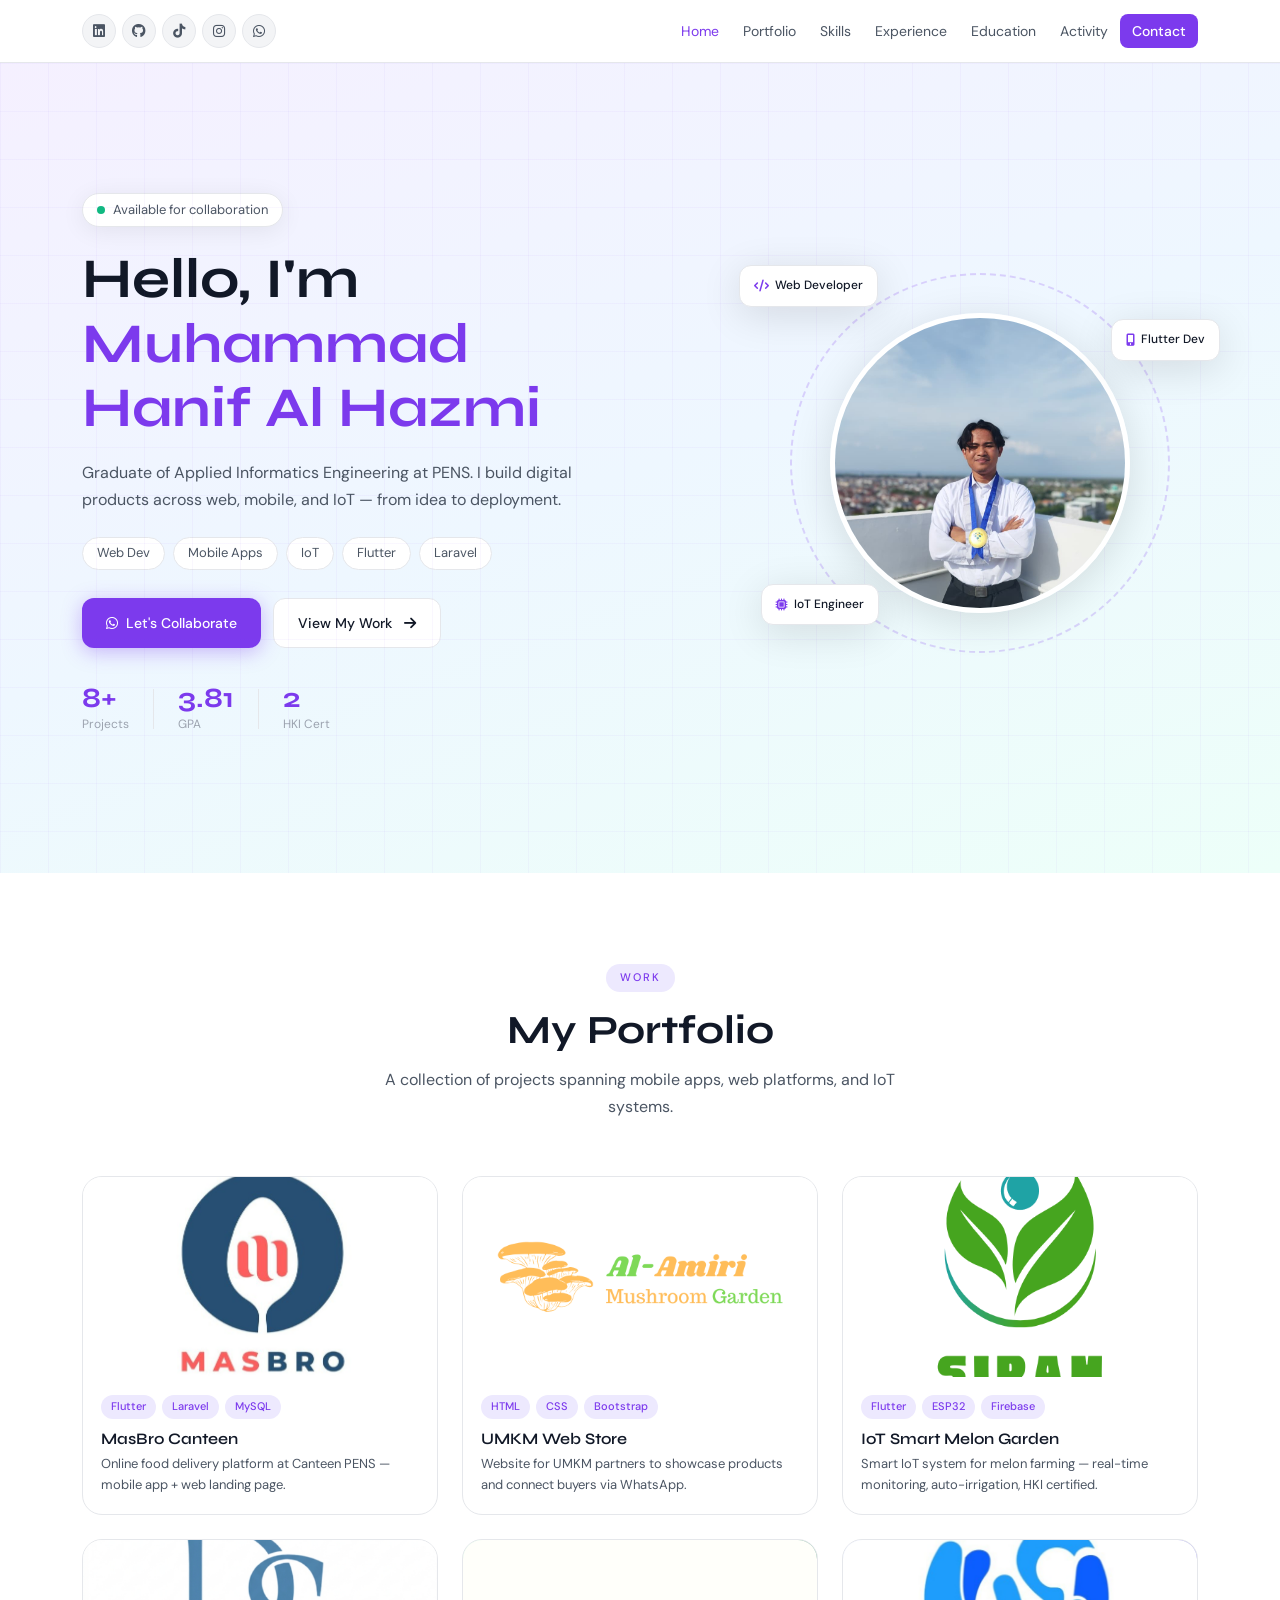
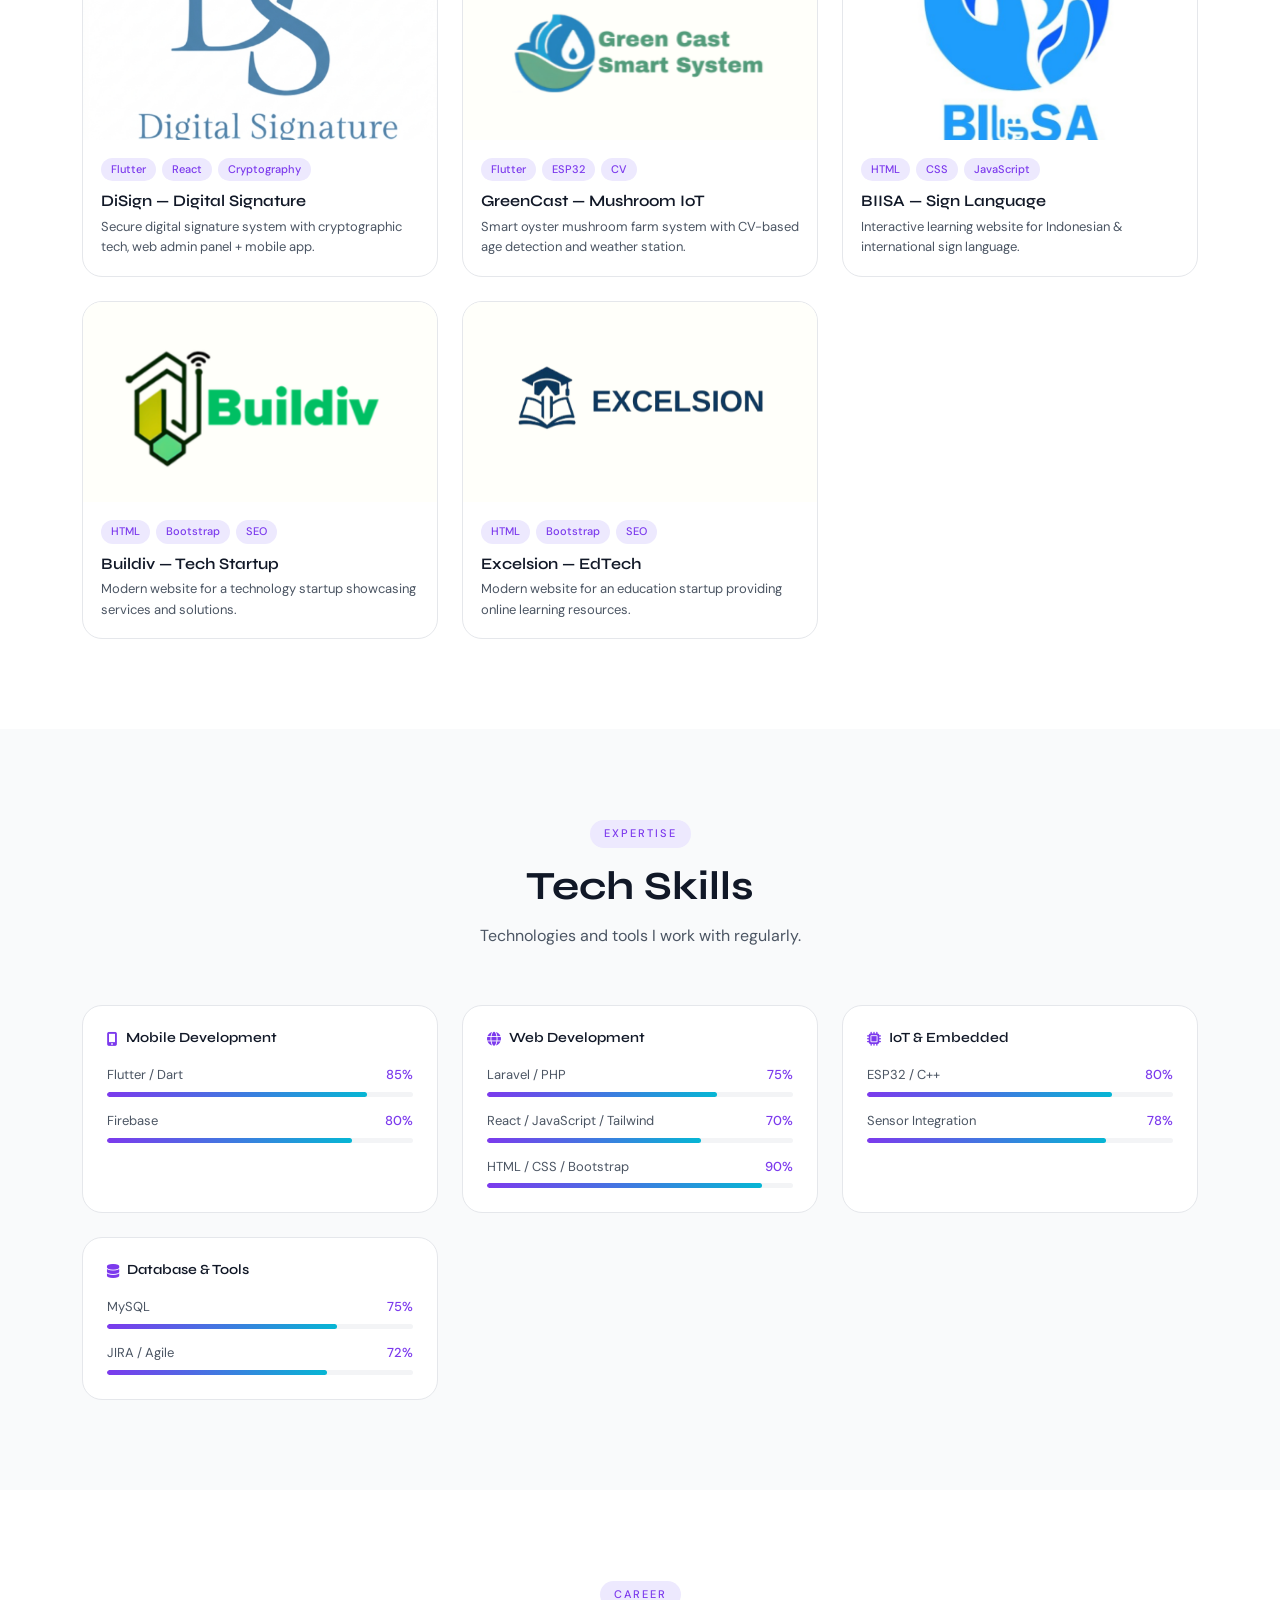
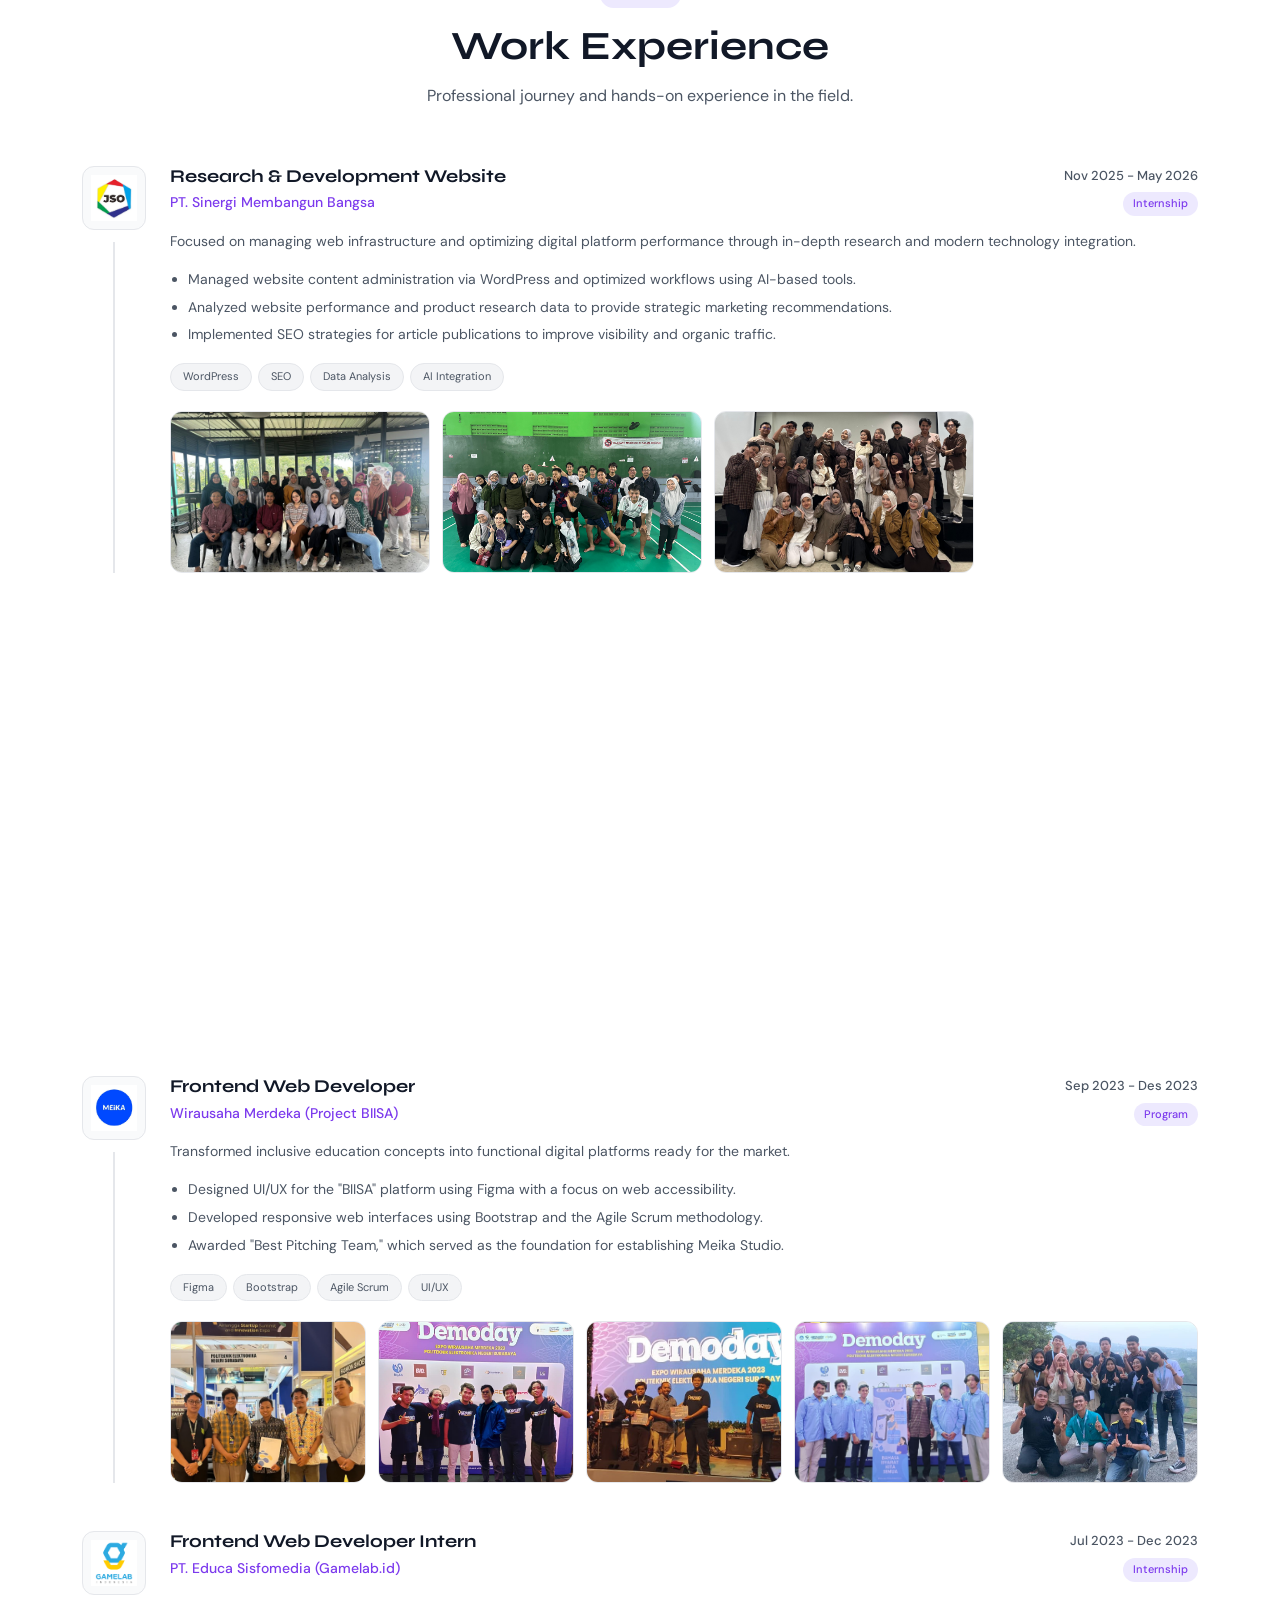
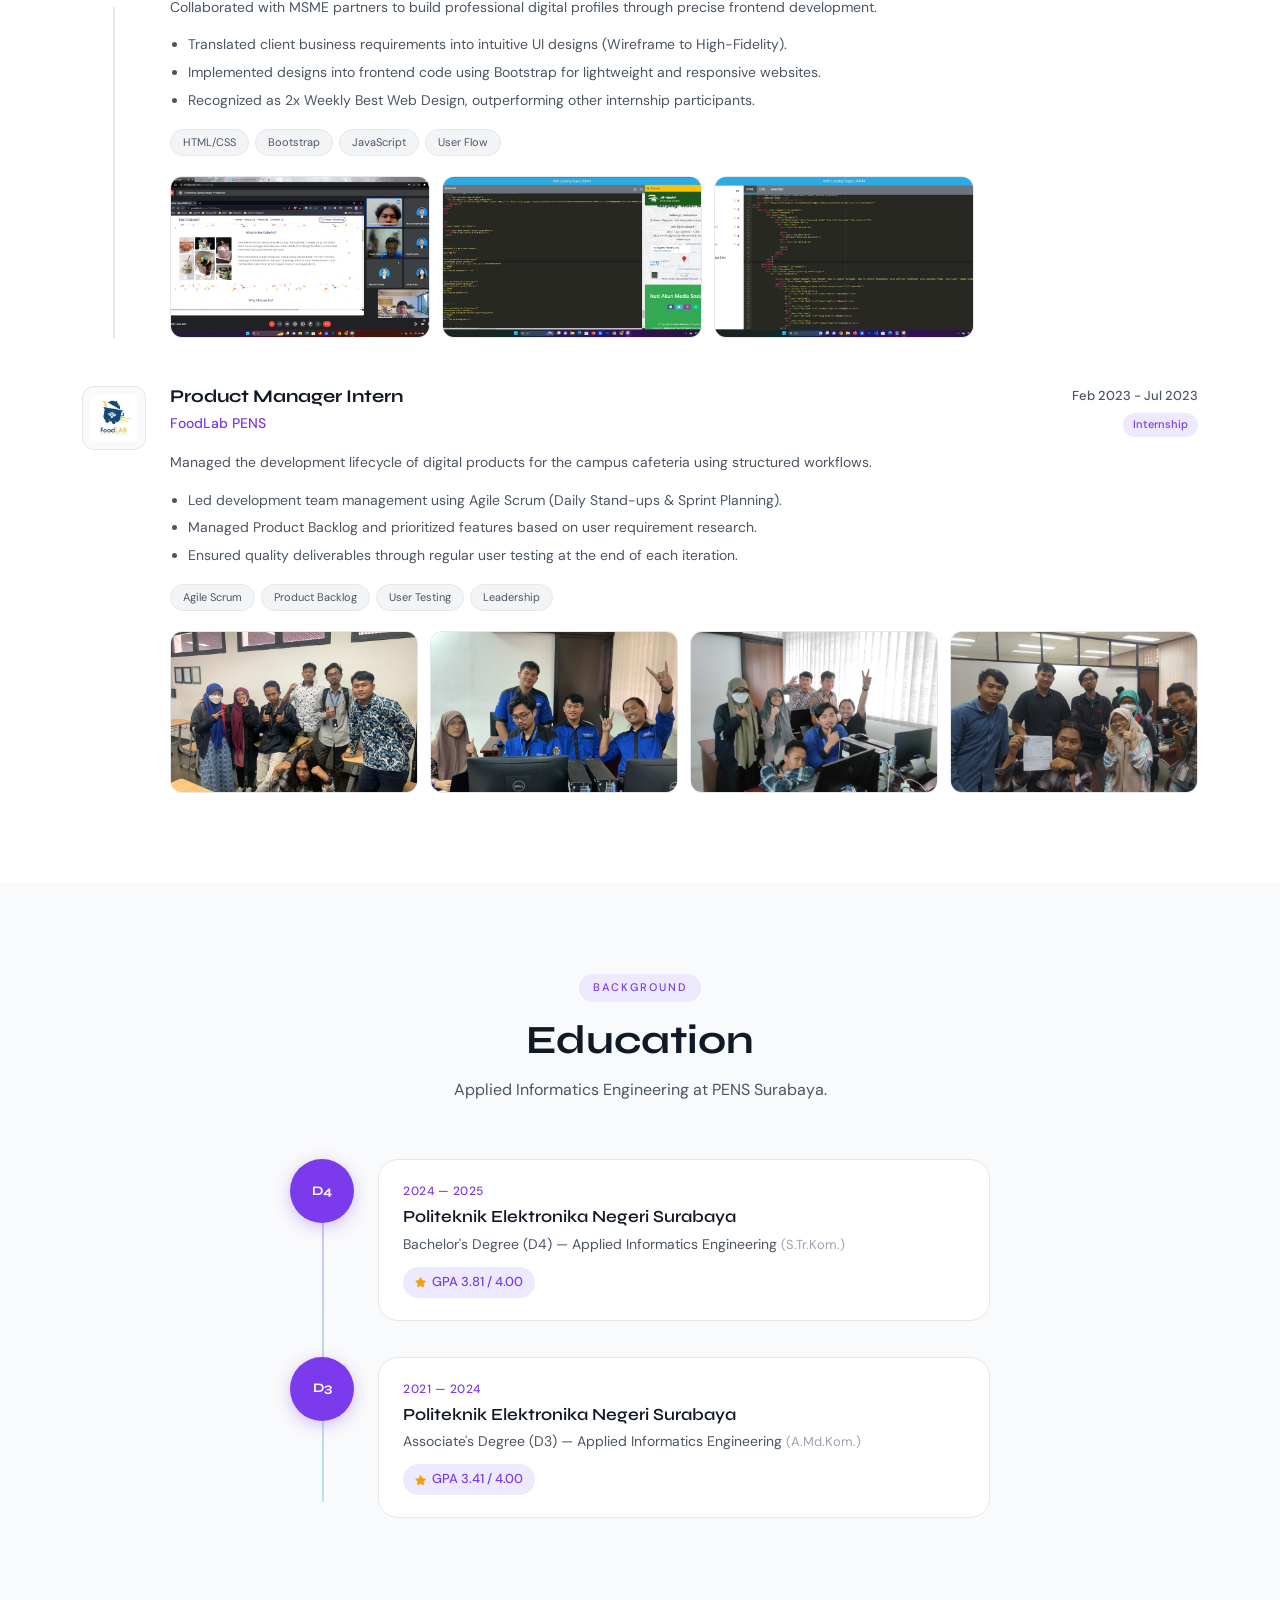
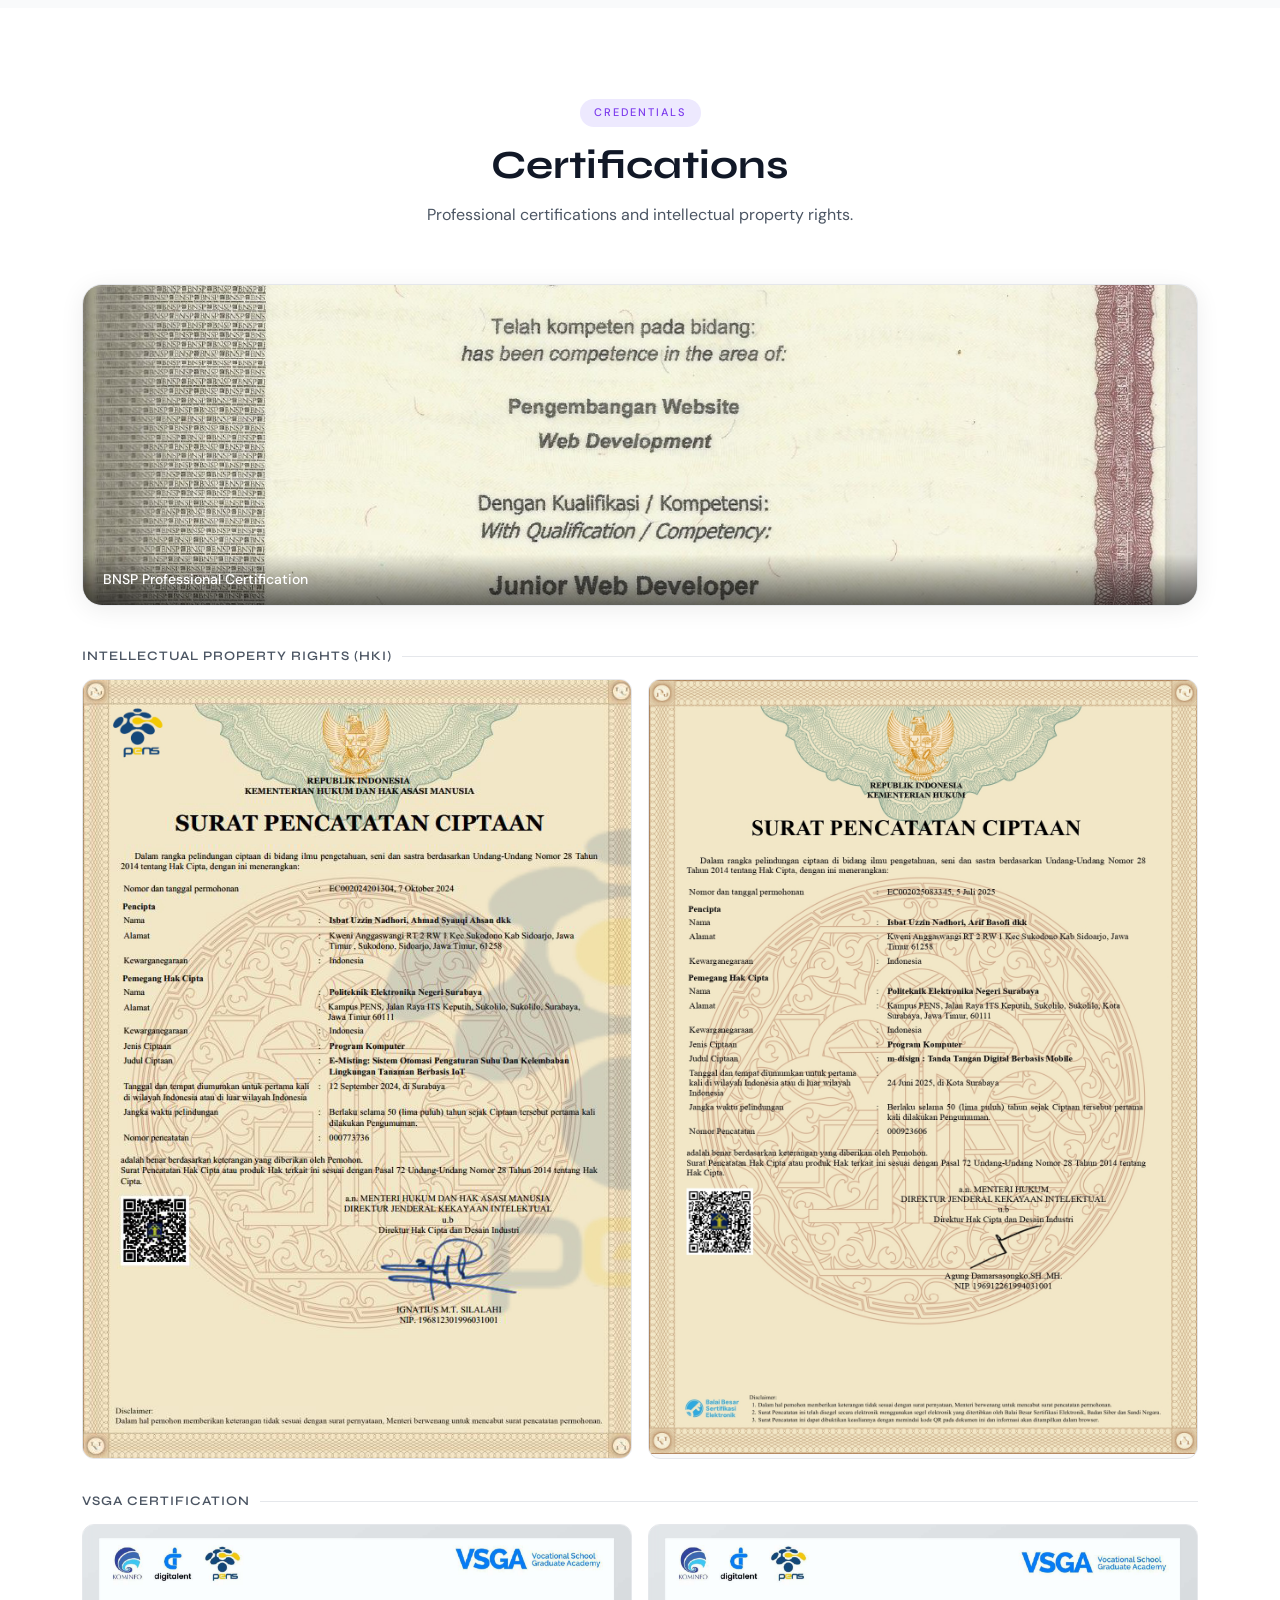
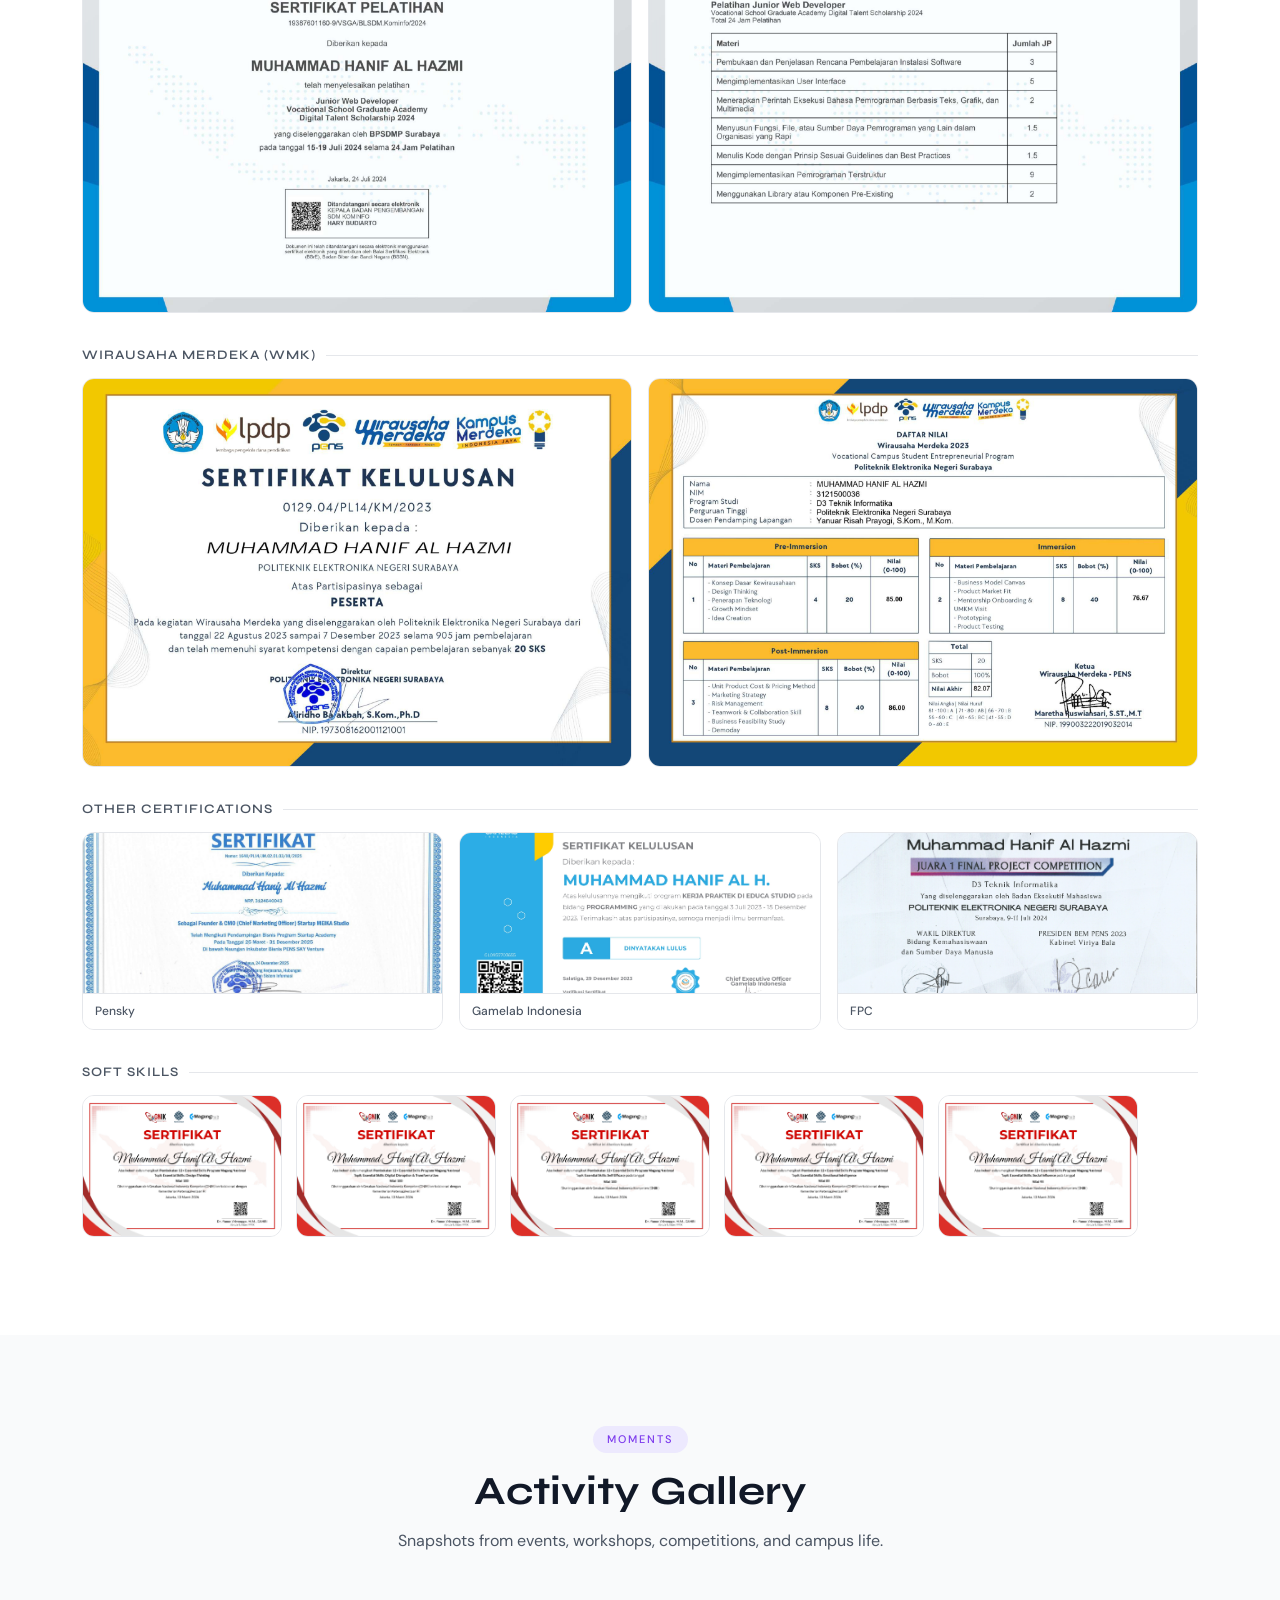
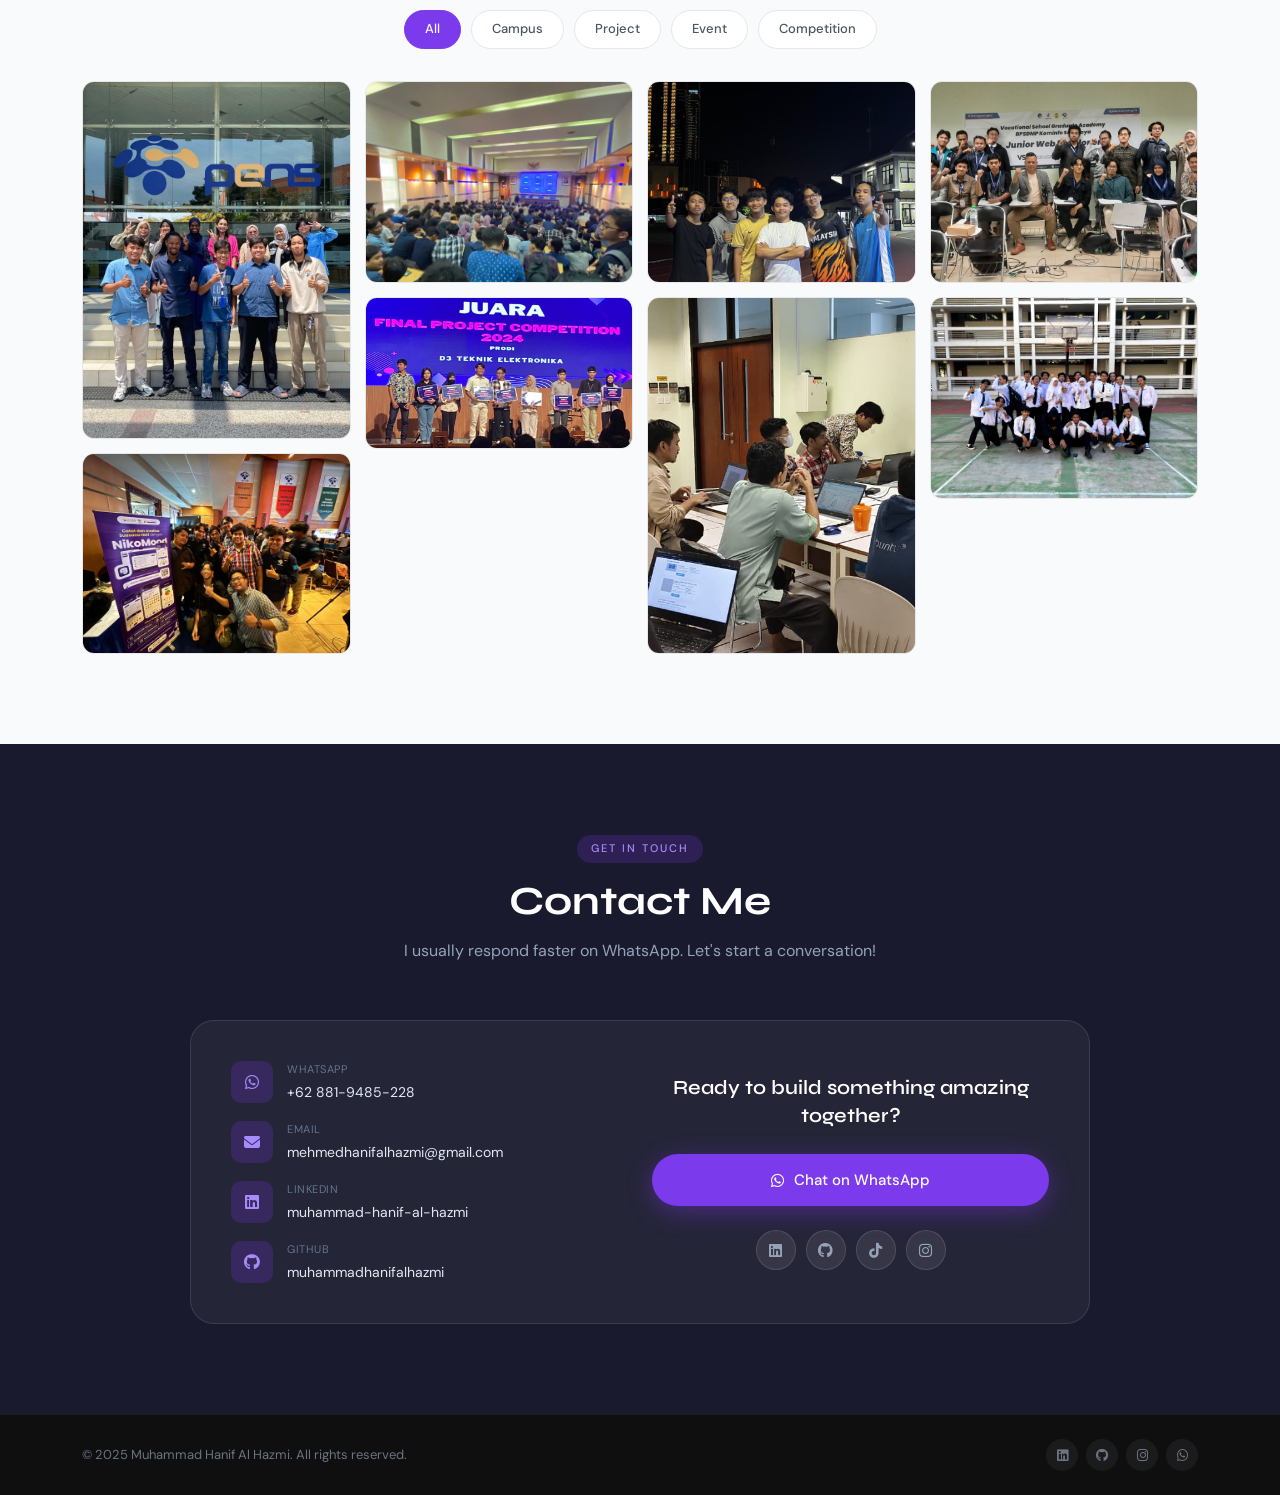
==== commit f90b5dd3: "perbaiki tanggal work experience" ====
--- a/public/index.html
+++ b/public/index.html
@@ -275,7 +275,7 @@
                             <p class="exp-company">PT. Sinergi Membangun Bangsa</p>
                         </div>
                         <div class="exp-period-wrap">
-                            <span class="exp-period">Nov 2025 - Present</span>
+                            <span class="exp-period">Nov 2025 - May 2026</span>
                             <span class="exp-type">Internship</span>
                         </div>
                     </div>
@@ -426,7 +426,7 @@
                             <p class="exp-company">PT. Educa Sisfomedia (Gamelab.id)</p>
                         </div>
                         <div class="exp-period-wrap">
-                            <span class="exp-period">Feb 2023 - Jul 2023</span>
+                            <span class="exp-period">Jul 2023 - Dec 2023</span>
                             <span class="exp-type">Internship</span>
                         </div>
                     </div>
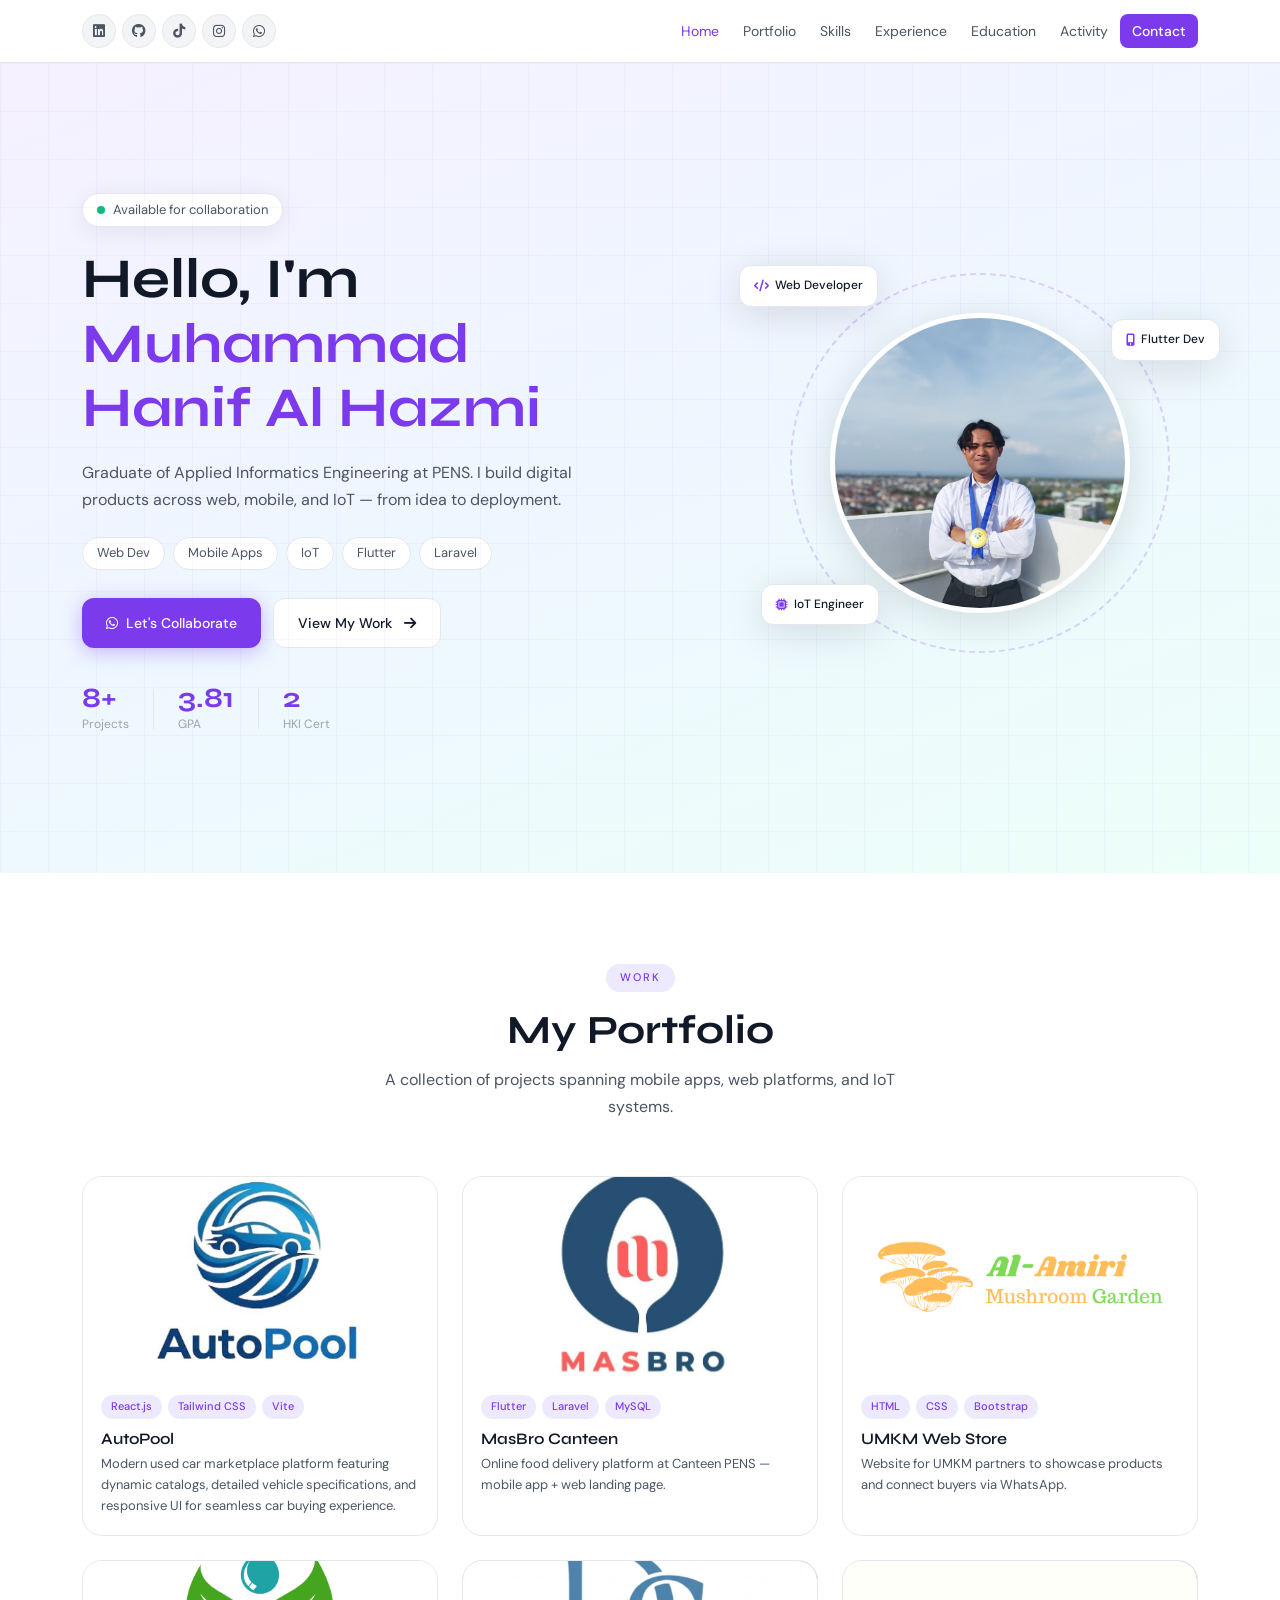
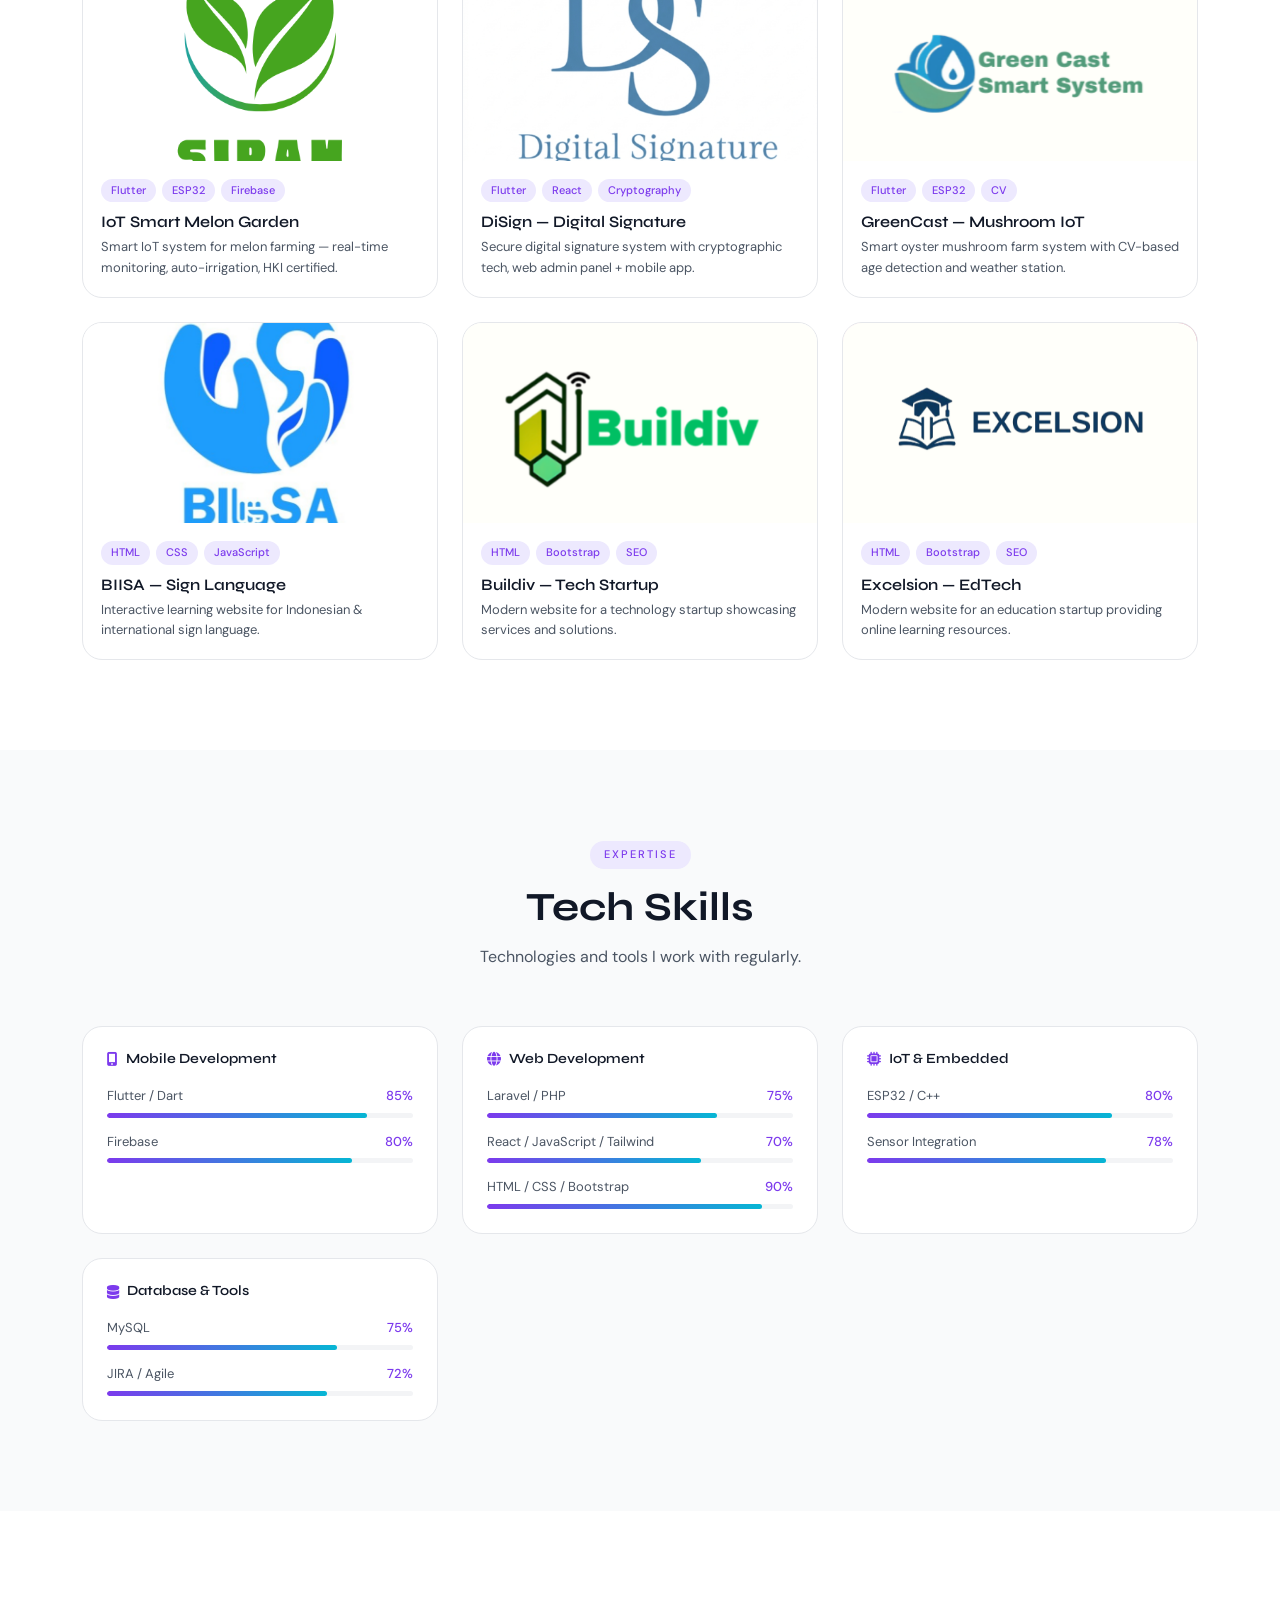
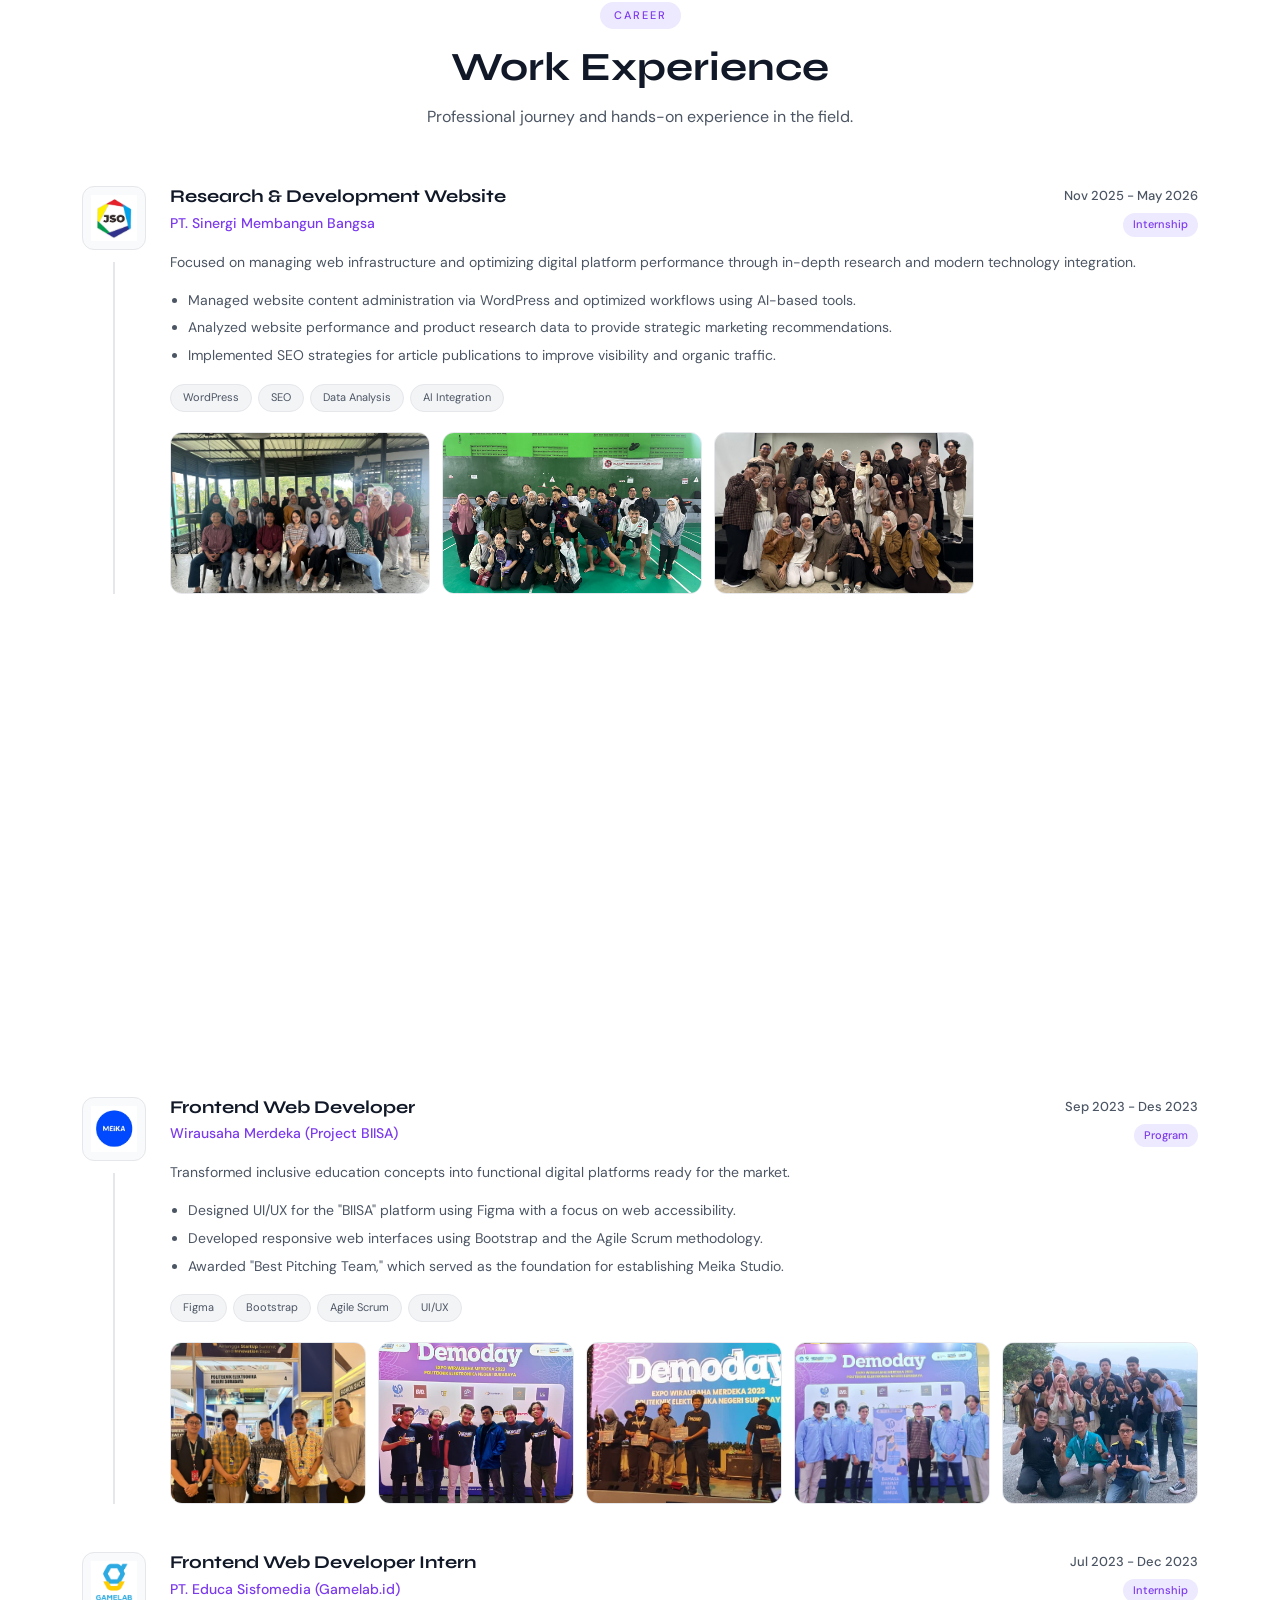
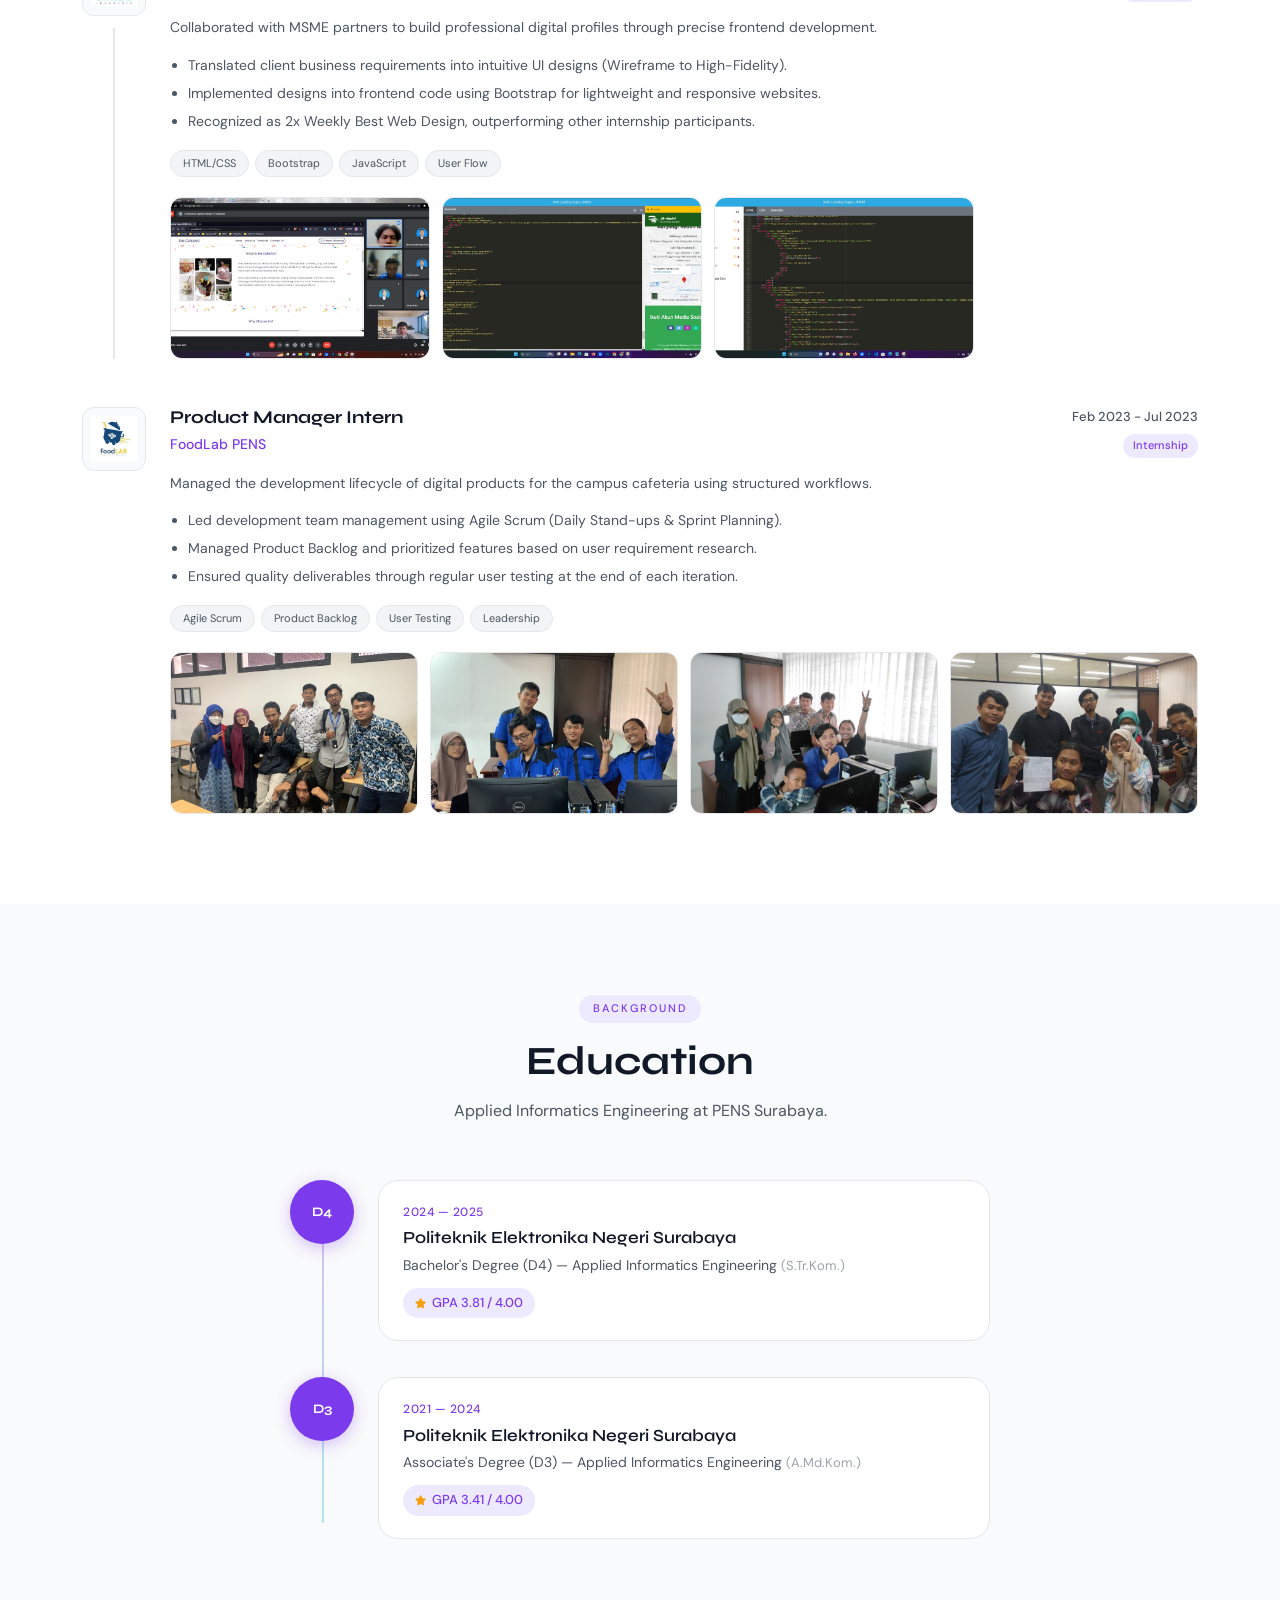
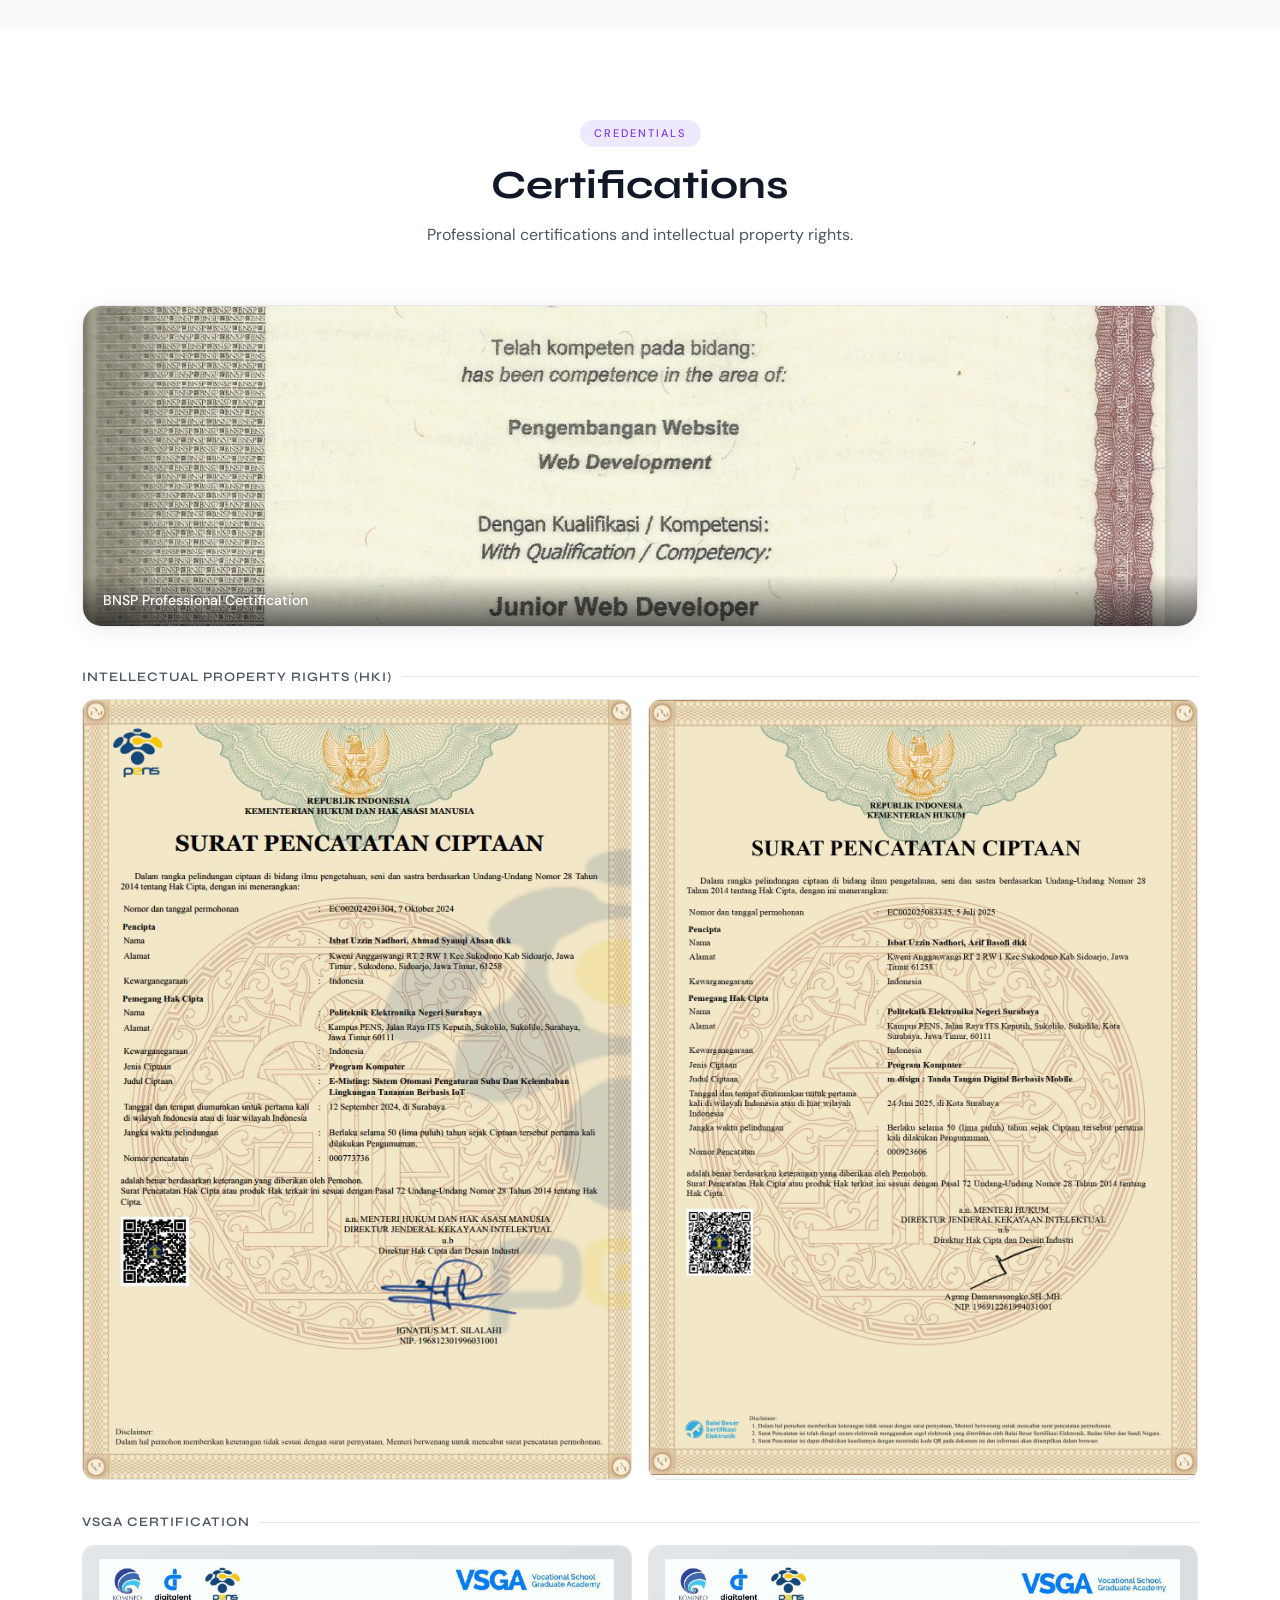
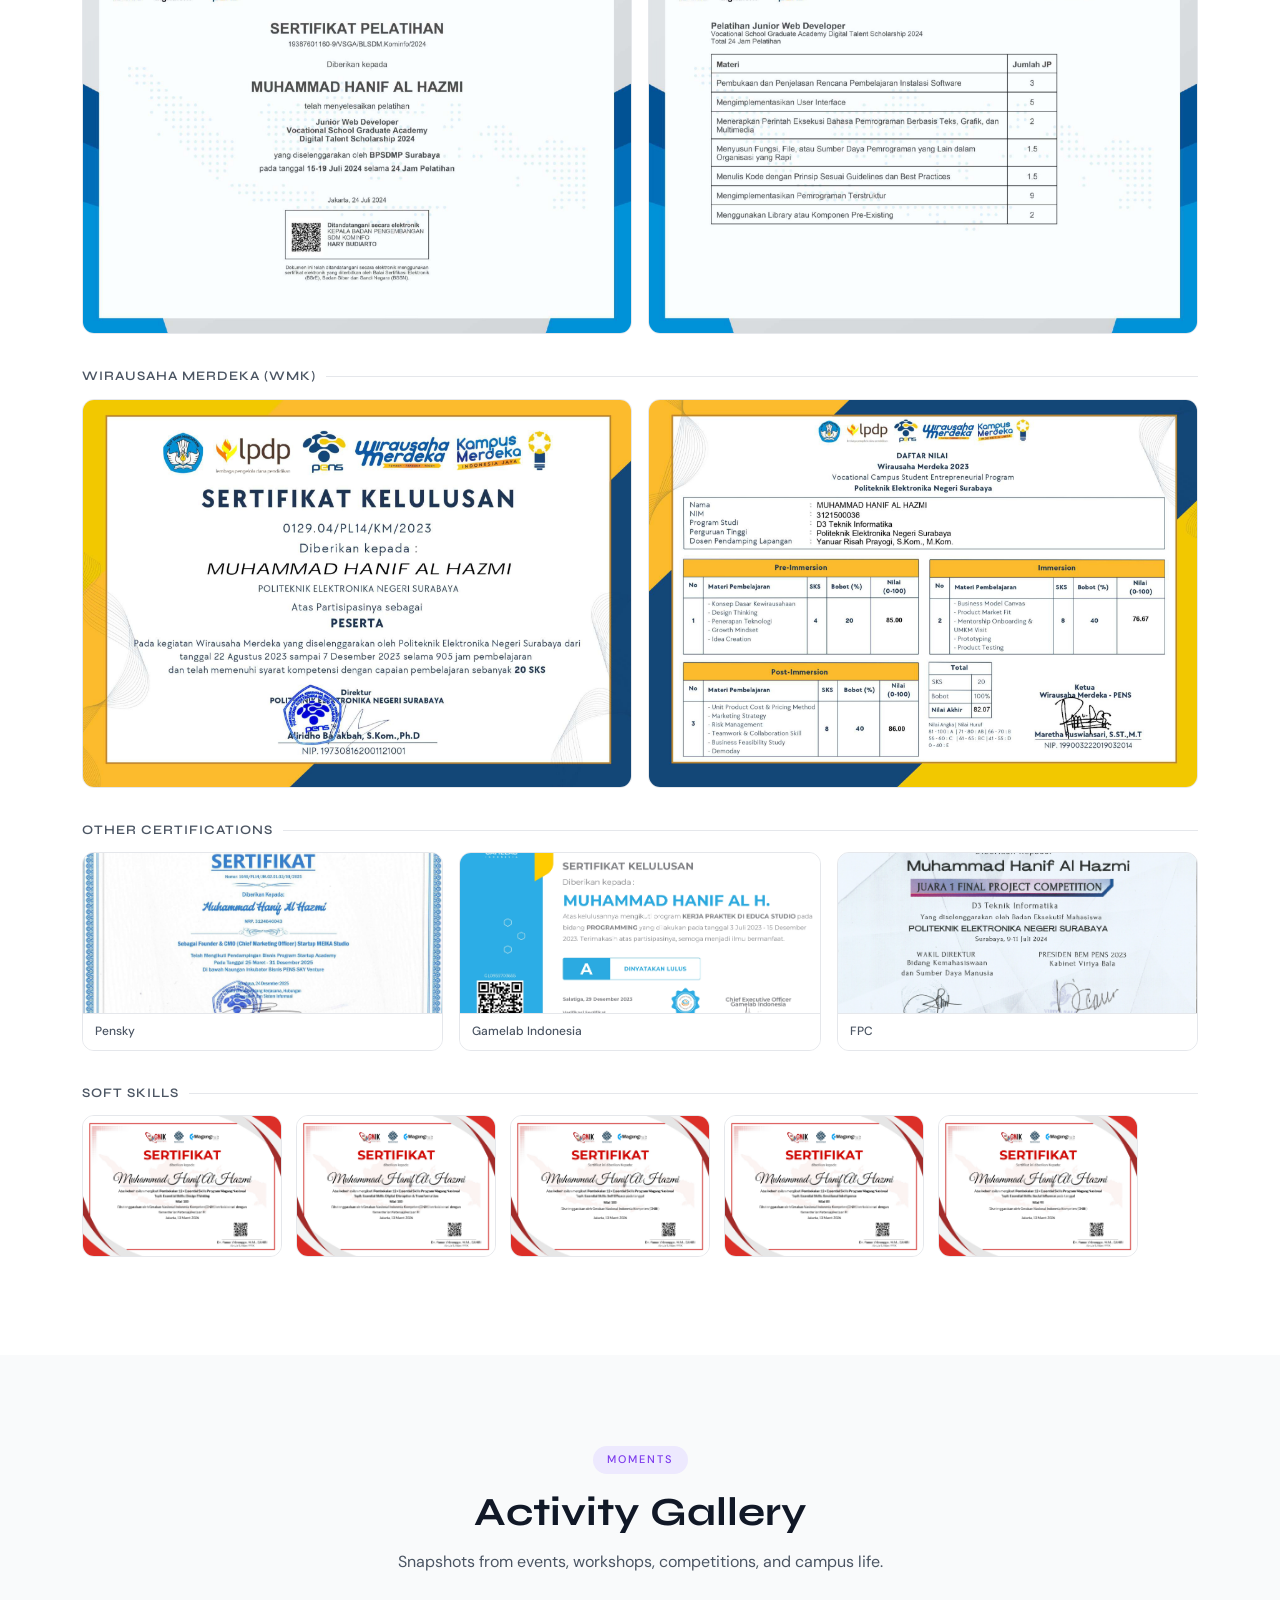
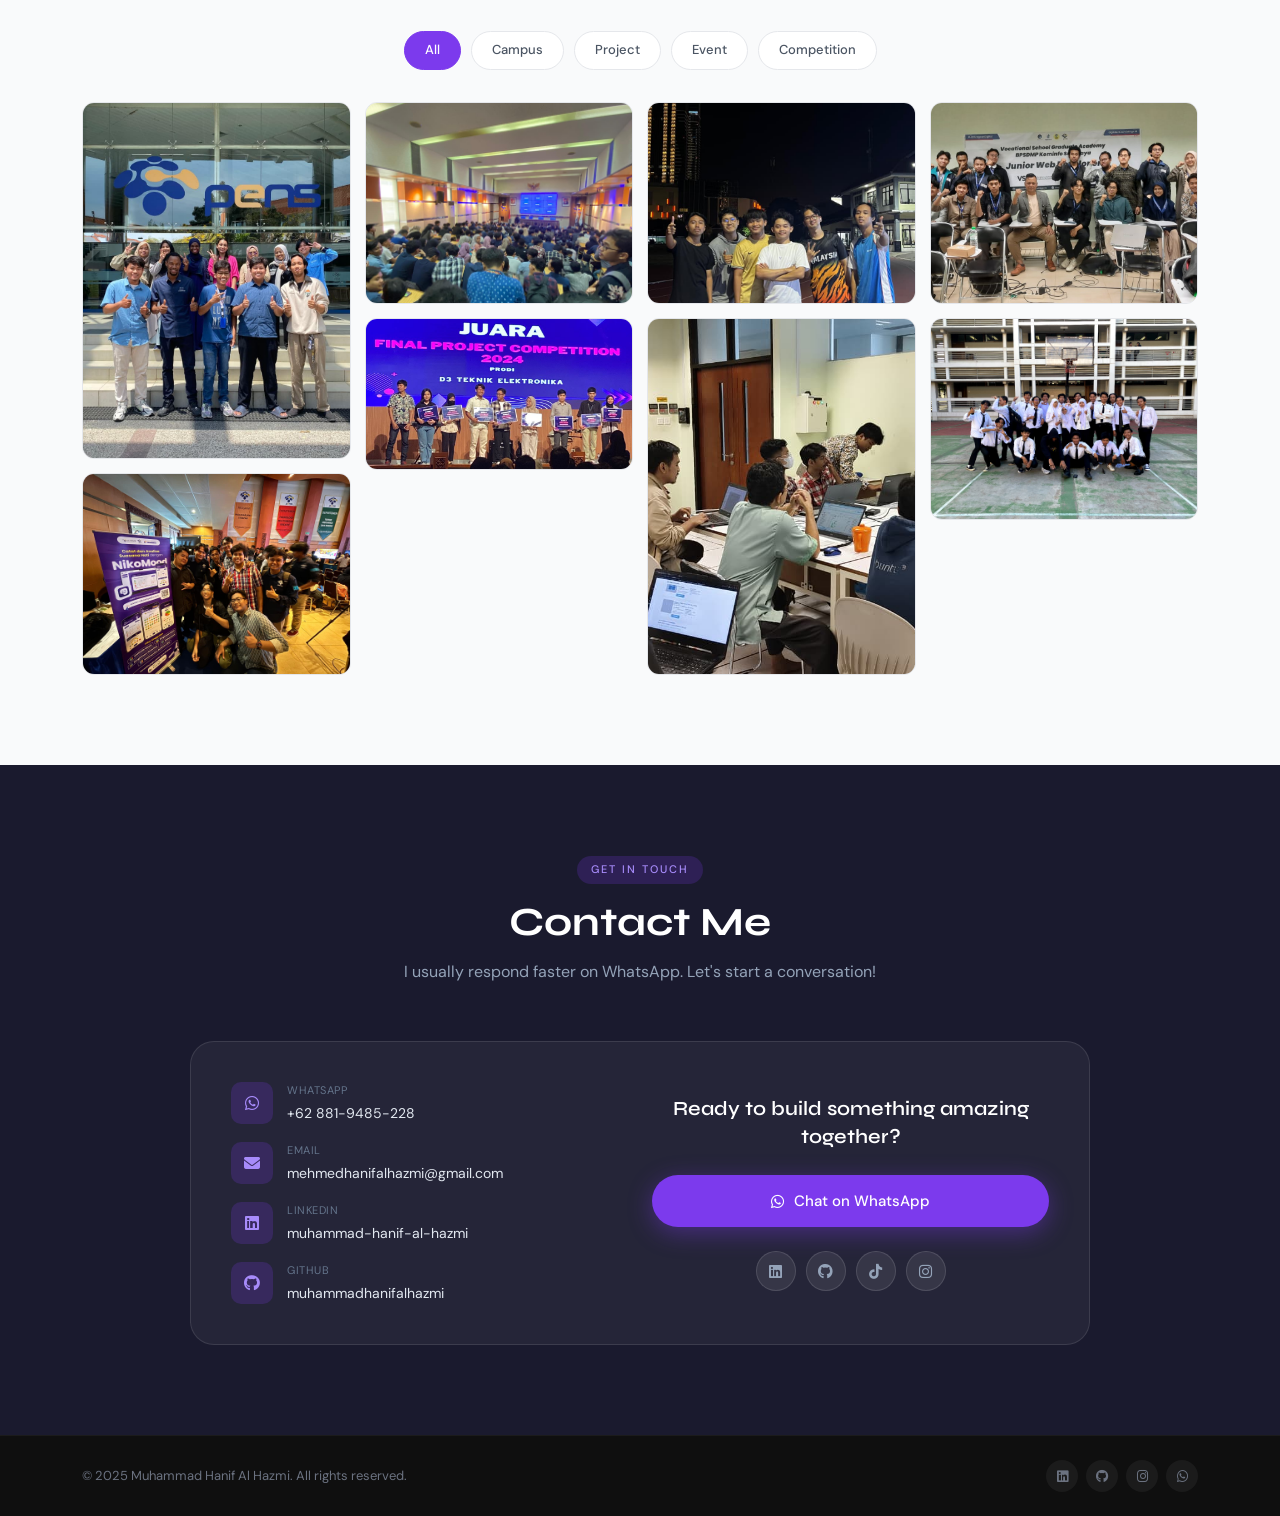
==== commit 346502e3: "migrasi upgrade ke public" ====
--- a/public/index.html
+++ b/public/index.html
@@ -114,6 +114,21 @@
                 <p class="section-sub">A collection of projects spanning mobile apps, web platforms, and IoT systems.</p>
             </div>
             <div class="portfolio-grid">
+                <div class="pcard" onclick="openModal('portfolio9')">
+                    <div class="pcard-thumb" style="background:linear-gradient(135deg,#FDE68A,#F59E0B)">
+                        <img src="images/autopoollogo.jpg" alt="MasBro Canteen" onerror="this.style.display='none'">
+                        <div class="pcard-overlay"><span>View Details <i class="fas fa-arrow-right"></i></span></div>
+                    </div>
+                    <div class="pcard-body">
+                        <div class="pcard-tags">
+                            <span class="ptag">React.js</span>
+                            <span class="ptag">Tailwind CSS</span>
+                            <span class="ptag">Vite</span>
+                        </div>
+                        <h3 class="pcard-title">AutoPool</h3>
+                        <p class="pcard-desc">Modern used car marketplace platform featuring dynamic catalogs, detailed vehicle specifications, and responsive UI for seamless car buying experience.</p>
+                    </div>
+                </div>
                 <div class="pcard" onclick="openModal('portfolio1')">
                     <div class="pcard-thumb" style="background:linear-gradient(135deg,#FDE68A,#F59E0B)">
                         <img src="images/masbro.jpg" alt="MasBro Canteen" onerror="this.style.display='none'">
@@ -202,6 +217,7 @@
                         <p class="pcard-desc">Modern website for an education startup providing online learning resources.</p>
                     </div>
                 </div>
+                
             </div>
         </div>
     </section>
@@ -784,7 +800,7 @@
     </footer>
 
     <!-- Portfolio Modals -->
-    <div id="portfolio1Modal" class="modal"><div class="modal-content"><div class="modal-header"><h2>MasBro Canteen — Online Food Delivery</h2><button class="modal-close" onclick="closeModal('portfolio1')">&times;</button></div><div class="modal-body"><div class="modal-role-badge"><i class="fas fa-user-tie"></i> Role: Project Manager</div><p class="modal-section-label">Mobile App</p><img src="images/masbro1.jpg" alt="MasBro Mobile"><p class="modal-section-label">Web Landing Page</p><img src="images/masbro2.jpg" alt="MasBro Web"><h3>Project Overview</h3><p>Platform terdiri dari Web Landing Page dan Mobile App dengan kategori user: pembeli dan penjual.</p><h3>Key Features</h3><ul class="modal-list"><li>Displaying the food and beverage menu</li><li>Order food directly from the system</li><li>Payment gateway for purchases</li><li>Delivery to the user's location</li></ul><h3>Technologies Used</h3><div class="tech-stack"><span class="tech-badge">Flutter</span><span class="tech-badge">Laravel</span><span class="tech-badge">MySQL</span><span class="tech-badge">Agile / JIRA</span></div><div class="modal-link"><a href="https://github.com/orgs/Project-Aplikasi-Antrean-Kantin/repositories" target="_blank"><i class="fab fa-github"></i> View on GitHub</a></div></div></div></div>
+    <div id="portfolio1Modal" class="modal"><div class="modal-content"><div class="modal-header"><h2>MasBro Canteen — Online Food Delivery</h2><button class="modal-close" onclick="closeModal('portfolio1')">&times;</button></div><div class="modal-body"><div class="modal-role-badge"><i class="fas fa-user-tie"></i> Role: Project Manager</div><p class="modal-section-label">Mobile App</p><img src="images/masbro1.jpg" alt="MasBro Mobile"><p class="modal-section-label">Web Landing Page</p><img src="images/masbro2.jpg" alt="MasBro Web"><h3>Project Overview</h3><p>The platform consists of a web landing page and a mobile app, with user categories: buyers and sellers.</p><h3>Key Features</h3><ul class="modal-list"><li>Displaying the food and beverage menu</li><li>Order food directly from the system</li><li>Payment gateway for purchases</li><li>Delivery to the user's location</li></ul><h3>Technologies Used</h3><div class="tech-stack"><span class="tech-badge">Flutter</span><span class="tech-badge">Laravel</span><span class="tech-badge">MySQL</span><span class="tech-badge">Agile / JIRA</span></div><div class="modal-link"><a href="https://github.com/orgs/Project-Aplikasi-Antrean-Kantin/repositories" target="_blank"><i class="fab fa-github"></i> View on GitHub</a></div></div></div></div>
 
     <div id="portfolio2Modal" class="modal"><div class="modal-content"><div class="modal-header"><h2>UMKM Web Store</h2><button class="modal-close" onclick="closeModal('portfolio2')">&times;</button></div><div class="modal-body"><div class="modal-role-badge"><i class="fas fa-code"></i> Role: Front-End Developer (Internship @ Gamelab)</div><p class="modal-section-label">Product Showcase</p><img src="images/umkm1.jpg" alt="UMKM Products"><p class="modal-section-label">Easy Order — Direct to WhatsApp</p><img src="images/umkm2.jpg" alt="UMKM Order"><h3>Project Overview</h3><p>Main task during internship at Gamelab Indonesia. Helps increase UMKM sales through a web showcase.</p><h3>Technologies Used</h3><div class="tech-stack"><span class="tech-badge">Bootstrap</span><span class="tech-badge">HTML</span><span class="tech-badge">CSS</span><span class="tech-badge">JavaScript</span></div><div class="modal-link"><a href="https://github.com/muhammadhanifalhazmi/Website-UMKM-Al-Amiri-Mushroom-Garden" target="_blank"><i class="fab fa-github"></i> View on GitHub</a></div></div></div></div>
 
@@ -799,6 +815,8 @@
     <div id="portfolio7Modal" class="modal"><div class="modal-content"><div class="modal-header"><h2>Buildiv — Tech Startup Website</h2><button class="modal-close" onclick="closeModal('portfolio7')">&times;</button></div><div class="modal-body"><p class="modal-section-label">Home Page</p><img src="images/buildiv1.jpg" alt="Buildiv Home"><p class="modal-section-label">Other Content</p><img src="images/buildiv2.jpg" alt="Buildiv Content"><h3>Project Overview</h3><p>Modern website for a technology startup showcasing services and solutions.</p><h3>Technologies Used</h3><div class="tech-stack"><span class="tech-badge">HTML</span><span class="tech-badge">CSS</span><span class="tech-badge">JavaScript</span><span class="tech-badge">Bootstrap</span></div><div class="modal-link"><a href="https://github.com/muhammadhanifalhazmi/Website-Buildiv" target="_blank"><i class="fab fa-github"></i> View on GitHub</a></div></div></div></div>
 
     <div id="portfolio8Modal" class="modal"><div class="modal-content"><div class="modal-header"><h2>Excelsion — EdTech Startup Website</h2><button class="modal-close" onclick="closeModal('portfolio8')">&times;</button></div><div class="modal-body"><p class="modal-section-label">Home Page</p><img src="images/excelsion1.jpg" alt="Excelsion Home"><p class="modal-section-label">Other Content</p><img src="images/excelsion2.jpg" alt="Excelsion Content"><h3>Project Overview</h3><p>Modern website for an education startup providing online learning resources.</p><h3>Technologies Used</h3><div class="tech-stack"><span class="tech-badge">HTML</span><span class="tech-badge">CSS</span><span class="tech-badge">JavaScript</span><span class="tech-badge">Bootstrap</span></div><div class="modal-link"><a href="https://github.com/muhammadhanifalhazmi/Website-Landing-Page-Excelsion" target="_blank"><i class="fab fa-github"></i> View on GitHub</a></div></div></div></div>
+
+    <div id="portfolio9Modal" class="modal"><div class="modal-content"><div class="modal-header"><h2>Autopool — Used Car Marketplace Platform</h2><button class="modal-close" onclick="closeModal('portfolio9')">&times;</button></div><div class="modal-body"><p class="modal-section-label">Home Page</p><img src="images/autopool-homepage.png" alt="Autopool Catalog"><p class="modal-section-label">Catalog & Search Page</p><img src="images/autopool-catalog.png" alt="Autopool Catalog"><p class="modal-section-label">Vehicle Detail & Specifications</p><img src="images/autopool-detail.png" alt="Autopool Detail"><h3>Project Overview</h3><p>Autopool is a modern used car marketplace platform designed to make it easy for users to search for and view vehicle details transparently. The platform features a dynamic catalog, a vehicle filtering system, and detailed pages that provide complete specifications—from transmission type to vehicle location.</p><h3>Key Features</h3><ul style="list-style-type: disc; margin-left: 20px; font-size: 0.9rem; color: #4b5563; margin-bottom: 15px;"><li>Dynamic Vehicle Catalog with sorting and filtering.</li><li>Comprehensive Vehicle Details (Engine, Mileage, Fuel type, etc.).</li><li>Responsive UI/UX optimized for mobile and desktop browsing.</li><li>Integrated Booking & Contact system for potential buyers.</li></ul><h3>Technologies Used</h3><div class="tech-stack"><span class="tech-badge">React.js</span><span class="tech-badge">React Router</span><span class="tech-badge">Tailwind CSS</span><span class="tech-badge">Vite</span><span class="tech-badge">JavaScript (ES6+)</span></div><div class="modal-link"><a href="https://github.com/muhammadhanifalhazmi/autopool" target="_blank"><i class="fab fa-github"></i> View on GitHub</a></div></div></div></div>
 
     <script src="https://cdn.jsdelivr.net/npm/bootstrap@5.3.2/dist/js/bootstrap.bundle.min.js"></script>
     <script src="js/script.js"></script>
